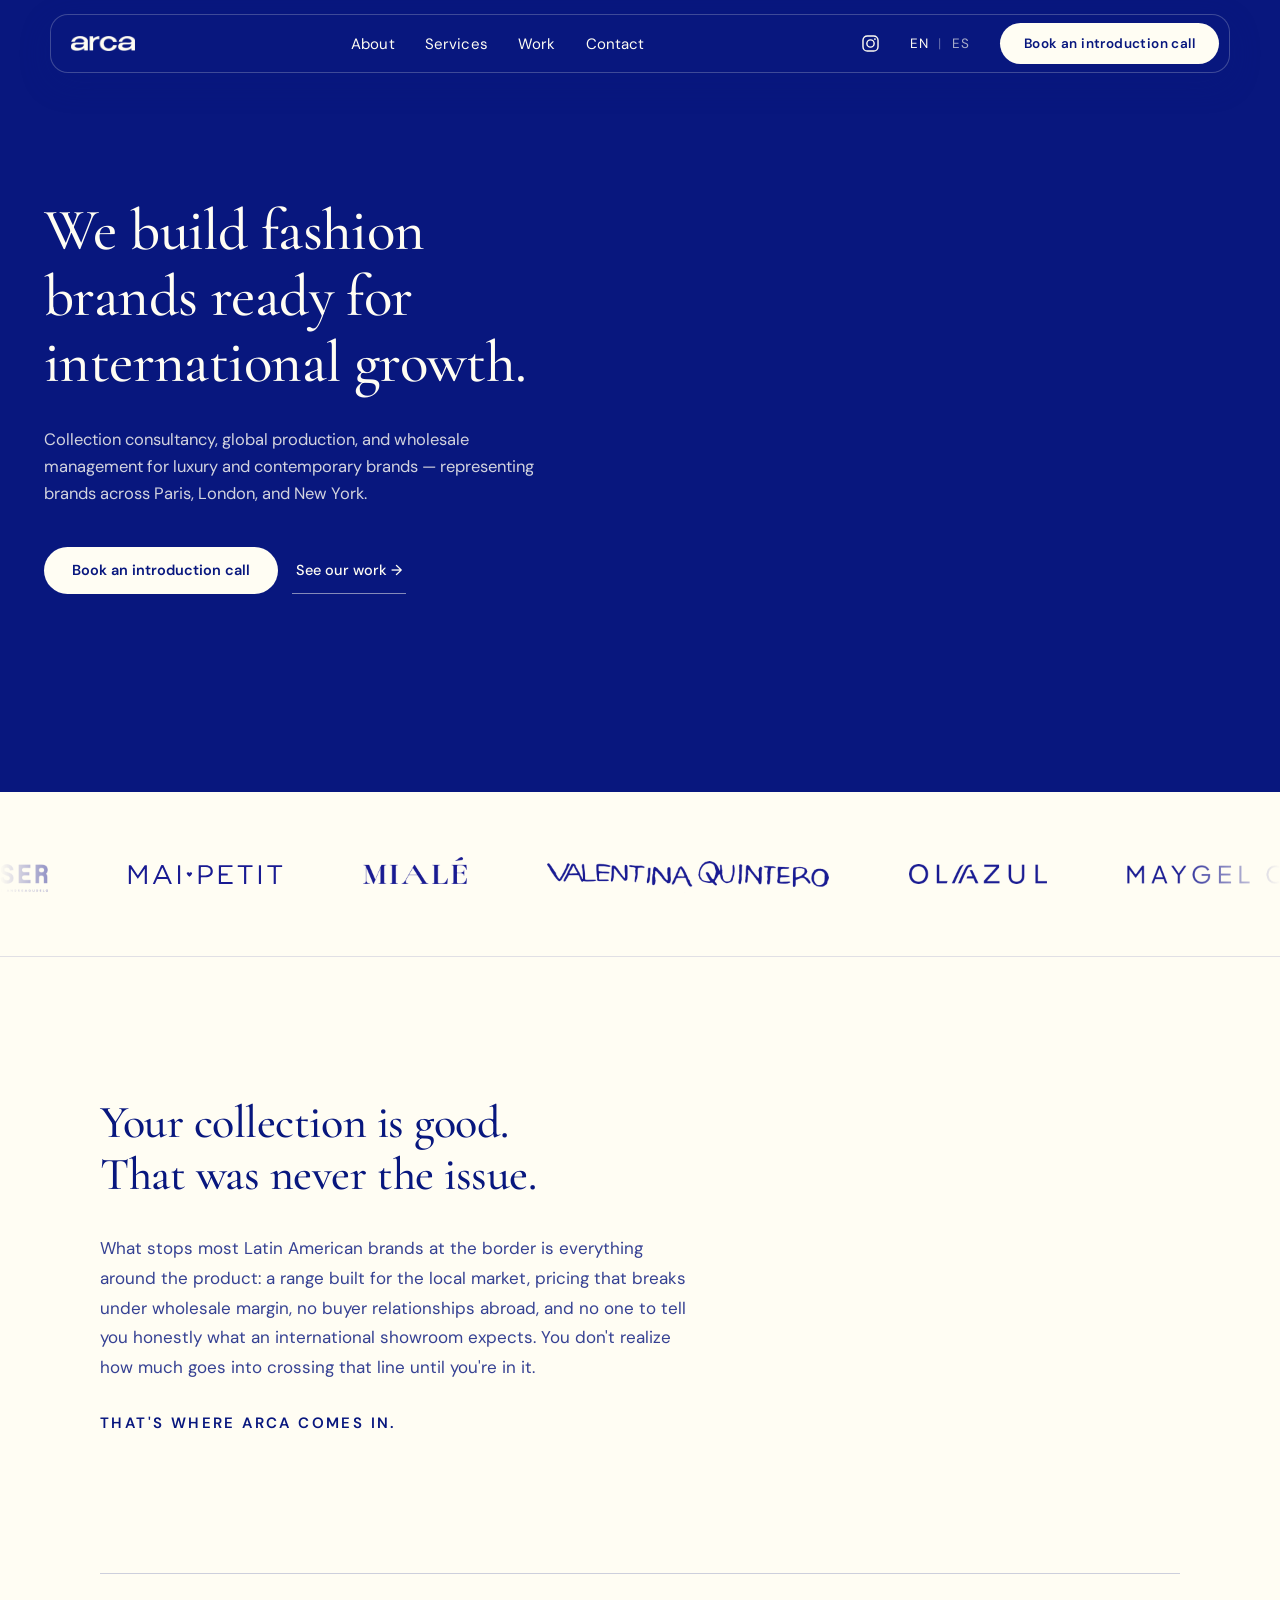
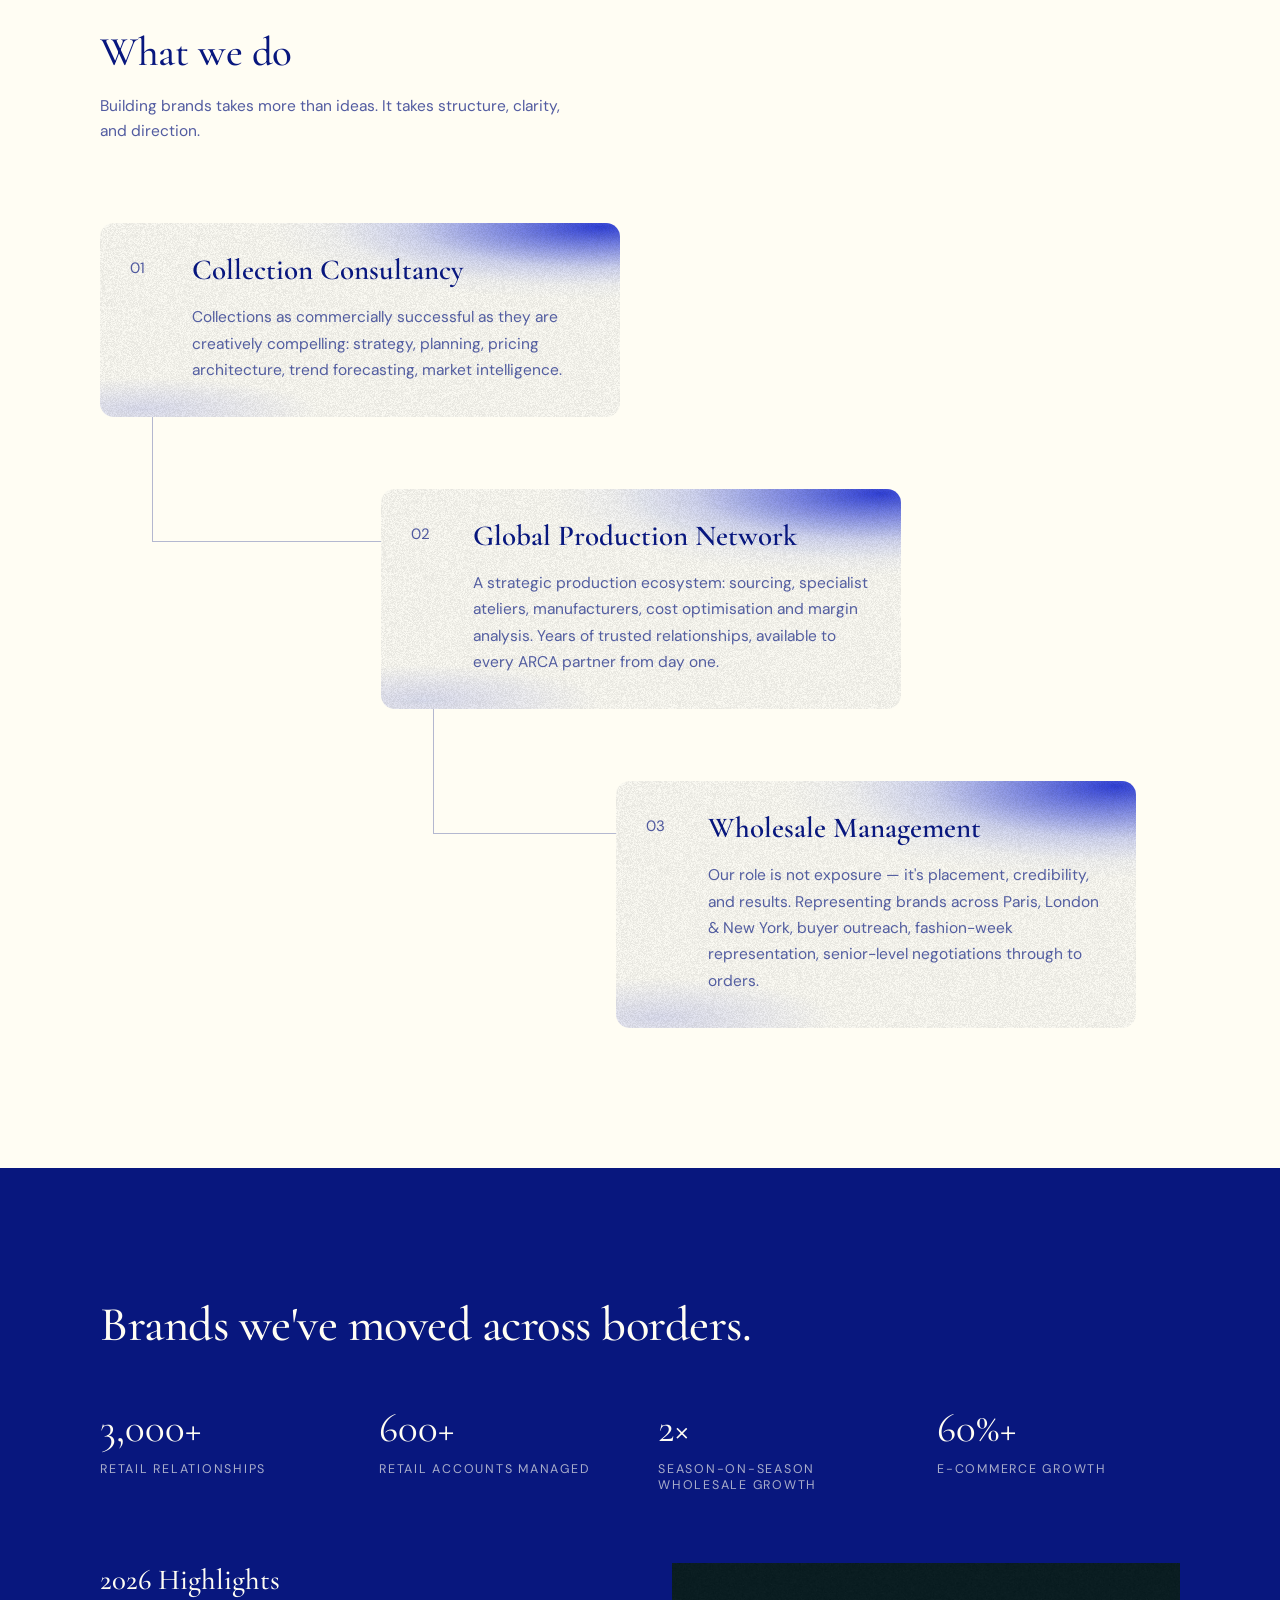
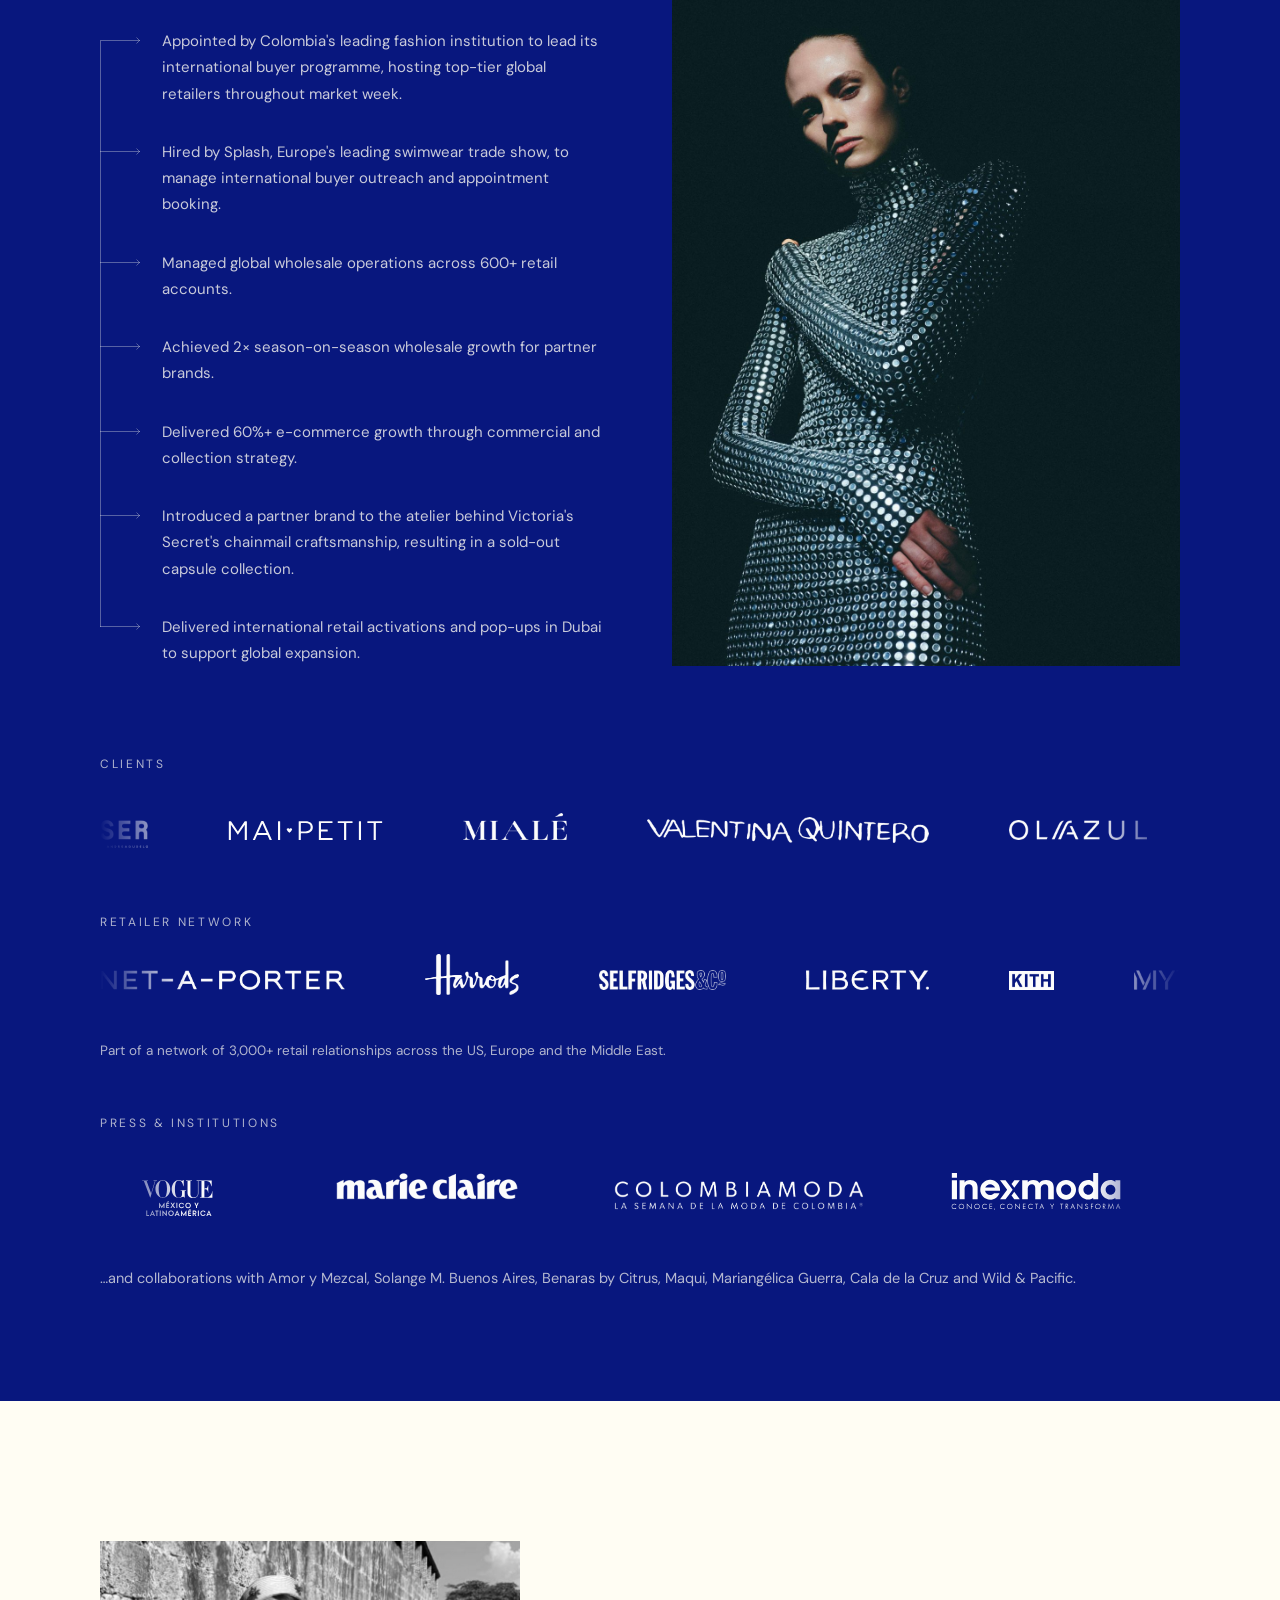
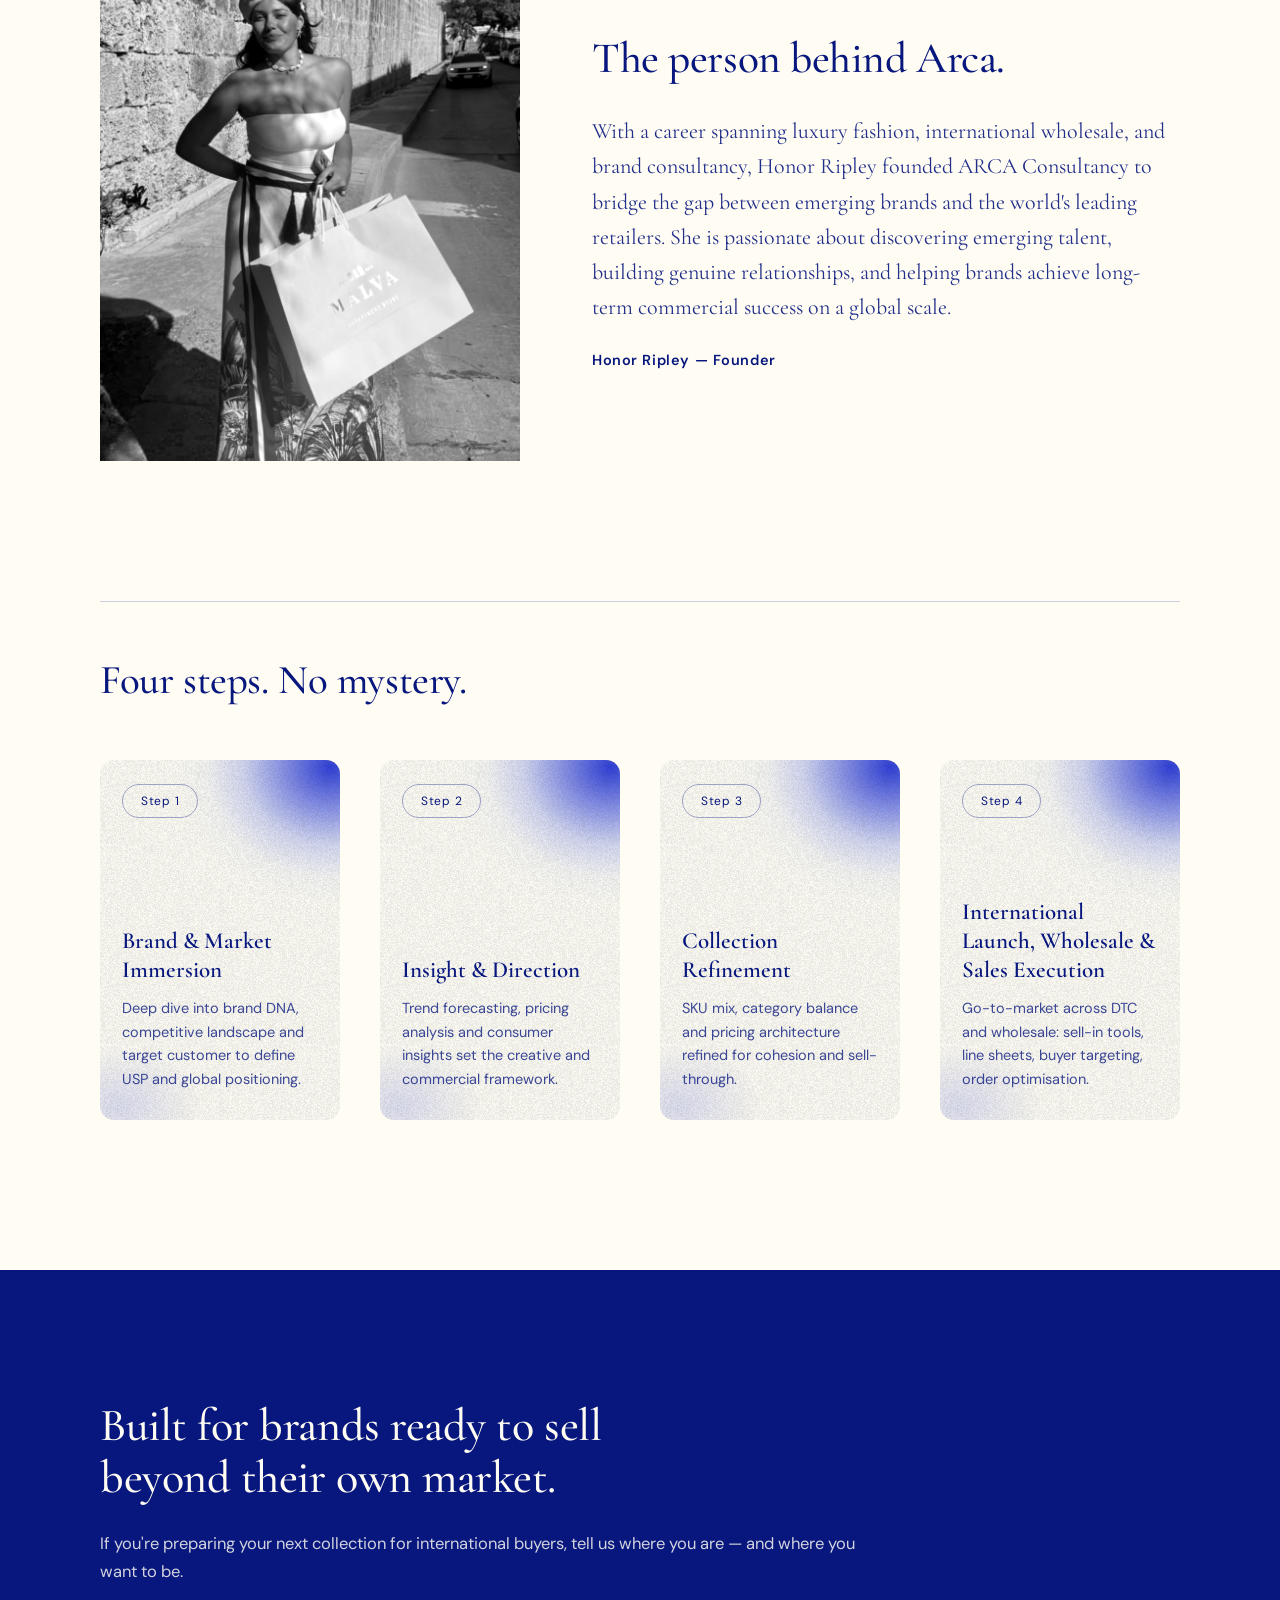
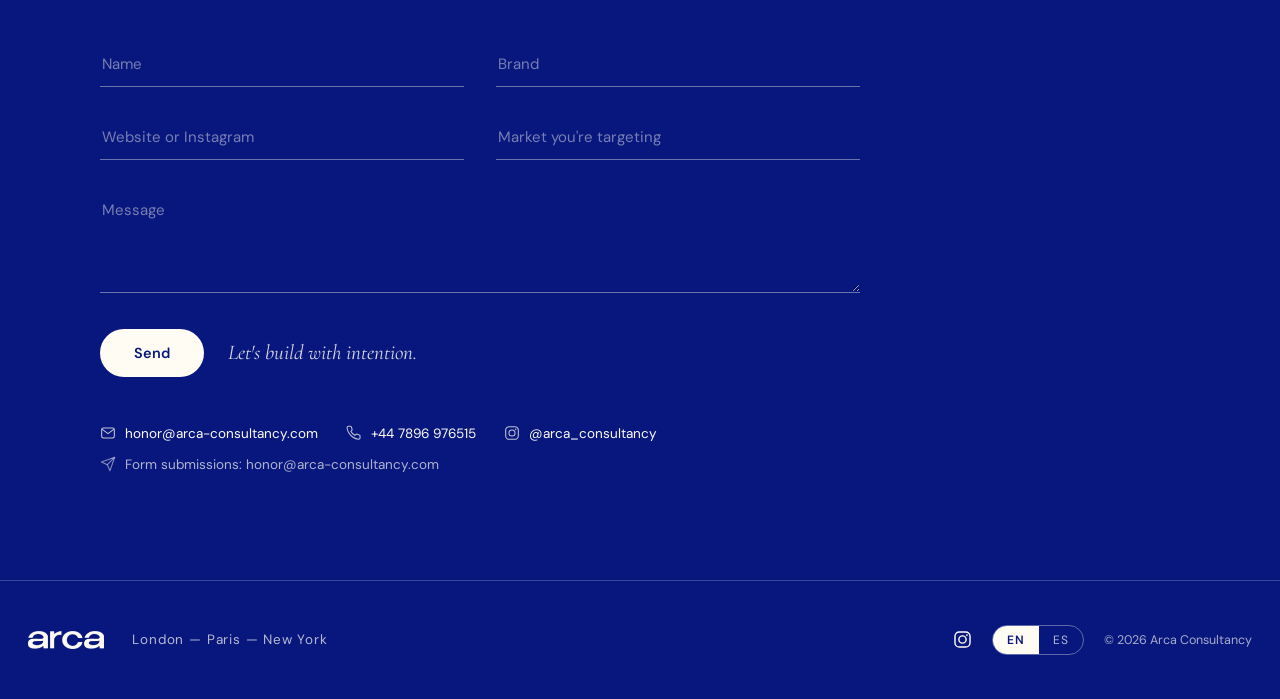
==== index.html @ cf54d2a4 "content: client copy pass — Splash added, Cult Mia recategorised, ES corrections Structural (both la" ====
<!DOCTYPE html>
<html lang="en">
<head>
<meta charset="utf-8">
<meta name="viewport" content="width=device-width, initial-scale=1">
<title>Arca Consultancy — Latin American Fashion to Global Retail</title>
<meta name="description" content="Collection consultancy and market expansion for Latin American fashion brands. Range planning, wholesale pricing and buyer placement across Europe and the US.">
<link rel="icon" type="image/png" sizes="32x32" href="/favicon/favicon-32.png">
<link rel="icon" type="image/png" sizes="16x16" href="/favicon/favicon-16.png">
<link rel="apple-touch-icon" sizes="180x180" href="/favicon/favicon-180.png">
<link rel="manifest" href="/site.webmanifest">
<meta name="theme-color" content="#08177E">
<meta property="og:type" content="website">
<meta property="og:locale" content="en_GB">
<meta property="og:locale:alternate" content="es_LA">
<meta property="og:image:alt" content="Arca Consultancy">
<meta property="og:site_name" content="Arca Consultancy">
<meta property="og:title" content="Arca Consultancy — We build fashion brands ready for international growth.">
<meta property="og:description" content="Collection consultancy, global production, and wholesale management for luxury and contemporary brands — representing brands across Paris, London, and New York.">
<meta property="og:url" content="https://arca-landingpage.ms-45f.workers.dev/">
<meta property="og:image" content="https://arca-landingpage.ms-45f.workers.dev/social/og-image-en.png">
<meta property="og:image:width" content="1200">
<meta property="og:image:height" content="630">
<meta name="twitter:card" content="summary_large_image">
<link rel="canonical" href="https://arca-landingpage.ms-45f.workers.dev/">
<link rel="alternate" hreflang="en" href="https://arca-landingpage.ms-45f.workers.dev/">
<link rel="alternate" hreflang="es" href="https://arca-landingpage.ms-45f.workers.dev/es/">
<link rel="alternate" hreflang="x-default" href="https://arca-landingpage.ms-45f.workers.dev/">
<link rel="preconnect" href="https://fonts.googleapis.com">
<link rel="preconnect" href="https://fonts.gstatic.com" crossorigin>
<link href="https://fonts.googleapis.com/css2?family=Cormorant+Garamond:ital,wght@0,400;0,500;0,600;1,400;1,500&family=DM+Sans:opsz,wght@9..40,400;9..40,500;9..40,600&display=swap" rel="stylesheet">
<link rel="stylesheet" href="/css/style.css">
<script type="application/ld+json">
{
  "@context": "https://schema.org",
  "@type": "Organization",
  "@id": "https://arca-landingpage.ms-45f.workers.dev/#organization",
  "name": "Arca Consultancy",
  "alternateName": "Arca",
  "url": "https://arca-landingpage.ms-45f.workers.dev/",
  "logo": "https://arca-landingpage.ms-45f.workers.dev/favicon/favicon-512.png",
  "image": "https://arca-landingpage.ms-45f.workers.dev/social/og-image-en.png",
  "description": "Collection consultancy, global production and wholesale management for luxury and contemporary fashion brands, taking Latin American brands into international retail.",
  "email": "honor@arca-consultancy.com",
  "telephone": "+44-7896-976515",
  "founder": { "@type": "Person", "name": "Honor Ripley", "jobTitle": "Founder" },
  "sameAs": ["https://www.instagram.com/arca_consultancy"],
  "knowsLanguage": ["en", "es"],
  "areaServed": [
    { "@type": "Place", "name": "London" },
    { "@type": "Place", "name": "Paris" },
    { "@type": "Place", "name": "New York" }
  ],
  "knowsAbout": [
    "Collection consultancy",
    "Wholesale management",
    "Global production sourcing",
    "International retail buyer placement",
    "Latin American fashion brands"
  ]
}
</script>
</head>
<body>

<a href="#top" class="skip-link">Skip to content</a>

<header class="site-header">
  <div class="header-bar">
    <a href="#top" class="header-logo"><img src="/assets/logos/arca-wordmark-cream.png" width="1206" height="284" alt="arca"></a>
    <nav class="nav-links">
      <a href="#about">About</a>
      <a href="#services">Services</a>
      <a href="#work">Work</a>
      <a href="#contact">Contact</a>
    </nav>
    <a class="nav-ig nav-links" href="https://instagram.com/arca_consultancy" target="_blank" rel="noopener" title="@arca_consultancy on Instagram" aria-label="Arca Consultancy on Instagram">
      <svg aria-hidden="true" width="19" height="19" viewBox="0 0 24 24" fill="none" stroke="#FFFDF3" stroke-width="1.8" stroke-linecap="round"><rect x="2.5" y="2.5" width="19" height="19" rx="5.5"/><circle cx="12" cy="12" r="4.6"/><circle cx="17.6" cy="6.4" r="1.15" fill="#FFFDF3" stroke="none"/></svg>
    </a>
    <div class="nav-lang"><span class="lang-on" aria-current="true">EN</span><span class="lang-sep">|</span><a class="lang-off" href="/es/" hreflang="es" lang="es">ES</a></div>
    <a href="#contact" class="btn header-cta">Book an introduction call</a>
  </div>
</header>

<main>

<!-- 1 · HERO -->
<section id="top" class="band-blue">
  <div class="hero-grid">
    <div class="hero-copy">
      <h1>We build fashion brands ready for <span class="keep-together">international growth.</span></h1>
      <p class="hero-sub">Collection consultancy, global production, and wholesale management for luxury and contemporary brands — representing brands across Paris, London, and New York.</p>
      <div class="hero-ctas">
        <a href="#contact" class="btn">Book an introduction call</a>
        <a href="#work" class="link-underline">See our work →</a>
      </div>
    </div>
    <div class="hero-media">
      <video id="hero-video" aria-hidden="true" src="/assets/images/summer-palette.mp4" autoplay muted loop playsinline></video>
    </div>
  </div>
</section>

<!-- CLIENT STRIP -->
<section class="client-strip">
  <div class="marquee-mask">
    <div class="marquee marquee-32" id="client-row-blue"></div>
  </div>
</section>

<!-- 2 · PROBLEM -->
<section id="about" data-rv class="section problem-section">
  <div class="container problem-grid">
    <div>
      <h2 class="h2-problem">Your collection is good.<br>That was never the issue.</h2>
      <p class="problem-body">What stops most Latin American brands at the border is everything around the product: a range built for the local market, pricing that breaks under wholesale margin, no buyer relationships abroad, and no one to tell you honestly what an international showroom expects. You don't realize how much goes into crossing that line until you're in it.</p>
      <p class="kicker">That's where Arca comes in.</p>
    </div>
    <div class="problem-media">
      <video id="collection-video" aria-hidden="true" src="/assets/images/collection-animate.mp4" muted playsinline preload="auto"></video>
    </div>
  </div>
</section>

<!-- 3 · SERVICES -->
<section id="services" data-rv class="services-section">
  <div class="container">
    <div class="section-head ruled">
      <h2>What we do</h2>
      <p class="section-intro">Building brands takes more than ideas. It takes structure, clarity, and direction.</p>
    </div>
    <div id="svc-list" class="svc-list">
      <div class="svc-wrap svc-0">
        <div class="card grain svc-card">
          <div class="grain-overlay" aria-hidden="true"></div>
          <div class="card-grid">
            <div class="card-num">01</div>
            <div>
              <h3>Collection Consultancy</h3>
              <p>Collections as commercially successful as they are creatively compelling: strategy, planning, pricing architecture, trend forecasting, market intelligence.</p>
            </div>
          </div>
        </div>
      </div>
      <div class="svc-wrap svc-1">
        <div class="card grain svc-card">
          <div class="grain-overlay" aria-hidden="true"></div>
          <div class="card-grid">
            <div class="card-num">02</div>
            <div>
              <h3>Global Production Network</h3>
              <p>A strategic production ecosystem: sourcing, specialist ateliers, manufacturers, cost optimisation and margin analysis. Years of trusted relationships, available to every ARCA partner from day one.</p>
            </div>
          </div>
        </div>
      </div>
      <div class="svc-wrap svc-2">
        <div class="card grain svc-card">
          <div class="grain-overlay" aria-hidden="true"></div>
          <div class="card-grid">
            <div class="card-num">03</div>
            <div>
              <h3>Wholesale Management</h3>
              <p>Our role is not exposure — it's placement, credibility, and results. Representing brands across Paris, London &amp; New York, buyer outreach, fashion-week representation, senior-level negotiations through to orders.</p>
            </div>
          </div>
        </div>
      </div>
    </div>
  </div>
</section>

<!-- 4 · PROOF -->
<section id="work" class="band-blue proof-section">
  <div class="container">
    <h2 data-rv class="h2-proof">Brands we've moved across borders.</h2>

    <div data-rv class="stats-grid">
      <div class="stat"><div class="stat-num">3,000+</div><p>Retail relationships</p></div>
      <div class="stat"><div class="stat-num">600+</div><p>Retail accounts managed</p></div>
      <div class="stat"><div class="stat-num">2×</div><p>Season-on-season wholesale growth</p></div>
      <div class="stat"><div class="stat-num">60%+</div><p>E-commerce growth</p></div>
    </div>

    <div data-rv class="proof-grid">
      <div>
        <h3 class="highlights-title">2026 Highlights</h3>
        <ul class="highlights">
          <li>Appointed by Colombia's leading fashion institution to lead its international buyer programme, hosting top-tier global retailers throughout market week.</li>
          <li>Hired by Splash, Europe's leading swimwear trade show, to manage international buyer outreach and appointment booking.</li>
          <li>Managed global wholesale operations across 600+ retail accounts.</li>
          <li>Achieved 2× season-on-season wholesale growth for partner brands.</li>
          <li>Delivered 60%+ e-commerce growth through commercial and collection strategy.</li>
          <li>Introduced a partner brand to the atelier behind Victoria's Secret's chainmail craftsmanship, resulting in a sold-out capsule collection.</li>
          <li>Delivered international retail activations and pop-ups in Dubai to support global expansion.</li>
        </ul>
      </div>
      <div class="proof-media">
        <img src="/assets/images/chainmail-campaign.jpg" width="1200" height="1600" loading="lazy" alt="Model in a mirrored-disc chainmail gown">
      </div>
    </div>

    <div data-rv class="walls">
      <p class="wall-label">Clients</p>
      <div class="marquee-mask">
        <div class="marquee marquee-32" id="client-row-cream"></div>
      </div>
      <noscript><p class="wall-more">Clients: SER, Mai Petit, Mialé, Valentina Quintero, Ola Azul, Maygel Coronel, Cristian Tula, Francques, Soloio, Andrés Pajón, kibys, lululemon, Pitusa, Splash, Casabela, Cala de la Cruz.</p></noscript>

      <p class="wall-label wall-label-buyers">Retailer network</p>
      <div class="marquee-mask">
        <div class="marquee marquee-42" id="buyer-row"></div>
      </div>
      <noscript><p class="wall-more">Retailer network: Net-A-Porter, Harrods, Selfridges, Liberty, KITH, MyTheresa, Moda Operandi, Harvey Nichols, Printemps, Le Bon Marché, Galeries Lafayette, Revolve, Cult Mia.</p></noscript>
      <p class="wall-caption">Part of a network of 3,000+ retail relationships across the US, Europe and the Middle East.</p>

      <p class="wall-label wall-label-press">Press &amp; institutions</p>
      <div class="marquee-mask">
        <div class="marquee marquee-38 marquee-reverse" id="press-row"></div>
      </div>
      <noscript><p class="wall-more">Press and institutions: Vogue México, Marie Claire Colombia, Colombiamoda, Inexmoda, FGI Colombia, Première Vision Paris.</p></noscript>

      <p class="wall-more">…and collaborations with Amor y Mezcal, Solange M. Buenos Aires, Benaras by Citrus, Maqui, Mariangélica Guerra, Cala de la Cruz and Wild &amp; Pacific.</p>
    </div>
  </div>
</section>

<!-- 5 · FOUNDER -->
<section data-rv class="section founder-section">
  <div class="container founder-grid">
    <div class="founder-media">
      <img src="/assets/images/honor-portrait.jpg" width="858" height="1132" loading="lazy" alt="Honor Ripley, founder of Arca">
    </div>
    <div>
      <h2 class="h2-founder">The person behind Arca.</h2>
      <p class="founder-bio">With a career spanning luxury fashion, international wholesale, and brand consultancy, Honor Ripley founded ARCA Consultancy to bridge the gap between emerging brands and the world's leading retailers. She is passionate about discovering emerging talent, building genuine relationships, and helping brands achieve long-term commercial success on a global scale.</p>
      <p class="founder-name">Honor Ripley — Founder</p>
    </div>
  </div>
</section>

<!-- 6 · HOW WE WORK -->
<section data-rv class="steps-section">
  <div class="container">
    <div class="section-head-simple ruled"><h2>Four steps. No mystery.</h2></div>
    <div class="steps-grid">
      <div class="card grain step-card">
        <div class="grain-overlay" aria-hidden="true"></div>
        <span class="step-pill">Step 1</span>
        <div class="step-body">
          <h3>Brand &amp; Market Immersion</h3>
          <p>Deep dive into brand DNA, competitive landscape and target customer to define USP and global positioning.</p>
        </div>
      </div>
      <div class="card grain step-card">
        <div class="grain-overlay" aria-hidden="true"></div>
        <span class="step-pill">Step 2</span>
        <div class="step-body">
          <h3>Insight &amp; Direction</h3>
          <p>Trend forecasting, pricing analysis and consumer insights set the creative and commercial framework.</p>
        </div>
      </div>
      <div class="card grain step-card">
        <div class="grain-overlay" aria-hidden="true"></div>
        <span class="step-pill">Step 3</span>
        <div class="step-body">
          <h3>Collection Refinement</h3>
          <p>SKU mix, category balance and pricing architecture refined for cohesion and sell-through.</p>
        </div>
      </div>
      <div class="card grain step-card">
        <div class="grain-overlay" aria-hidden="true"></div>
        <span class="step-pill">Step 4</span>
        <div class="step-body">
          <h3>International Launch, Wholesale &amp; Sales Execution</h3>
          <p>Go-to-market across DTC and wholesale: sell-in tools, line sheets, buyer targeting, order optimisation.</p>
        </div>
      </div>
    </div>
  </div>
</section>

<!-- 7 · CLOSE / CONTACT -->
<section id="contact" class="band-blue contact-section">
  <div class="container">
    <div class="contact-inner">
      <h2 data-rv class="h2-contact">Built for brands ready to sell beyond their own market.</h2>
      <p class="contact-sub">If you're preparing your next collection for international buyers, tell us where you are — and where you want to be.</p>
      <form data-rv id="contact-form" class="contact-form" novalidate>
        <input name="name" placeholder="Name" aria-label="Name" autocomplete="name">
        <input name="brand" placeholder="Brand" aria-label="Brand">
        <input name="website" placeholder="Website or Instagram" aria-label="Website or Instagram">
        <input name="market" placeholder="Market you're targeting" aria-label="Market you're targeting">
        <textarea name="message" placeholder="Message" aria-label="Message" rows="4"></textarea>
        <div class="form-actions">
          <button type="submit" class="btn btn-submit" id="submit-btn">Send</button>
          <p class="signoff">Let's build with intention.</p>
        </div>
      </form>
      <div class="contact-direct">
        <a href="mailto:honor@arca-consultancy.com" class="contact-item">
          <svg width="16" height="16" viewBox="0 0 24 24" fill="none" stroke="currentColor" stroke-width="1.6" stroke-linecap="round" stroke-linejoin="round"><rect x="2.5" y="4.5" width="19" height="15" rx="2.5"/><path d="m3.5 6.5 8.5 6.5 8.5-6.5"/></svg>
          honor@arca-consultancy.com
        </a>
        <a href="tel:+447896976515" class="contact-item">
          <svg width="16" height="16" viewBox="0 0 24 24" fill="none" stroke="currentColor" stroke-width="1.6" stroke-linecap="round" stroke-linejoin="round"><path d="M21 16.5v3a1.9 1.9 0 0 1-2.1 1.9 19.3 19.3 0 0 1-8.4-3 19 19 0 0 1-5.9-5.9 19.3 19.3 0 0 1-3-8.4A1.9 1.9 0 0 1 3.5 2h3a1.9 1.9 0 0 1 1.9 1.7c.13.9.35 1.8.66 2.6a1.9 1.9 0 0 1-.43 2L7.4 9.6a15.4 15.4 0 0 0 5.9 5.9l1.3-1.23a1.9 1.9 0 0 1 2-.43c.84.31 1.7.53 2.6.66A1.9 1.9 0 0 1 21 16.5z"/></svg>
          +44 7896 976515
        </a>
        <a href="https://instagram.com/arca_consultancy" target="_blank" rel="noopener" class="contact-item">
          <svg width="16" height="16" viewBox="0 0 24 24" fill="none" stroke="currentColor" stroke-width="1.6" stroke-linecap="round"><rect x="2.5" y="2.5" width="19" height="19" rx="5.5"/><circle cx="12" cy="12" r="4.6"/><circle cx="17.6" cy="6.4" r="1.15" fill="currentColor" stroke="none"/></svg>
          @arca_consultancy
        </a>
        <span class="contact-item contact-item-note">
          <svg width="16" height="16" viewBox="0 0 24 24" fill="none" stroke="currentColor" stroke-width="1.6" stroke-linecap="round" stroke-linejoin="round"><path d="m22 2-7 20-4-9-9-4Z"/><path d="M22 2 11 13"/></svg>
          Form submissions: honor@arca-consultancy.com
        </span>
      </div>
    </div>
  </div>
</section>

</main>

<footer class="band-blue site-footer">
  <div class="footer-inner">
    <img src="/assets/logos/arca-wordmark-cream.png" width="1206" height="284" loading="lazy" alt="arca" class="footer-logo">
    <p class="footer-cities">London — Paris — New York</p>
    <div class="footer-right">
      <a href="https://instagram.com/arca_consultancy" target="_blank" rel="noopener" title="@arca_consultancy on Instagram" aria-label="Arca Consultancy on Instagram" class="footer-ig">
        <svg width="19" height="19" viewBox="0 0 24 24" fill="none" stroke="#FFFDF3" stroke-width="1.8" stroke-linecap="round"><rect x="2.5" y="2.5" width="19" height="19" rx="5.5"/><circle cx="12" cy="12" r="4.6"/><circle cx="17.6" cy="6.4" r="1.15" fill="#FFFDF3" stroke="none"/></svg>
      </a>
      <div class="footer-lang"><span class="on" aria-current="true">EN</span><a class="off" href="/es/" hreflang="es" lang="es">ES</a></div>
      <p class="footer-copy">© 2026 Arca Consultancy</p>
    </div>
  </div>
</footer>

<script src="/js/site.js"></script>
</body>
</html>
---- css/style.css ----
/* ARCA CONSULTANCY — implementation of "Arca Landing.dc.html" (design handoff)
   CI: Arca Blue #08177E · Arca Cream #FFFDF3 · Card Cream #FCFBF4 · TODO #F7C948 */

:root {
  --blue: #08177E;
  --cream: #FFFDF3;
  --card-cream: #FCFBF4;
  --todo: #F7C948;
  --serif: 'Cormorant Garamond', Georgia, serif;
  --sans: 'DM Sans', -apple-system, sans-serif;
  /* display headings share one tracking + leading — every h1/h2 on the page uses both */
  --ls-display: -.01em;
  --lh-display: 1.12;
  /* logo recolor filters (sources are black-on-transparent) */
  --f-cream: brightness(0) invert(1) brightness(.99);
  --f-blue: brightness(0) saturate(100%) invert(9%) sepia(86%) saturate(4695%) hue-rotate(243deg) brightness(90%) contrast(105%);
}

* { box-sizing: border-box; }
.skip-link {
  position: absolute; left: -9999px; top: 0; z-index: 100;
  background: var(--cream); color: var(--blue);
  padding: 12px 20px; font-size: 14px; font-weight: 600;
}
.skip-link:focus { left: 14px; top: 14px; }
a:focus-visible, button:focus-visible, input:focus-visible, textarea:focus-visible {
  outline: 2px solid currentColor; outline-offset: 3px;
}
.contact-form input:focus-visible, .contact-form textarea:focus-visible { outline: none; } /* underline focus per spec */
html { scroll-behavior: auto; } /* anchor easing is JS-driven (see site.js); no section snap */
body {
  margin: 0;
  background: var(--cream);
  color: var(--blue);
  font-family: var(--sans);
  -webkit-font-smoothing: antialiased;
}
a { color: var(--blue); text-decoration: none; }
a:hover { opacity: .72; }
img, video { max-width: 100%; }
input, textarea { font-family: var(--sans); }
input::placeholder, textarea::placeholder { color: rgba(255, 253, 243, .45); }
@keyframes arca-marquee { from { transform: translateX(0); } to { transform: translateX(-50%); } }

h1, h2, h3 { margin: 0; }

/* one display tier: same tracking and leading on every h1/h2, blue band or cream */
.hero-copy h1, .h2-problem, .section-head h2, .section-head-simple h2,
.h2-proof, .h2-founder, .h2-contact {
  letter-spacing: var(--ls-display); line-height: var(--lh-display);
}

.container { max-width: 1080px; margin: 0 auto; }
.band-blue { background: var(--blue); color: var(--cream); }
.section { padding: 140px 28px; }

/* pill button — the one CTA style */
.btn {
  display: inline-block; border: none; cursor: pointer;
  background: var(--cream); color: var(--blue);
  padding: 14px 28px; border-radius: 999px;
  font-family: var(--sans); font-size: 14.5px; font-weight: 600;
}
.btn:hover { opacity: .88; }
.link-underline {
  color: var(--cream); font-size: 14.5px; font-weight: 500;
  padding: 14px 4px; border-bottom: 1px solid rgba(255, 253, 243, .5);
}
.link-underline:hover { border-bottom-color: var(--cream); opacity: 1; }

/* TODO chip — unresolved content marker. Currently the logo walls, where it stands in
   for a client mark we don't have the file for yet. Never filtered: --f-blue/--f-cream
   both start with brightness(0) and would flatten the yellow. */
.chip-todo {
  flex: none; display: inline-flex; align-items: center; white-space: nowrap;
  font-family: ui-monospace, Menlo, monospace; font-size: 11px; letter-spacing: .06em;
  color: var(--blue); background: var(--todo); padding: 6px 10px;
}

/* ---------- sticky header ---------- */
.site-header { position: sticky; top: 14px; z-index: 50; padding: 0 20px; height: 0; }
.header-bar {
  max-width: 1180px; margin: 0 auto;
  background: var(--blue);
  border: 1px solid rgba(255, 253, 243, .22);
  border-radius: 18px;
  box-shadow: 0 10px 30px rgba(8, 23, 126, .25);
  display: flex; align-items: center; gap: 30px;
  padding: 8px 10px 8px 20px;
}
.header-logo { display: block; flex: none; }
/* width:auto is load-bearing — the width/height attributes are there to give the
   browser an aspect ratio, but the width attribute is also a presentational hint
   that sets CSS width. Without width:auto the wordmark renders at its intrinsic
   1206px with a 15px height, i.e. smeared across the header. */
.header-logo img { height: 15px; width: auto; display: block; }
.nav-links { display: flex; gap: 30px; margin: 0 auto; font-size: 15px; letter-spacing: .01em; }
.nav-links a { color: var(--cream); }
.nav-ig { flex: none; align-items: center; margin: 0; }
.nav-lang { flex: none; display: flex; align-items: center; gap: 10px; font-size: 13.5px; letter-spacing: .06em; }
.lang-on { color: var(--cream); }
.lang-sep { color: rgba(255, 253, 243, .35); }
.lang-off { color: rgba(255, 253, 243, .65); cursor: pointer; }
.header-cta { flex: none; padding: 12px 24px; font-size: 13.5px; letter-spacing: .03em; }

/* ---------- 1 · hero ---------- */
.hero-grid { display: grid; grid-template-columns: 50fr 50fr; min-height: 88vh; }
.hero-copy { display: flex; flex-direction: column; justify-content: center; padding: 96px 48px 96px 44px; }
.hero-copy h1 {
  font-family: var(--serif); font-weight: 500;
  font-size: clamp(40px, 4.6vw, 68px);
  color: var(--cream); text-wrap: balance;
}
/* keeps "international growth." off its own orphan line — worth a whole line of
   headline. Released at the 900px breakpoint, where the hero collapses to one
   column: the phrase is a 368px unbreakable token at 40px against ~346px of
   available width, and an unbreakable token wider than its only column pushes the
   whole page into horizontal scroll. Above 900px the two-column grid absorbs it by
   narrowing the video side, so it never reaches the page. */
.keep-together { white-space: nowrap; }
.hero-sub { margin: 30px 0 0; max-width: 46ch; font-size: 16.5px; line-height: 1.65; color: rgba(255, 253, 243, .82); }
.hero-ctas { display: flex; flex-wrap: wrap; gap: 14px; margin-top: 40px; }
.hero-media { position: relative; min-height: 420px; overflow: hidden; }
.hero-media video { position: absolute; inset: 0; width: 100%; height: 100%; object-fit: cover; }

/* ---------- marquees ---------- */
.client-strip { padding: 54px 0; border-bottom: 1px solid rgba(8, 23, 126, .12); }
.marquee-mask {
  overflow: hidden;
  -webkit-mask-image: linear-gradient(90deg, transparent, #000 8%, #000 92%, transparent);
  mask-image: linear-gradient(90deg, transparent, #000 8%, #000 92%, transparent);
}
/* fixed height so the band doesn't resize with whichever mark happens to be tallest.
   will-change pins the row to its own compositor layer: it animates inside a parent
   carrying mask-image, which can disqualify the transform from the compositor and
   drop it onto the main thread, where ordinary jank reads as the strip being frozen.
   ~1.3MB a row, four rows, and they animate for the life of the page — cheap. */
.marquee {
  display: flex; align-items: center; height: 56px; gap: 80px;
  width: max-content; padding-right: 80px;
  will-change: transform;
}
.marquee img { flex: none; }
.marquee-32 { animation: arca-marquee 32s linear infinite; }
.marquee-38 { animation: arca-marquee 38s linear infinite; }
.marquee-42 { animation: arca-marquee 42s linear infinite; }
.marquee-reverse { animation-direction: reverse; }
.logo-cream { filter: var(--f-cream); }
.logo-blue { filter: var(--f-blue); }

/* ---------- 2 · problem ---------- */
.problem-grid { display: grid; grid-template-columns: 7fr 5fr; gap: 64px; align-items: center; }
.h2-problem {
  font-family: var(--serif); font-weight: 500;
  font-size: clamp(34px, 3.6vw, 52px); text-wrap: balance;
}
.problem-body { margin: 34px 0 0; font-size: 17px; line-height: 1.75; color: rgba(8, 23, 126, .82); }
.kicker { margin: 30px 0 0; font-size: 15px; font-weight: 600; letter-spacing: .16em; text-transform: uppercase; }
.problem-media { display: flex; justify-content: center; }
.problem-media video { width: 100%; max-width: 460px; display: block; }

/* ---------- 3 · services ---------- */
.services-section { padding: 0 28px 140px; }
.section-head.ruled {
  border-top: 1px solid rgba(8, 23, 126, .2); padding-top: 56px;
  display: flex; flex-direction: column; align-items: flex-start; gap: 18px;
}
.section-head h2, .section-head-simple h2 {
  font-family: var(--serif); font-weight: 500; font-size: clamp(32px, 3.2vw, 46px);
}
.section-intro { margin: 0; max-width: 44ch; font-size: 15.5px; line-height: 1.6; color: rgba(8, 23, 126, .7); }
.svc-list { margin-top: 80px; position: relative; }
.svc-wrap.svc-0 { margin-left: clamp(0px, 0%, calc(100% - 564px)); }
.svc-wrap.svc-1 { margin-left: clamp(0px, 26%, calc(100% - 564px)); margin-top: 72px; }
.svc-wrap.svc-2 { margin-left: clamp(0px, 52%, calc(100% - 564px)); margin-top: 72px; }

/* grain card */
.card.grain {
  position: relative; overflow: hidden; border-radius: 14px;
  background:
    radial-gradient(78% 46% at 96% 2%, rgba(31, 49, 214, .92) 0%, rgba(43, 62, 220, .6) 22%, rgba(90, 110, 235, .26) 46%, rgba(160, 175, 245, .08) 66%, rgba(255, 253, 243, 0) 82%),
    radial-gradient(46% 22% at 8% 96%, rgba(31, 49, 214, .14) 0%, rgba(255, 253, 243, 0) 74%),
    var(--card-cream);
}
.grain-overlay {
  position: absolute; inset: 0; opacity: .55; mix-blend-mode: multiply;
  background-image: url('../assets/images/grain.png');
  background-size: 200px 200px; background-repeat: repeat;
  pointer-events: none;
}
.svc-card { max-width: 520px; padding: 30px 30px 34px; }
.card-grid { position: relative; display: grid; grid-template-columns: 44px 1fr; column-gap: 18px; }
.card-num { font-size: 15px; line-height: 2.1; color: rgba(8, 23, 126, .7); }
.card-grid h3 { font-family: var(--serif); font-weight: 600; font-size: 29px; line-height: 1.2; }
.card-grid p { margin: 16px 0 0; font-size: 15.5px; line-height: 1.7; color: rgba(8, 23, 126, .68); }

/* ---------- 4 · proof ---------- */
.proof-section { padding: 130px 28px 110px; }
.h2-proof {
  font-family: var(--serif); font-weight: 500;
  font-size: clamp(34px, 3.8vw, 54px); color: var(--cream); text-wrap: balance;
}
.stats-grid { margin-top: 56px; display: grid; grid-template-columns: repeat(4, 1fr); gap: 36px; }
.stat-num { font-family: var(--serif); font-size: clamp(34px, 3.2vw, 48px); line-height: 1; color: var(--cream); }
.stat p { margin: 12px 0 0; font-size: 12.5px; letter-spacing: .14em; text-transform: uppercase; color: rgba(255, 253, 243, .65); }

.proof-grid { margin-top: 70px; display: grid; grid-template-columns: 1fr 1fr; gap: 64px; align-items: start; }
/* connector treatment per the handoff: one spine, a branch arrow to each item —
   the same 1px hairline vocabulary as the services connector lines */
/* section sub-head, H3 tier — serif display rather than the uppercase eyebrow the
   logo-wall labels use, per the handoff */
.highlights-title {
  margin: 0 0 30px; font-family: var(--serif); font-weight: 500;
  font-size: 29px; line-height: 1.2; color: var(--cream);
}
.highlights { margin: 8px 0 0; padding: 0 0 0 62px; list-style: none; }
.highlights li {
  position: relative;
  font-size: 15px; line-height: 1.75; color: rgba(255, 253, 243, .78);
}
.highlights li + li { margin-top: 32px; }
/* spine, drawn per item so the segments butt together across the gap and the run
   starts at the first branch and stops at the last — not at the last line of text */
.highlights li::before {
  content: ''; position: absolute; left: -62px; top: 0; width: 1px;
  height: calc(100% + 32px); background: rgba(255, 253, 243, .32);
  /* draws downward; each branch fires just after its own segment lands */
  transform: scaleY(0); transform-origin: top;
  transition: transform .26s ease-out;
  transition-delay: calc(var(--i, 0) * 180ms);
}
.highlights li:first-child::before { top: .85em; height: calc(100% - .85em + 32px); }
.highlights li:last-child::before { height: .85em; }
/* branch + arrowhead — clipped rather than scaled, so the arrowhead arrives at
   full size at the end of the stroke instead of stretching along with it */
.highlights li::after {
  content: ''; position: absolute; left: -62px; top: calc(.85em - 4.5px);
  width: 42px; height: 9px;
  background: url("data:image/svg+xml;utf8,<svg xmlns='http://www.w3.org/2000/svg' width='42' height='9'><path d='M0 4.5H40M36.5 1.5L39.5 4.5 36.5 7.5' fill='none' stroke='%23FFFDF3' stroke-opacity='0.32'/></svg>") no-repeat left center;
  clip-path: inset(0 100% 0 0);
  transition: clip-path .32s ease-out;
  transition-delay: calc(var(--i, 0) * 180ms + 170ms);
}
.proof-grid.rv-in .highlights li::before { transform: scaleY(1); }
.proof-grid.rv-in .highlights li::after { clip-path: inset(0 0 0 0); }
.highlights li:nth-child(1) { --i: 0; }
.highlights li:nth-child(2) { --i: 1; }
.highlights li:nth-child(3) { --i: 2; }
.highlights li:nth-child(4) { --i: 3; }
.highlights li:nth-child(5) { --i: 4; }
.highlights li:nth-child(6) { --i: 5; }
.highlights li:nth-child(7) { --i: 6; }
/* the media column matches the highlights column: the box stretches to the row
   height and the picture covers it. The campaign image is 3:4 and the column runs
   close to that, so the crop stays small — check it if the list length changes. */
.proof-media { position: relative; min-height: 520px; align-self: stretch; overflow: hidden; }
.proof-media img { position: absolute; inset: 0; width: 100%; height: 100%; object-fit: cover; object-position: center; }

.walls { margin-top: 90px; }
.wall-label { margin: 0 0 30px; font-size: 12px; letter-spacing: .22em; text-transform: uppercase; color: rgba(255, 253, 243, .68); }
.wall-label-buyers { margin: 56px 0 22px; }
.wall-label-press { margin: 56px 0 30px; }
.wall-caption { margin: 34px 0 0; font-size: 13.5px; color: rgba(255, 253, 243, .68); }
.wall-more { margin: 48px 0 0; font-size: 14.5px; line-height: 1.8; color: rgba(255, 253, 243, .7); }

/* ---------- 5 · founder ---------- */
.founder-grid { display: grid; grid-template-columns: 5fr 7fr; gap: 72px; align-items: center; }
.founder-media { position: relative; min-height: 520px; overflow: hidden; }
.founder-media img {
  position: absolute; inset: 0; width: 100%; height: 100%; object-fit: cover;
  filter: grayscale(1) contrast(1.06) brightness(1.02);
}
.h2-founder { font-family: var(--serif); font-weight: 500; font-size: clamp(32px, 3.4vw, 48px); }
/* roman, not italic: this is the site describing Honor, not Honor speaking.
   Italic stays reserved for quoted speech. */
.founder-bio {
  margin: 32px 0 0; font-family: var(--serif);
  font-size: 22px; line-height: 1.6; color: rgba(8, 23, 126, .9);
}
.founder-name { margin: 26px 0 0; font-size: 14.5px; font-weight: 600; letter-spacing: .04em; }

/* ---------- 6 · how we work ---------- */
.steps-section { padding: 0 28px 150px; }
.section-head-simple.ruled { border-top: 1px solid rgba(8, 23, 126, .2); padding-top: 56px; }
.steps-grid { margin-top: 56px; display: grid; grid-template-columns: repeat(4, 1fr); gap: 40px; }
.step-card {
  color: var(--blue); padding: 24px 22px 28px; min-height: 360px;
  display: flex; flex-direction: column; justify-content: space-between;
}
.step-pill {
  position: relative; align-self: flex-start;
  border: 1px solid rgba(8, 23, 126, .35); border-radius: 999px;
  padding: 8px 18px; font-size: 12px; letter-spacing: .06em; color: var(--blue);
}
.step-body { position: relative; }
.step-body h3 { font-family: var(--serif); font-size: 23px; font-weight: 600; line-height: 1.25; color: var(--blue); }
.step-body p { margin: 12px 0 0; font-size: 14.5px; line-height: 1.65; color: rgba(8, 23, 126, .78); }

/* ---------- 7 · contact ---------- */
.contact-section { padding: 130px 28px 100px; }
.contact-inner { max-width: 760px; }
.h2-contact {
  font-family: var(--serif); font-weight: 500;
  font-size: clamp(32px, 3.6vw, 50px); color: var(--cream); text-wrap: balance;
}
.contact-sub { margin: 26px 0 0; font-size: 16.5px; line-height: 1.7; color: rgba(255, 253, 243, .82); }
.contact-form { margin-top: 56px; display: grid; grid-template-columns: 1fr 1fr; gap: 28px 32px; }
.contact-form input, .contact-form textarea {
  background: transparent; border: none; border-bottom: 1px solid rgba(255, 253, 243, .4);
  color: var(--cream); font-size: 15px; padding: 12px 2px; outline: none; border-radius: 0;
}
.contact-form input:focus, .contact-form textarea:focus { border-bottom-color: var(--cream); }
.contact-form textarea { grid-column: 1 / -1; resize: vertical; }
.form-actions { grid-column: 1 / -1; display: flex; flex-wrap: wrap; align-items: center; gap: 24px; margin-top: 8px; }
.btn-submit { padding: 15px 34px; }
.signoff { margin: 0; font-family: var(--serif); font-style: italic; font-size: 21px; color: rgba(255, 253, 243, .85); }
/* the row gap moves into the items so each one is a bigger tap target
   (18px → 32px) without changing the rhythm: 18+14 gap == 32+0 gap */
.contact-direct {
  margin: 41px 0 0; font-size: 13.5px; color: rgba(255, 253, 243, .6);
  display: flex; flex-wrap: wrap; gap: 0 28px; align-items: center;
}
.contact-item { display: inline-flex; align-items: center; gap: 9px; color: var(--cream); padding: 7px 0; }
.contact-item svg { flex: none; opacity: .75; }
.contact-item-note { color: rgba(255, 253, 243, .68); }

/* ---------- footer ---------- */
.site-footer { border-top: 1px solid rgba(255, 253, 243, .2); padding: 44px 28px; }
.footer-inner { max-width: 1280px; margin: 0 auto; display: flex; flex-wrap: wrap; align-items: center; gap: 28px; }
.footer-logo { height: 18px; width: auto; display: block; } /* see .header-logo img */
.footer-cities { margin: 0; font-size: 13.5px; letter-spacing: .06em; color: rgba(255, 253, 243, .7); }
.footer-right { margin-left: auto; display: flex; align-items: center; gap: 20px; }
.footer-ig { display: flex; align-items: center; color: var(--cream); }
.footer-lang { display: flex; border: 1px solid rgba(255, 253, 243, .35); border-radius: 999px; overflow: hidden; font-size: 12px; letter-spacing: .08em; }
.footer-lang .on { padding: 6px 14px; background: var(--cream); color: var(--blue); font-weight: 600; }
.footer-lang .off { padding: 6px 14px; color: rgba(255, 253, 243, .7); cursor: pointer; }
.footer-copy { margin: 0; font-size: 12.5px; color: rgba(255, 253, 243, .65); }

/* ---------- reveal (JS adds .rv-in) ---------- */
[data-rv] { opacity: 0; transform: translateY(26px); transition: opacity .8s ease, transform .8s ease; }
[data-rv].rv-in { opacity: 1; transform: none; }
@media (prefers-reduced-motion: reduce) {
  [data-rv] { opacity: 1; transform: none; transition: none; }
  /* connector ships fully drawn rather than stuck at zero */
  .highlights li::before { transform: none; transition: none; }
  .highlights li::after { clip-path: none; transition: none; }
  /* The marquees deliberately do NOT stop here — client decision, Aug 2026. They
     used to, which is the accessible behaviour: continuous looping motion is a
     vestibular trigger. Everything else on the page still honours the setting.
     Do not "fix" this back without asking. */
}

/* ---------- responsive (per prototype data-m rules) ---------- */
@media (max-width: 900px) {
  html { -webkit-text-size-adjust: 100%; }
  .section, .services-section, .proof-section, .contact-section, .steps-section, .site-footer {
    padding-left: 22px; padding-right: 22px;
  }
  .section { padding-top: 64px; padding-bottom: 64px; }
  .client-strip { padding: 36px 0; }
  .section-head.ruled, .section-head-simple.ruled { padding-top: 40px; }
  .services-section { padding-bottom: 80px; }
  .proof-section { padding-top: 80px; padding-bottom: 72px; }
  .stats-grid { margin-top: 40px; }
  .proof-grid { margin-top: 48px; }
  /* one column — nothing to match, so show the frame at its own ratio, uncropped */
  .proof-media { min-height: 0; aspect-ratio: 3 / 4; }
  /* tighter connector indent so the text column keeps its measure */
  .highlights { padding-left: 40px; }
  .highlights li + li { margin-top: 26px; }
  .highlights li::before { left: -40px; height: calc(100% + 26px); }
  .highlights li:first-child::before { height: calc(100% - .85em + 26px); }
  .highlights li::after { left: -40px; width: 28px; background-size: 28px 9px; }
  .walls { margin-top: 64px; }
  .steps-section { padding-bottom: 80px; }
  .steps-grid { margin-top: 40px; }
  .contact-section { padding-top: 80px; padding-bottom: 72px; }
  .contact-form { margin-top: 40px; }
  .hero-grid { grid-template-columns: 1fr; min-height: auto; }
  .keep-together { white-space: normal; } /* one column — nothing left to absorb it */
  .hero-copy { padding: 96px 22px 48px; }
  .hero-media { display: none; }
  .problem-grid, .proof-grid, .founder-grid, .contact-form { grid-template-columns: 1fr; gap: 44px; }
  .contact-form { gap: 28px 32px; }
  .stats-grid { grid-template-columns: repeat(2, 1fr); gap: 30px 24px; }
  .svc-list {
    margin-top: 48px;
    display: flex; gap: 16px; overflow-x: auto;
    scroll-snap-type: x mandatory; -webkit-overflow-scrolling: touch;
    scrollbar-width: none; margin-left: -22px; margin-right: -22px; padding: 0 22px 6px;
    scroll-padding: 0 22px;
  }
  .svc-list::-webkit-scrollbar { display: none; }
  .svc-wrap.svc-0, .svc-wrap.svc-1, .svc-wrap.svc-2 {
    margin-left: 0; margin-top: 0;
    flex: 0 0 86%; scroll-snap-align: start; display: flex;
  }
  .svc-card { max-width: 100%; padding: 26px 22px 30px; }
  .steps-grid {
    display: flex; gap: 16px; overflow-x: auto;
    scroll-snap-type: x mandatory; -webkit-overflow-scrolling: touch;
    scrollbar-width: none; margin-left: -22px; margin-right: -22px; padding: 0 22px 6px;
    scroll-padding: 0 22px;
  }
  .steps-grid::-webkit-scrollbar { display: none; }
  .steps-grid > * { flex: 0 0 76%; scroll-snap-align: start; min-height: 0; }
  .founder-media { min-height: 420px; position: relative; } /* fallback for old Safari */
  @supports (aspect-ratio: 4 / 5) {
    .founder-media { min-height: 0; aspect-ratio: 4 / 5; }
  }
  .header-bar { gap: 14px; padding: 8px 8px 8px 16px; justify-content: space-between; }
  .header-cta { padding: 11px 18px; font-size: 12.5px; margin-left: auto; }
  .nav-links, .nav-lang { display: none; }
  .marquee { gap: 52px; }
  .footer-right { margin-left: 0; }
}
@media (max-width: 560px) {
  .stats-grid { grid-template-columns: 1fr; }
  .header-logo img { height: 13px; }
  .header-cta { padding: 10px 14px; font-size: 11.5px; }
  .marquee { gap: 40px; }
}
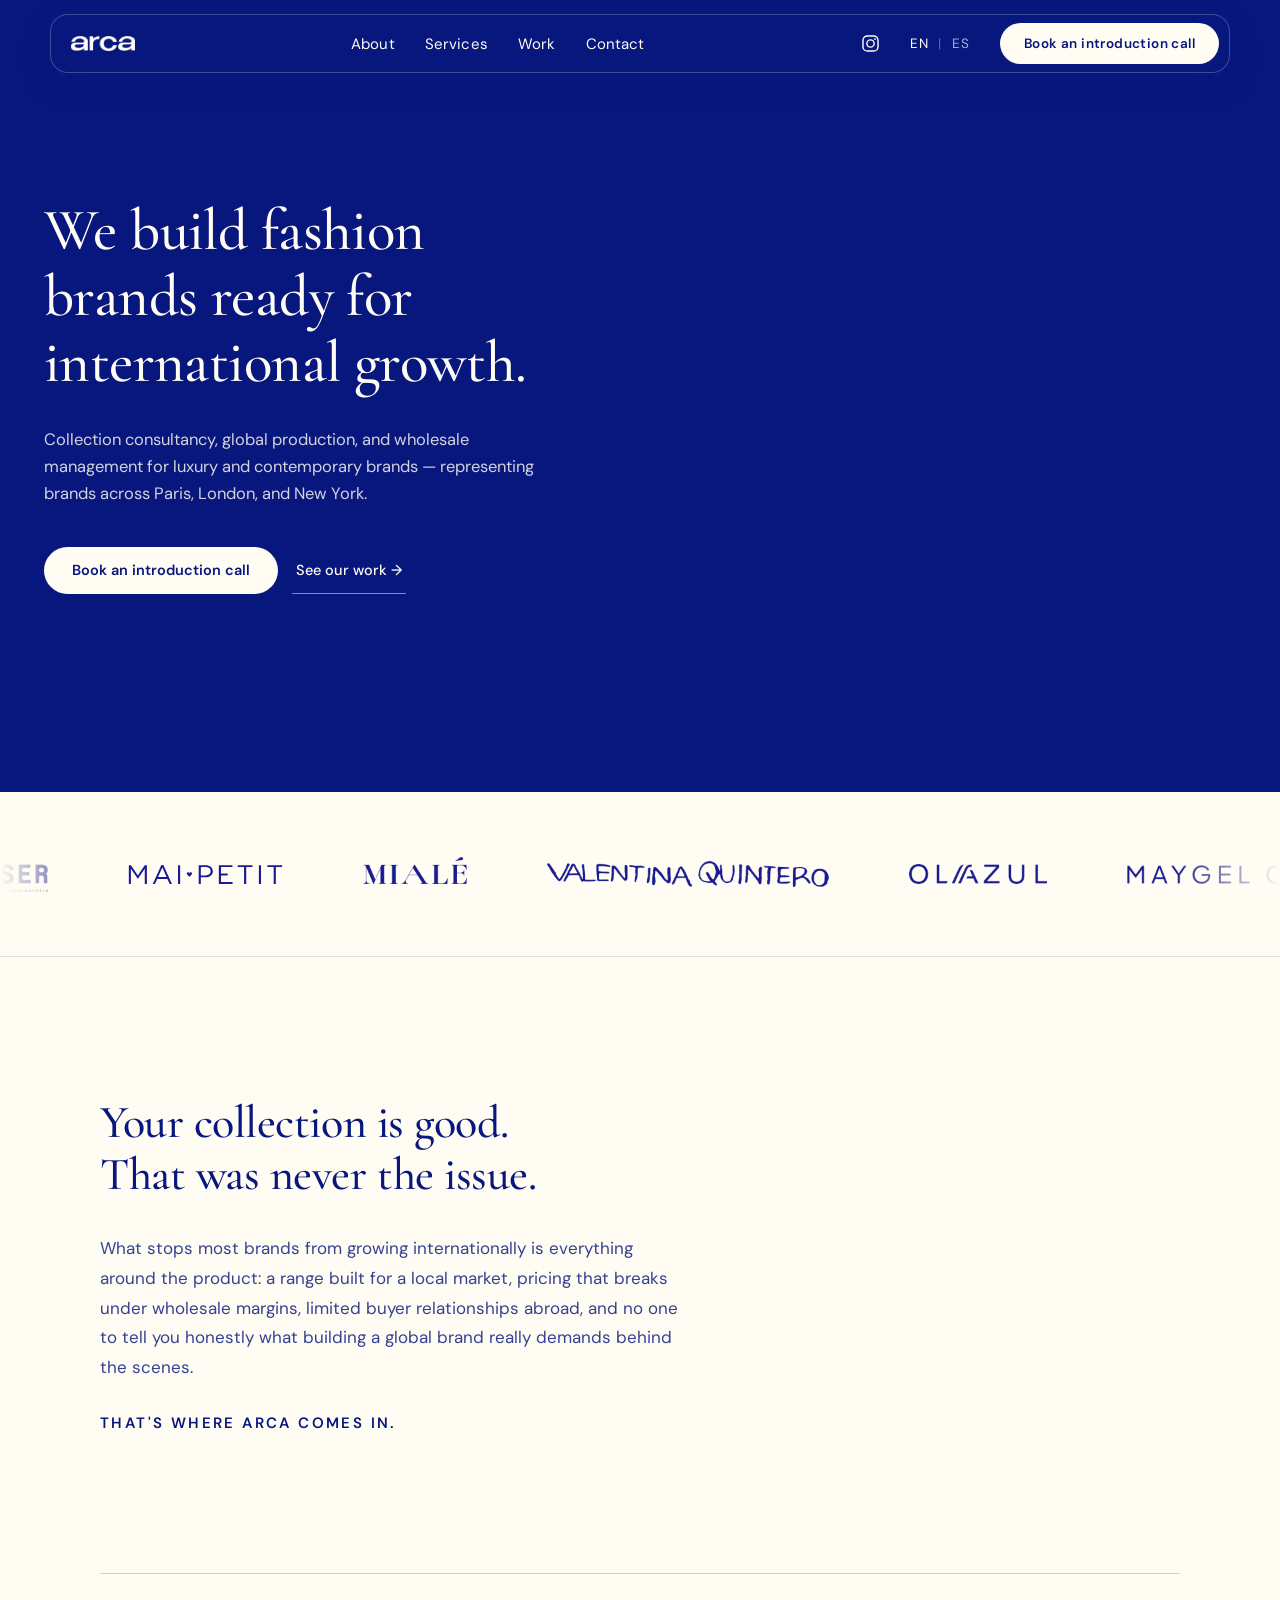
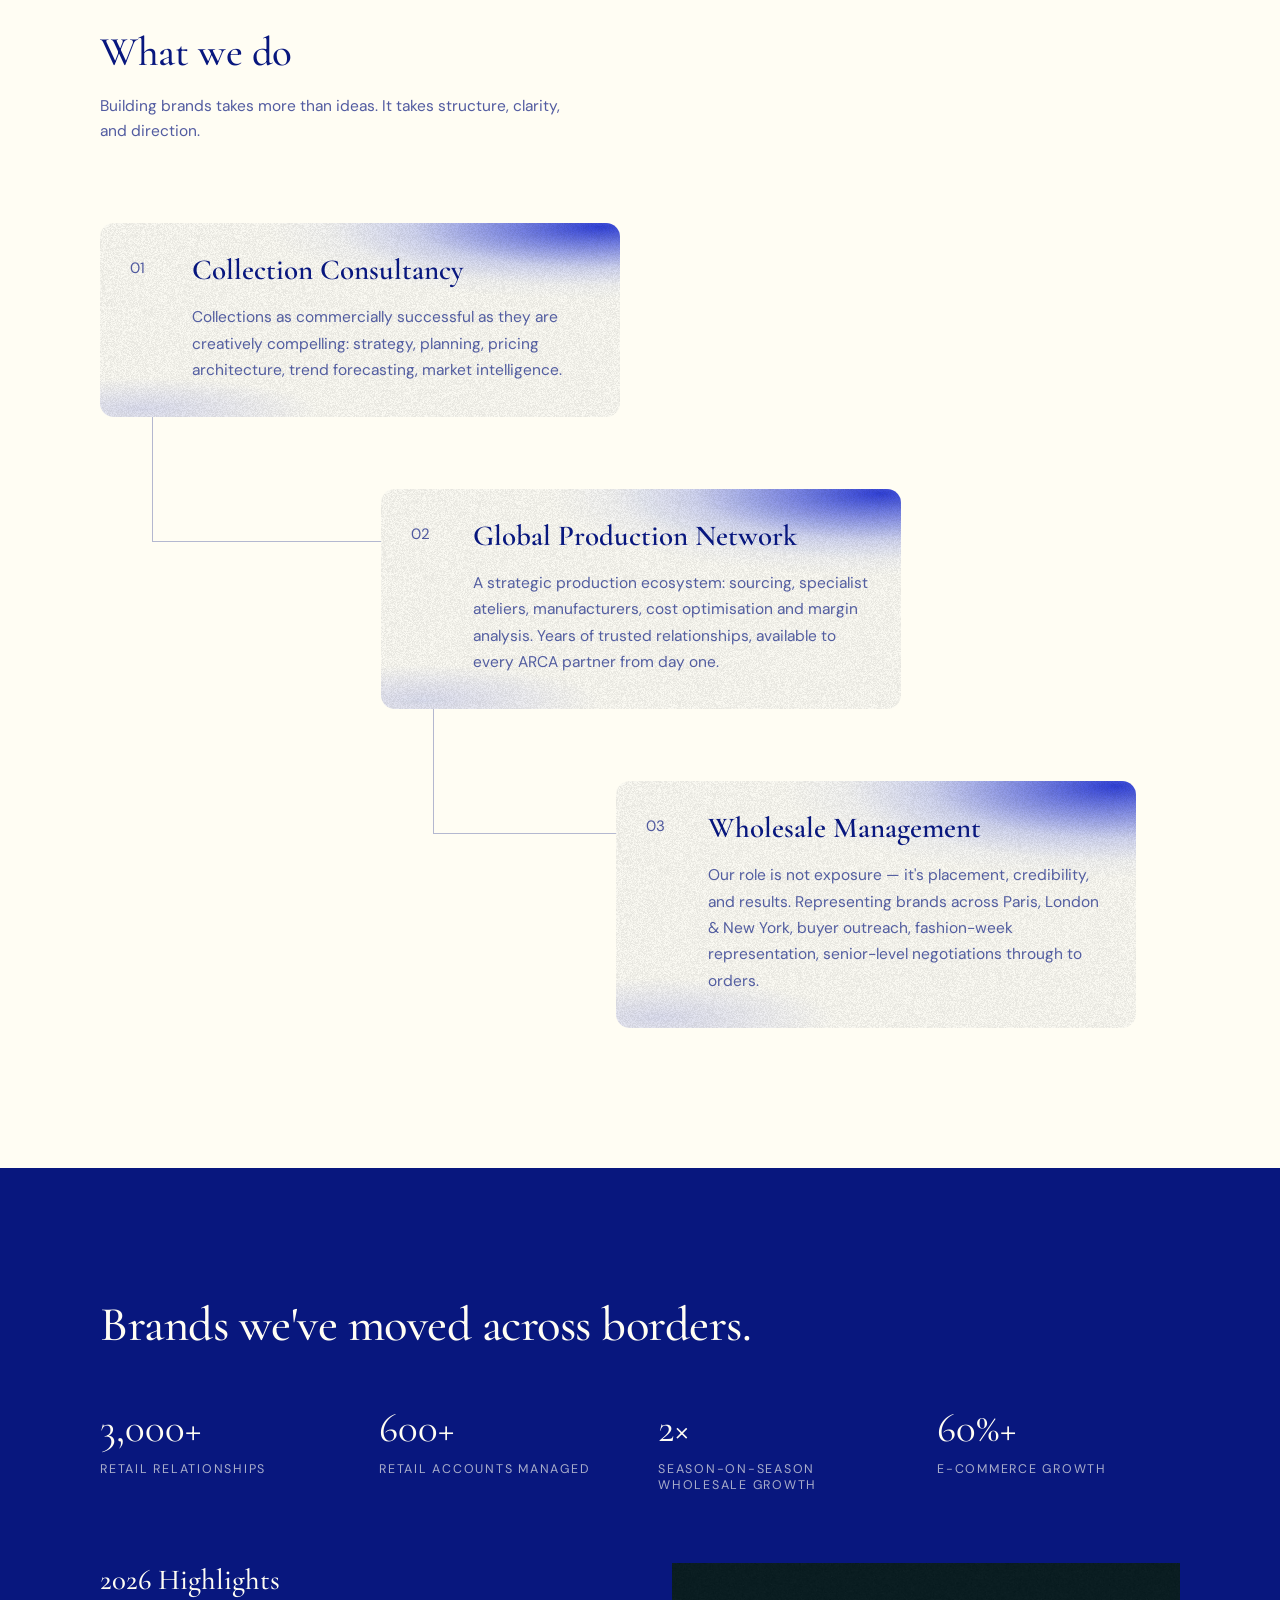
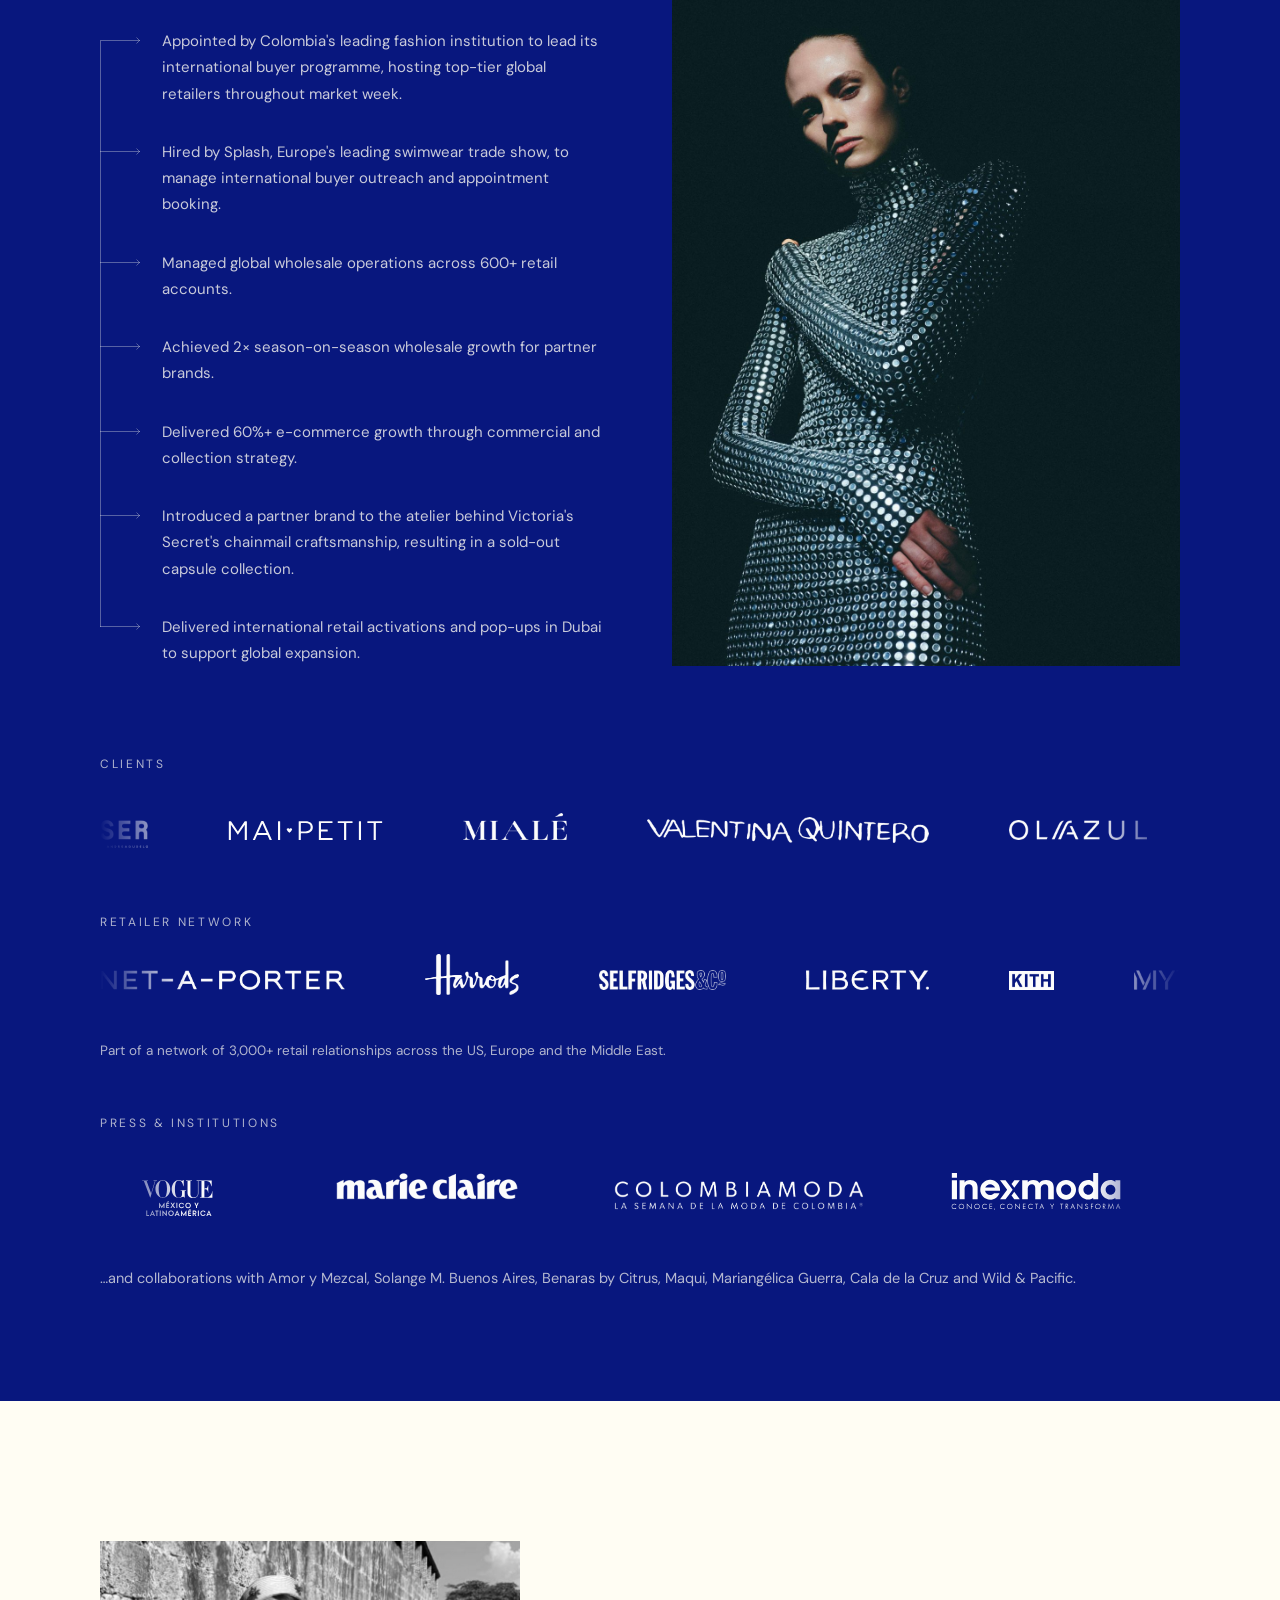
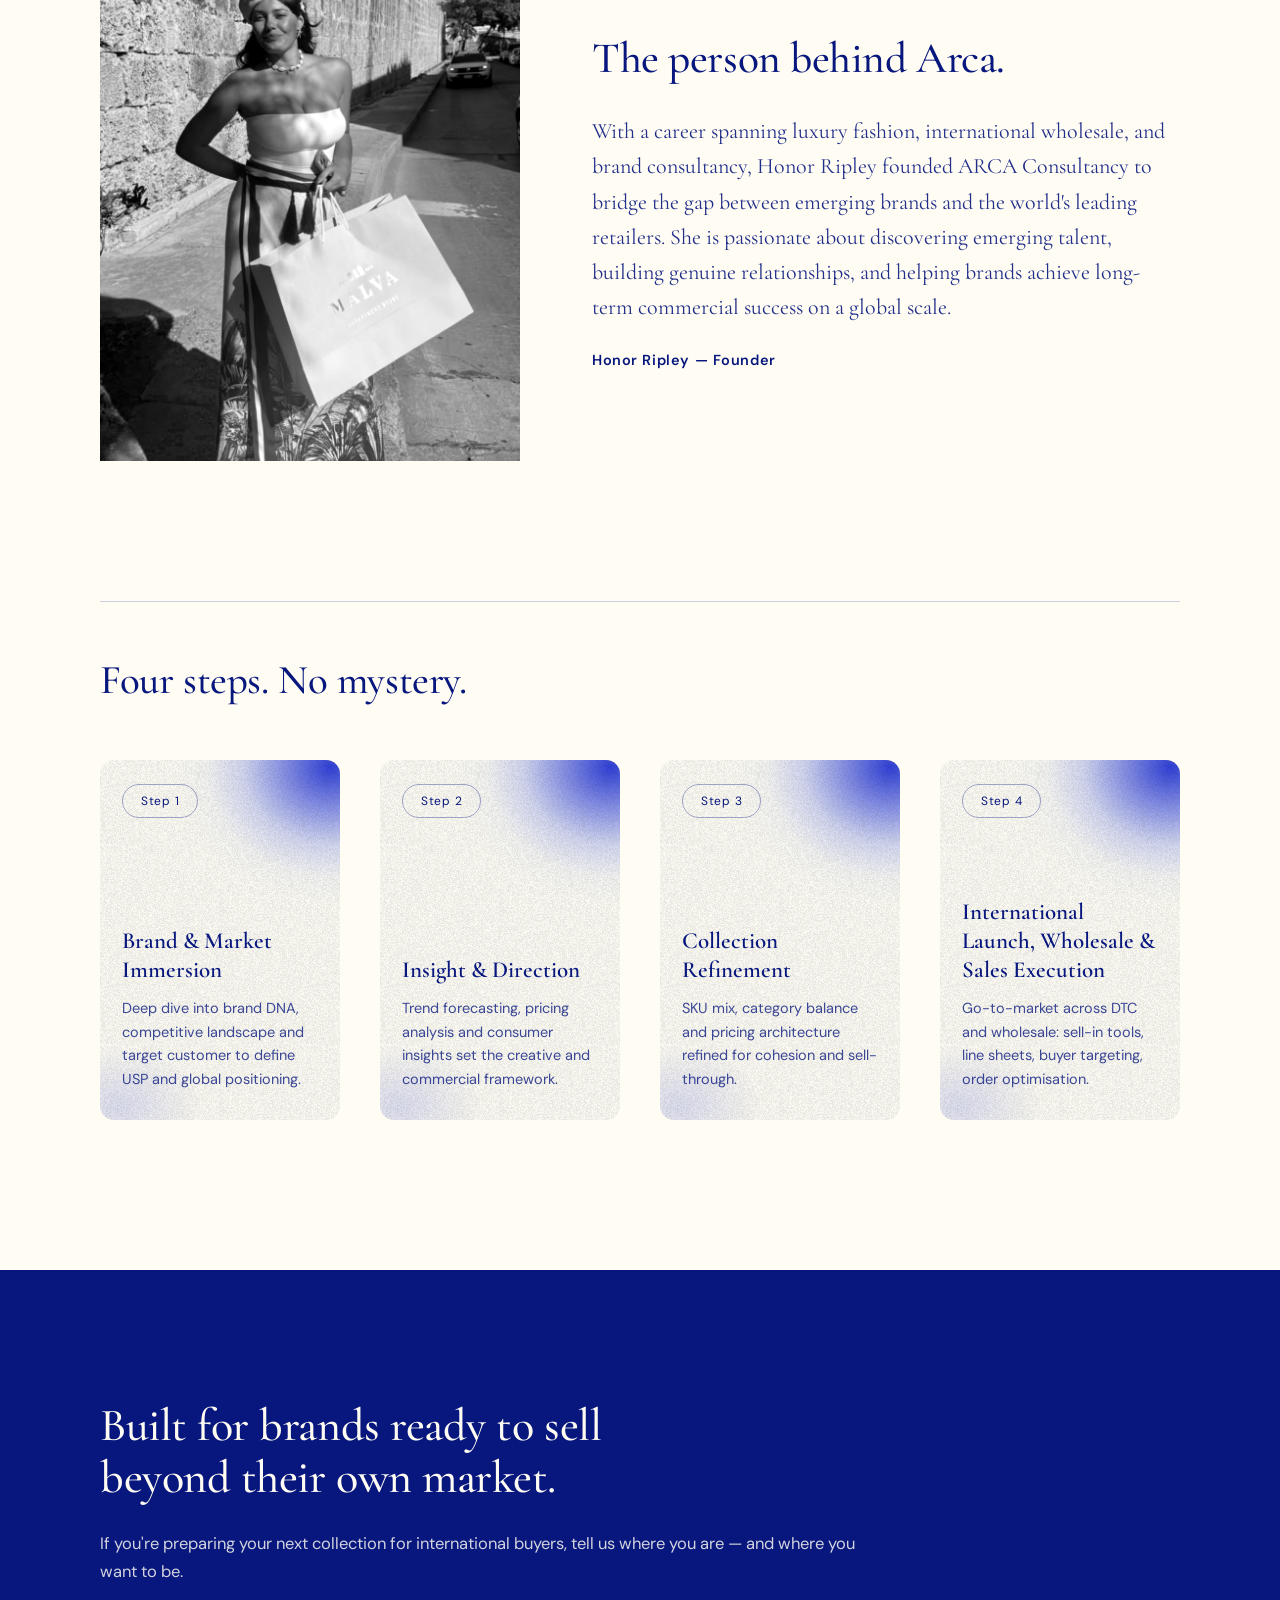
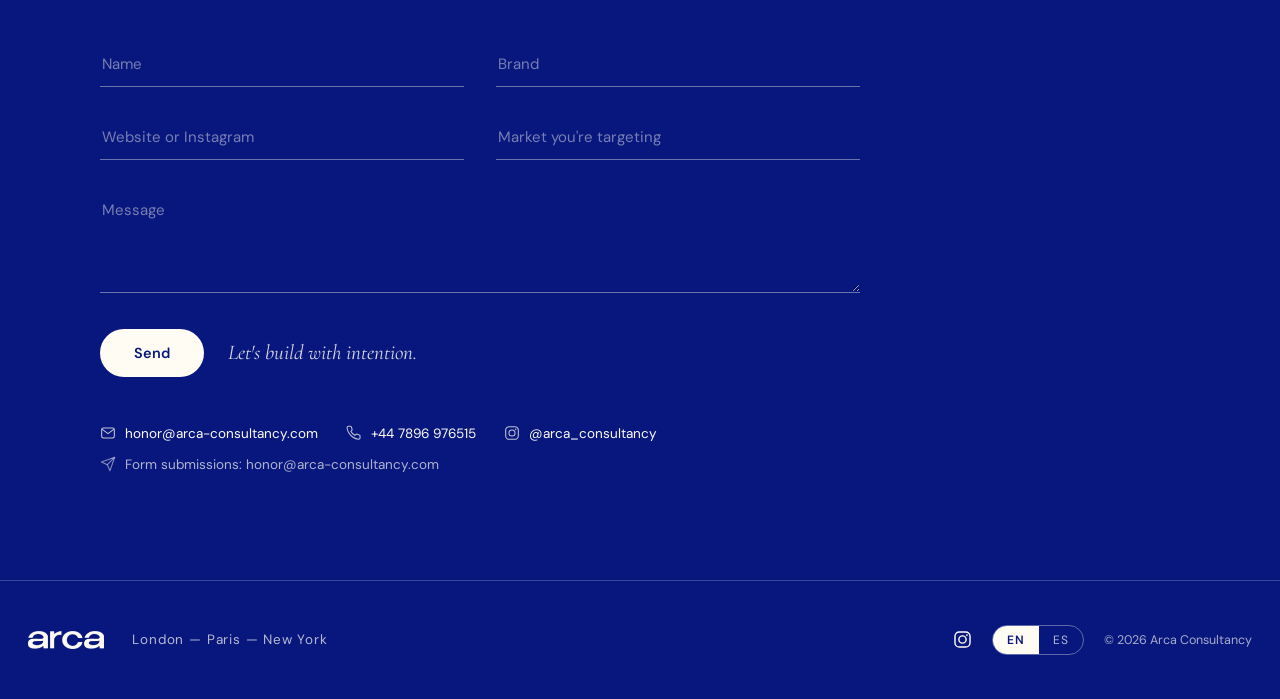
==== commit 821fa713: "content: problem section — client copy update, EN + ES Co-Authored-By: Claude Fable 5.1 <noreply@ant" ====
--- a/index.html
+++ b/index.html
@@ -17,15 +17,15 @@
 <meta property="og:site_name" content="Arca Consultancy">
 <meta property="og:title" content="Arca Consultancy — We build fashion brands ready for international growth.">
 <meta property="og:description" content="Collection consultancy, global production, and wholesale management for luxury and contemporary brands — representing brands across Paris, London, and New York.">
-<meta property="og:url" content="https://arca-landingpage.ms-45f.workers.dev/">
-<meta property="og:image" content="https://arca-landingpage.ms-45f.workers.dev/social/og-image-en.png">
+<meta property="og:url" content="https://arca-consultancy.com/">
+<meta property="og:image" content="https://arca-consultancy.com/social/og-image-en.png">
 <meta property="og:image:width" content="1200">
 <meta property="og:image:height" content="630">
 <meta name="twitter:card" content="summary_large_image">
-<link rel="canonical" href="https://arca-landingpage.ms-45f.workers.dev/">
-<link rel="alternate" hreflang="en" href="https://arca-landingpage.ms-45f.workers.dev/">
-<link rel="alternate" hreflang="es" href="https://arca-landingpage.ms-45f.workers.dev/es/">
-<link rel="alternate" hreflang="x-default" href="https://arca-landingpage.ms-45f.workers.dev/">
+<link rel="canonical" href="https://arca-consultancy.com/">
+<link rel="alternate" hreflang="en" href="https://arca-consultancy.com/">
+<link rel="alternate" hreflang="es" href="https://arca-consultancy.com/es/">
+<link rel="alternate" hreflang="x-default" href="https://arca-consultancy.com/">
 <link rel="preconnect" href="https://fonts.googleapis.com">
 <link rel="preconnect" href="https://fonts.gstatic.com" crossorigin>
 <link href="https://fonts.googleapis.com/css2?family=Cormorant+Garamond:ital,wght@0,400;0,500;0,600;1,400;1,500&family=DM+Sans:opsz,wght@9..40,400;9..40,500;9..40,600&display=swap" rel="stylesheet">
@@ -34,12 +34,12 @@
 {
   "@context": "https://schema.org",
   "@type": "Organization",
-  "@id": "https://arca-landingpage.ms-45f.workers.dev/#organization",
+  "@id": "https://arca-consultancy.com/#organization",
   "name": "Arca Consultancy",
   "alternateName": "Arca",
-  "url": "https://arca-landingpage.ms-45f.workers.dev/",
-  "logo": "https://arca-landingpage.ms-45f.workers.dev/favicon/favicon-512.png",
-  "image": "https://arca-landingpage.ms-45f.workers.dev/social/og-image-en.png",
+  "url": "https://arca-consultancy.com/",
+  "logo": "https://arca-consultancy.com/favicon/favicon-512.png",
+  "image": "https://arca-consultancy.com/social/og-image-en.png",
   "description": "Collection consultancy, global production and wholesale management for luxury and contemporary fashion brands, taking Latin American brands into international retail.",
   "email": "honor@arca-consultancy.com",
   "telephone": "+44-7896-976515",
@@ -113,7 +113,7 @@
   <div class="container problem-grid">
     <div>
       <h2 class="h2-problem">Your collection is good.<br>That was never the issue.</h2>
-      <p class="problem-body">What stops most Latin American brands at the border is everything around the product: a range built for the local market, pricing that breaks under wholesale margin, no buyer relationships abroad, and no one to tell you honestly what an international showroom expects. You don't realize how much goes into crossing that line until you're in it.</p>
+      <p class="problem-body">What stops most brands from growing internationally is everything around the product: a range built for a local market, pricing that breaks under wholesale margins, limited buyer relationships abroad, and no one to tell you honestly what building a global brand really demands behind the scenes.</p>
       <p class="kicker">That's where Arca comes in.</p>
     </div>
     <div class="problem-media">
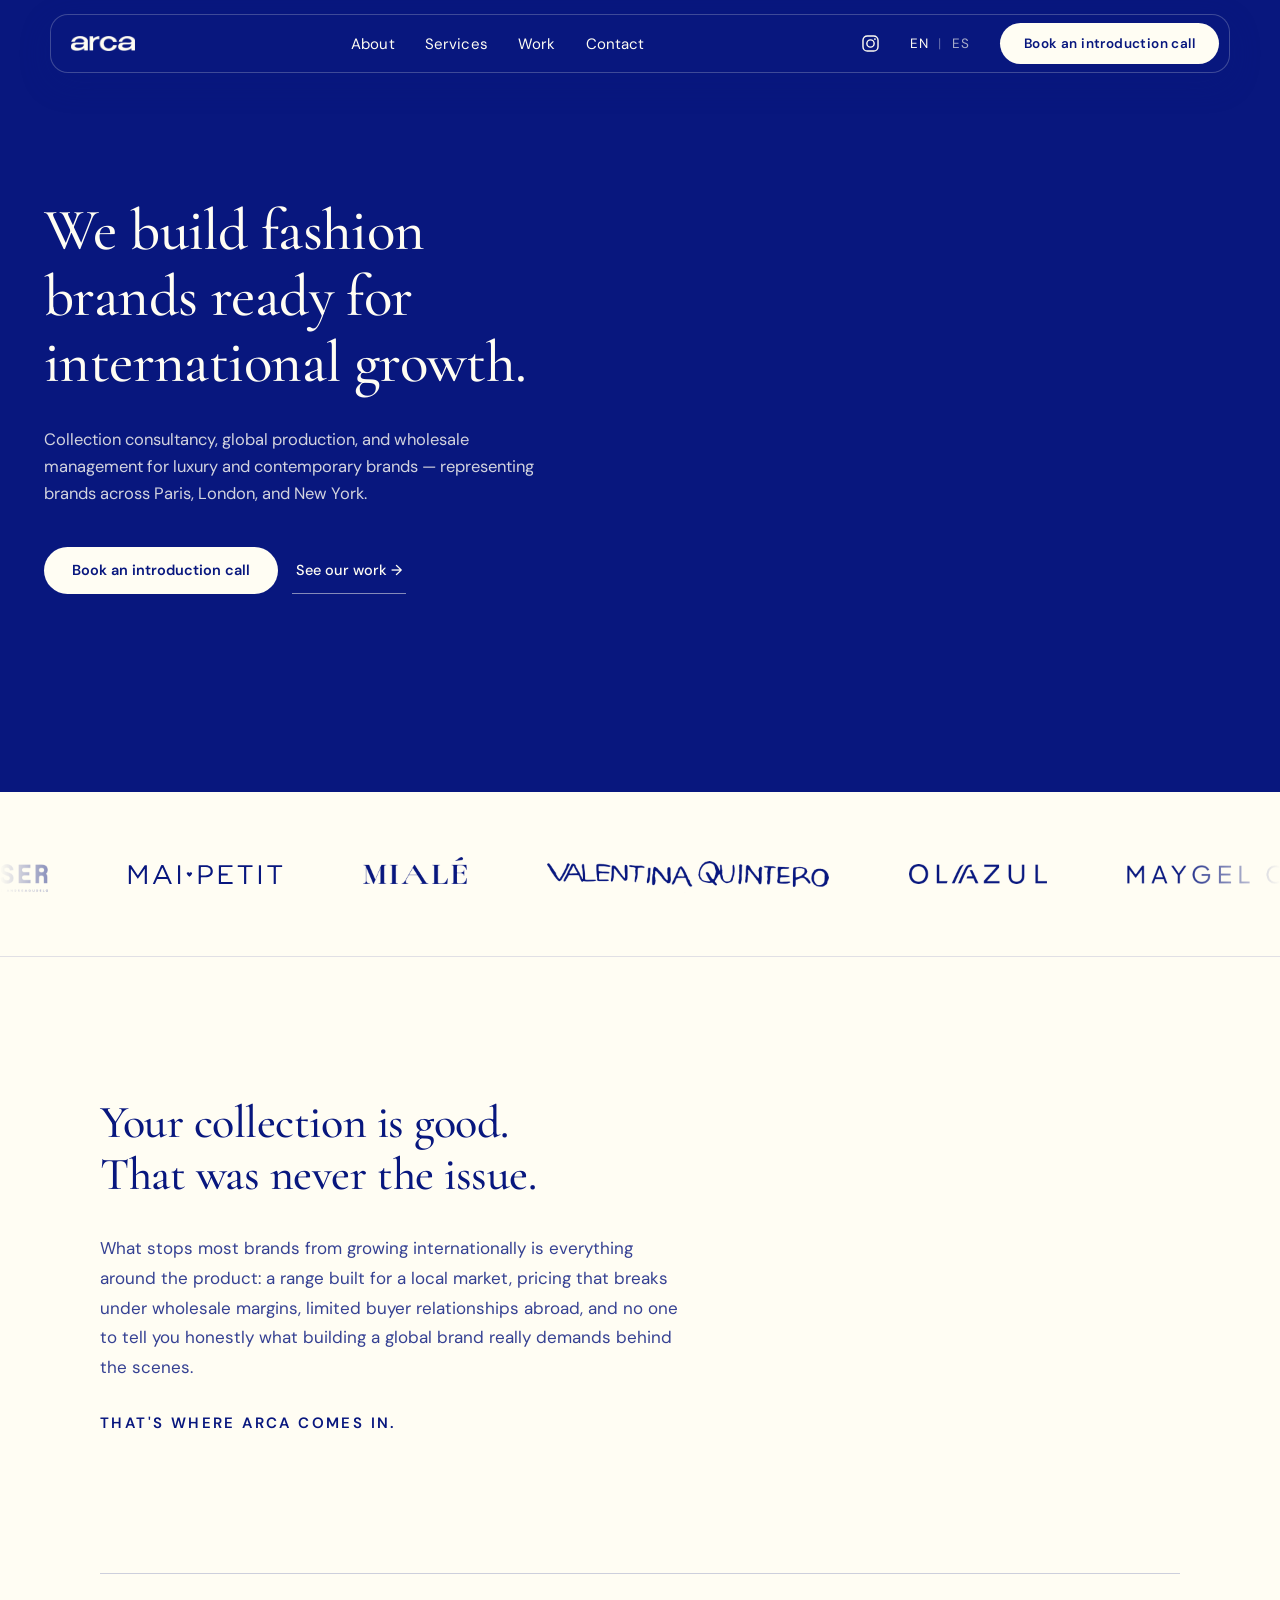
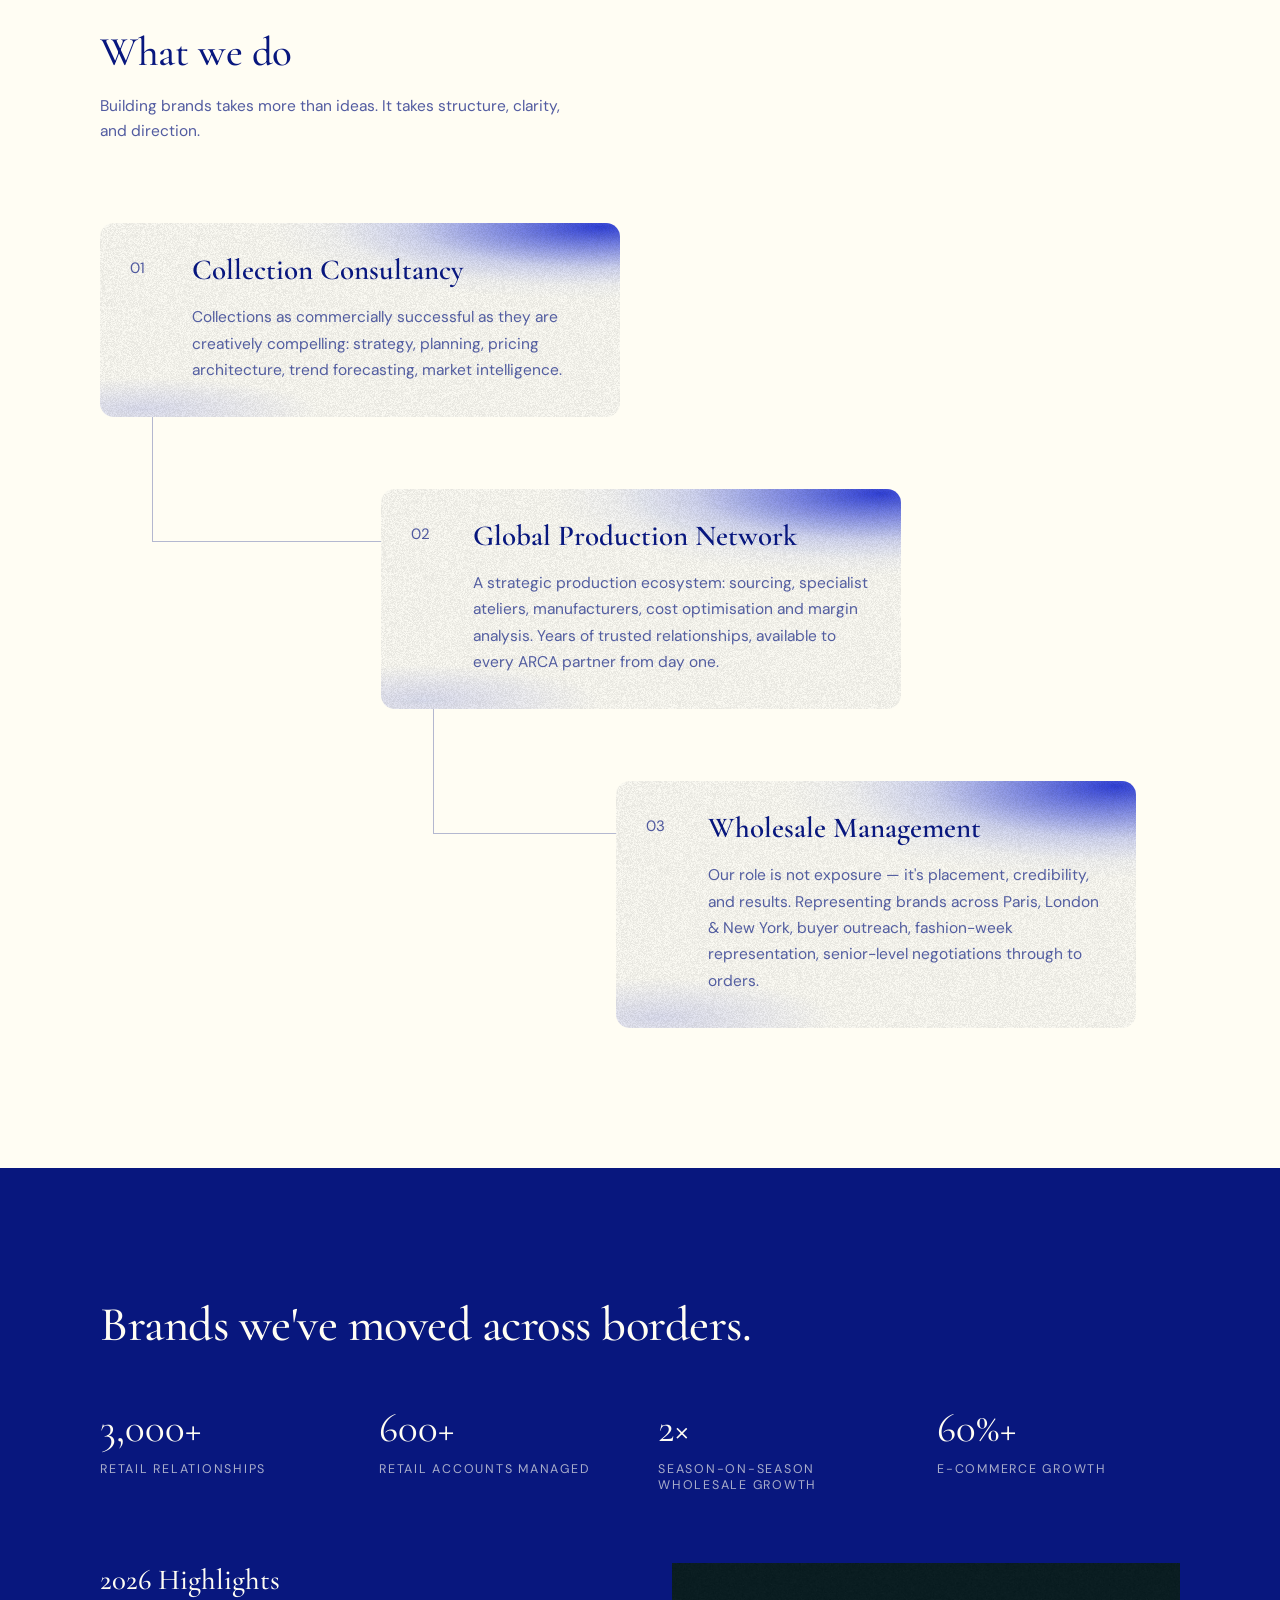
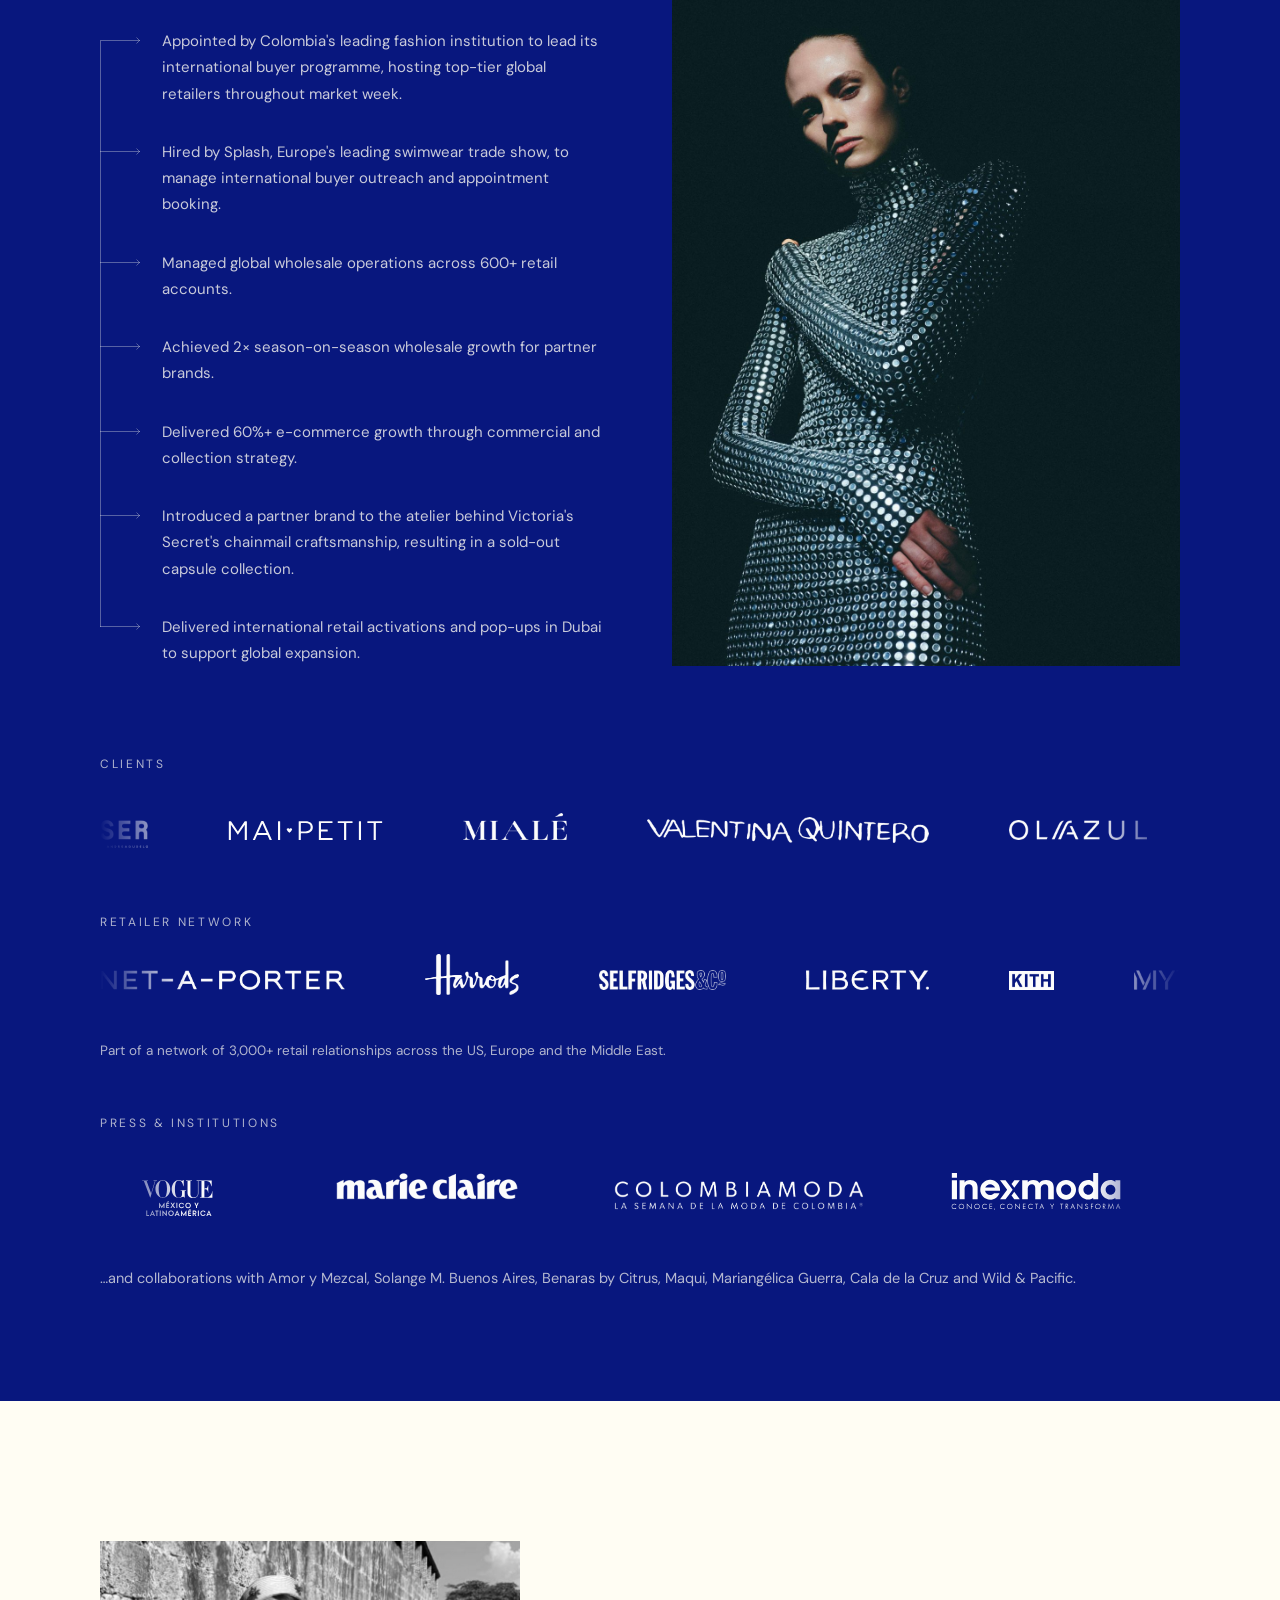
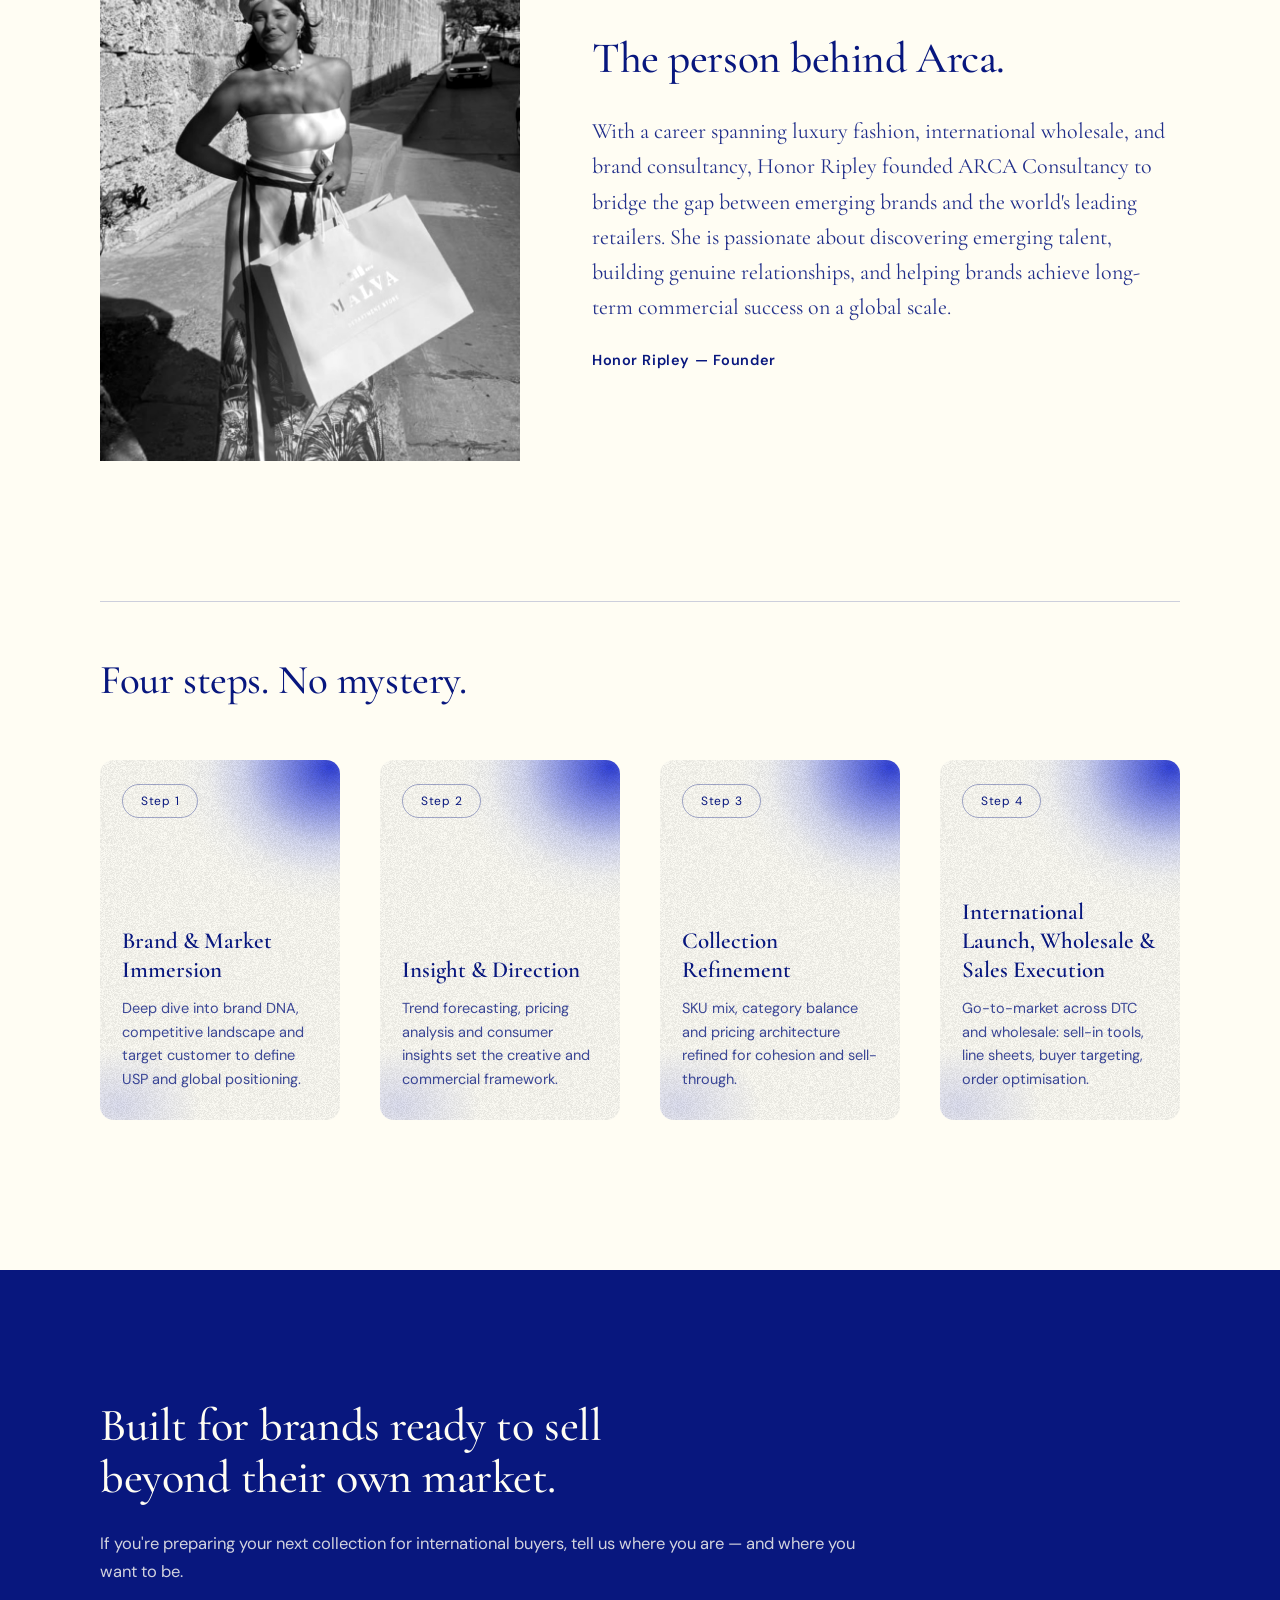
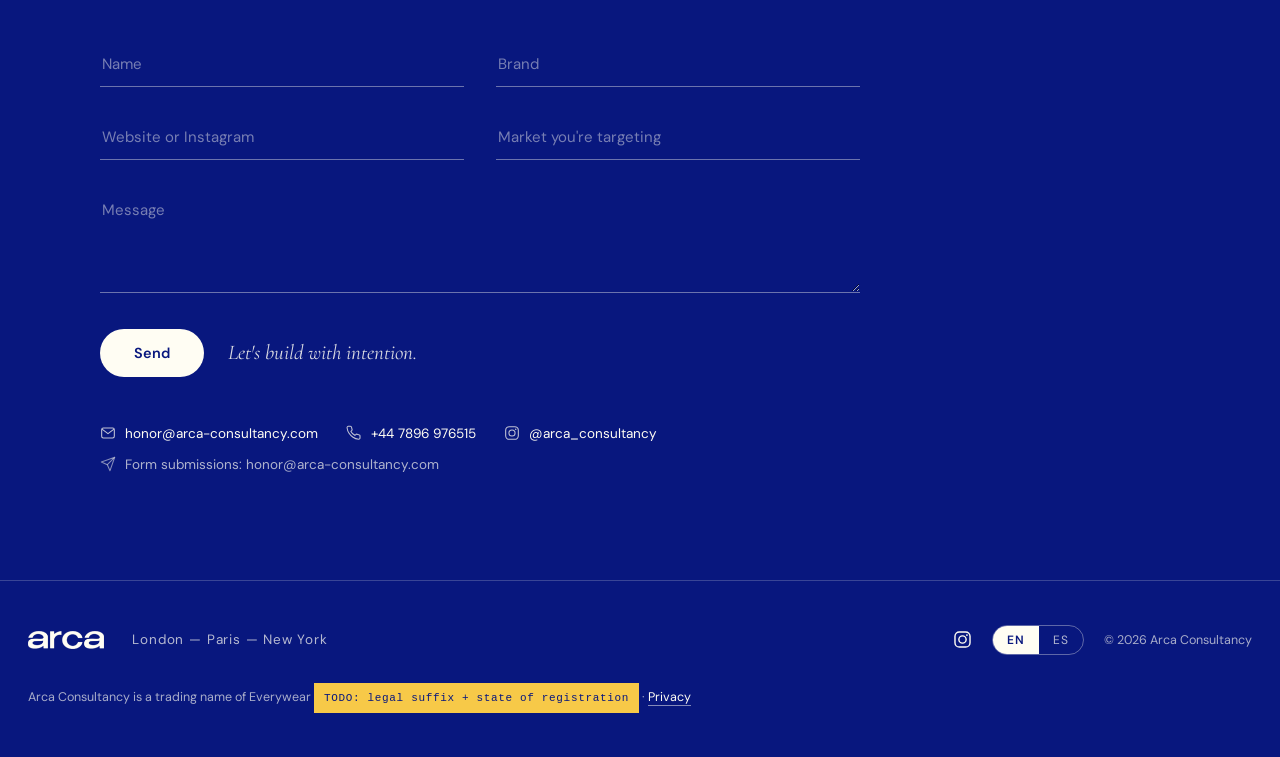
==== commit 6d585d2a: "feat: privacy policy (EN + ES) and legal line in the footer Operated by Everywear (US), trading as A" ====
--- a/index.html
+++ b/index.html
@@ -332,6 +332,7 @@
       <div class="footer-lang"><span class="on" aria-current="true">EN</span><a class="off" href="/es/" hreflang="es" lang="es">ES</a></div>
       <p class="footer-copy">© 2026 Arca Consultancy</p>
     </div>
+    <p class="footer-legal">Arca Consultancy is a trading name of Everywear <span class="chip-todo">TODO: legal suffix + state of registration</span> · <a href="/privacy/">Privacy</a></p>
   </div>
 </footer>
 
--- a/css/style.css
+++ b/css/style.css
@@ -11,9 +11,9 @@
   /* display headings share one tracking + leading — every h1/h2 on the page uses both */
   --ls-display: -.01em;
   --lh-display: 1.12;
-  /* logo recolor filters (sources are black-on-transparent) */
+  /* logo recolor (sources are black-on-transparent). Cream is a filter; blue is a
+     mask filled with --blue — see .logo-blue */
   --f-cream: brightness(0) invert(1) brightness(.99);
-  --f-blue: brightness(0) saturate(100%) invert(9%) sepia(86%) saturate(4695%) hue-rotate(243deg) brightness(90%) contrast(105%);
 }
 
 * { box-sizing: border-box; }
@@ -46,7 +46,7 @@
 
 /* one display tier: same tracking and leading on every h1/h2, blue band or cream */
 .hero-copy h1, .h2-problem, .section-head h2, .section-head-simple h2,
-.h2-proof, .h2-founder, .h2-contact {
+.h2-proof, .h2-founder, .h2-contact, .legal h1 {
   letter-spacing: var(--ls-display); line-height: var(--lh-display);
 }
 
@@ -69,8 +69,8 @@
 .link-underline:hover { border-bottom-color: var(--cream); opacity: 1; }
 
 /* TODO chip — unresolved content marker. Currently the logo walls, where it stands in
-   for a client mark we don't have the file for yet. Never filtered: --f-blue/--f-cream
-   both start with brightness(0) and would flatten the yellow. */
+   for a client mark we don't have the file for yet. Never recoloured: --f-cream starts
+   with brightness(0) and the blue mask fills with --blue — both would lose the yellow. */
 .chip-todo {
   flex: none; display: inline-flex; align-items: center; white-space: nowrap;
   font-family: ui-monospace, Menlo, monospace; font-size: 11px; letter-spacing: .06em;
@@ -140,13 +140,21 @@
   width: max-content; padding-right: 80px;
   will-change: transform;
 }
-.marquee img { flex: none; }
+.marquee img, .marquee .logo-blue { flex: none; }
 .marquee-32 { animation: arca-marquee 32s linear infinite; }
 .marquee-38 { animation: arca-marquee 38s linear infinite; }
 .marquee-42 { animation: arca-marquee 42s linear infinite; }
 .marquee-reverse { animation-direction: reverse; }
 .logo-cream { filter: var(--f-cream); }
-.logo-blue { filter: var(--f-blue); }
+/* Blue marks are a span masked by the logo file, not a filtered <img>: the long
+   sepia/saturate/hue-rotate chain that approximated #08177E rendered magenta on
+   iOS Safari. A mask takes its colour from --blue directly, in every engine.
+   100% 100% matches what the <img> width/height attributes did. */
+.logo-blue {
+  display: block; background: var(--blue);
+  -webkit-mask: var(--src) center / 100% 100% no-repeat;
+  mask: var(--src) center / 100% 100% no-repeat;
+}
 
 /* ---------- 2 · problem ---------- */
 .problem-grid { display: grid; grid-template-columns: 7fr 5fr; gap: 64px; align-items: center; }
@@ -335,6 +343,19 @@
 .footer-lang .on { padding: 6px 14px; background: var(--cream); color: var(--blue); font-weight: 600; }
 .footer-lang .off { padding: 6px 14px; color: rgba(255, 253, 243, .7); cursor: pointer; }
 .footer-copy { margin: 0; font-size: 12.5px; color: rgba(255, 253, 243, .65); }
+/* legal line: its own full-width row under the footer bar */
+.footer-legal { flex-basis: 100%; margin: 0; font-size: 12.5px; line-height: 1.7; color: rgba(255, 253, 243, .65); }
+.footer-legal a { color: var(--cream); border-bottom: 1px solid rgba(255, 253, 243, .5); }
+
+/* ---------- legal pages (/privacy/, /es/privacidad/) ----------
+   No new type sizes: h1 = .h2-problem, h2 = .step-body h3, body = .problem-body,
+   date line = .footer-cities. */
+.legal-inner { max-width: 720px; margin: 0 auto; }
+.legal h1 { font-family: var(--serif); font-weight: 500; font-size: clamp(34px, 3.6vw, 52px); }
+.legal-updated { margin: 18px 0 0; font-size: 13.5px; letter-spacing: .06em; color: rgba(8, 23, 126, .7); }
+.legal h2 { margin: 56px 0 0; font-family: var(--serif); font-size: 23px; font-weight: 600; line-height: 1.25; }
+.legal p:not(.legal-updated) { margin: 16px 0 0; font-size: 17px; line-height: 1.75; color: rgba(8, 23, 126, .82); }
+.legal p a { border-bottom: 1px solid rgba(8, 23, 126, .4); }
 
 /* ---------- reveal (JS adds .rv-in) ---------- */
 [data-rv] { opacity: 0; transform: translateY(26px); transition: opacity .8s ease, transform .8s ease; }
@@ -357,6 +378,7 @@
     padding-left: 22px; padding-right: 22px;
   }
   .section { padding-top: 64px; padding-bottom: 64px; }
+  .section.legal { padding-top: 120px; } /* first thing on the page: clear the sticky header */
   .client-strip { padding: 36px 0; }
   .section-head.ruled, .section-head-simple.ruled { padding-top: 40px; }
   .services-section { padding-bottom: 80px; }
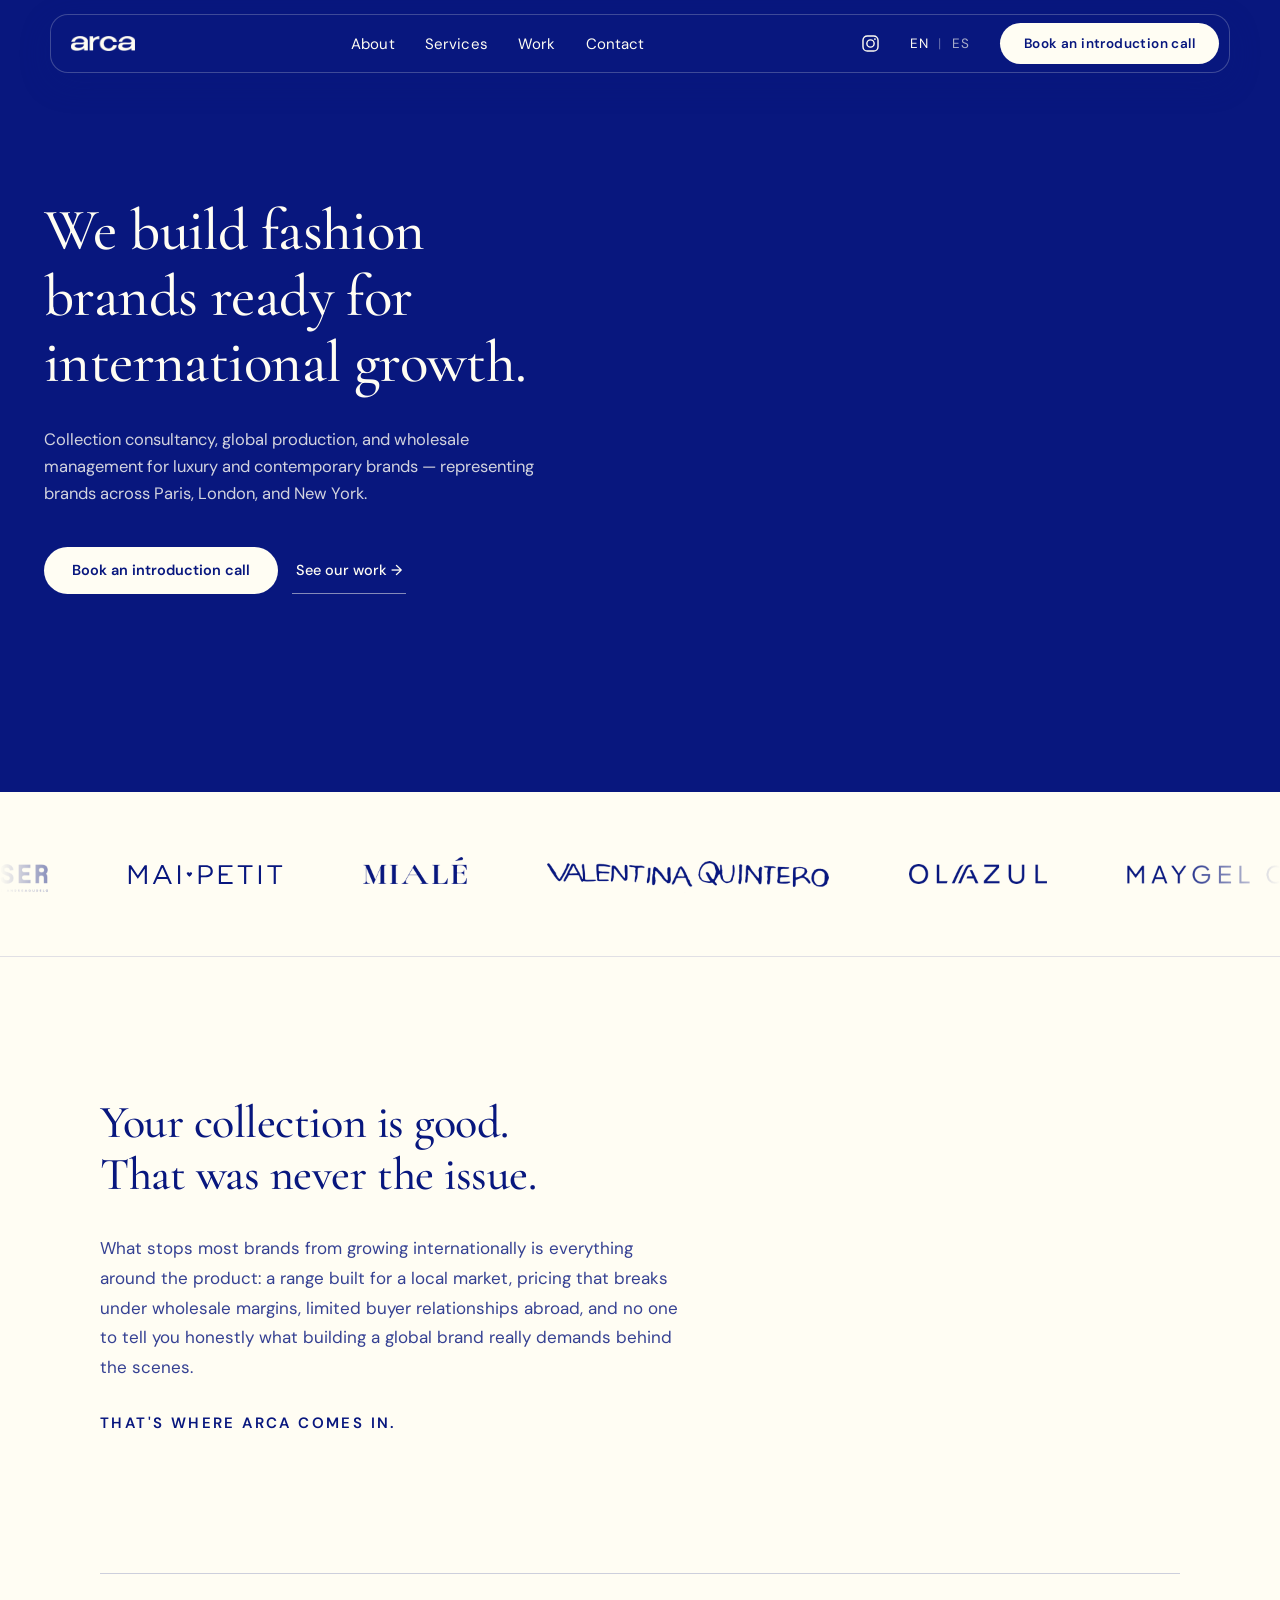
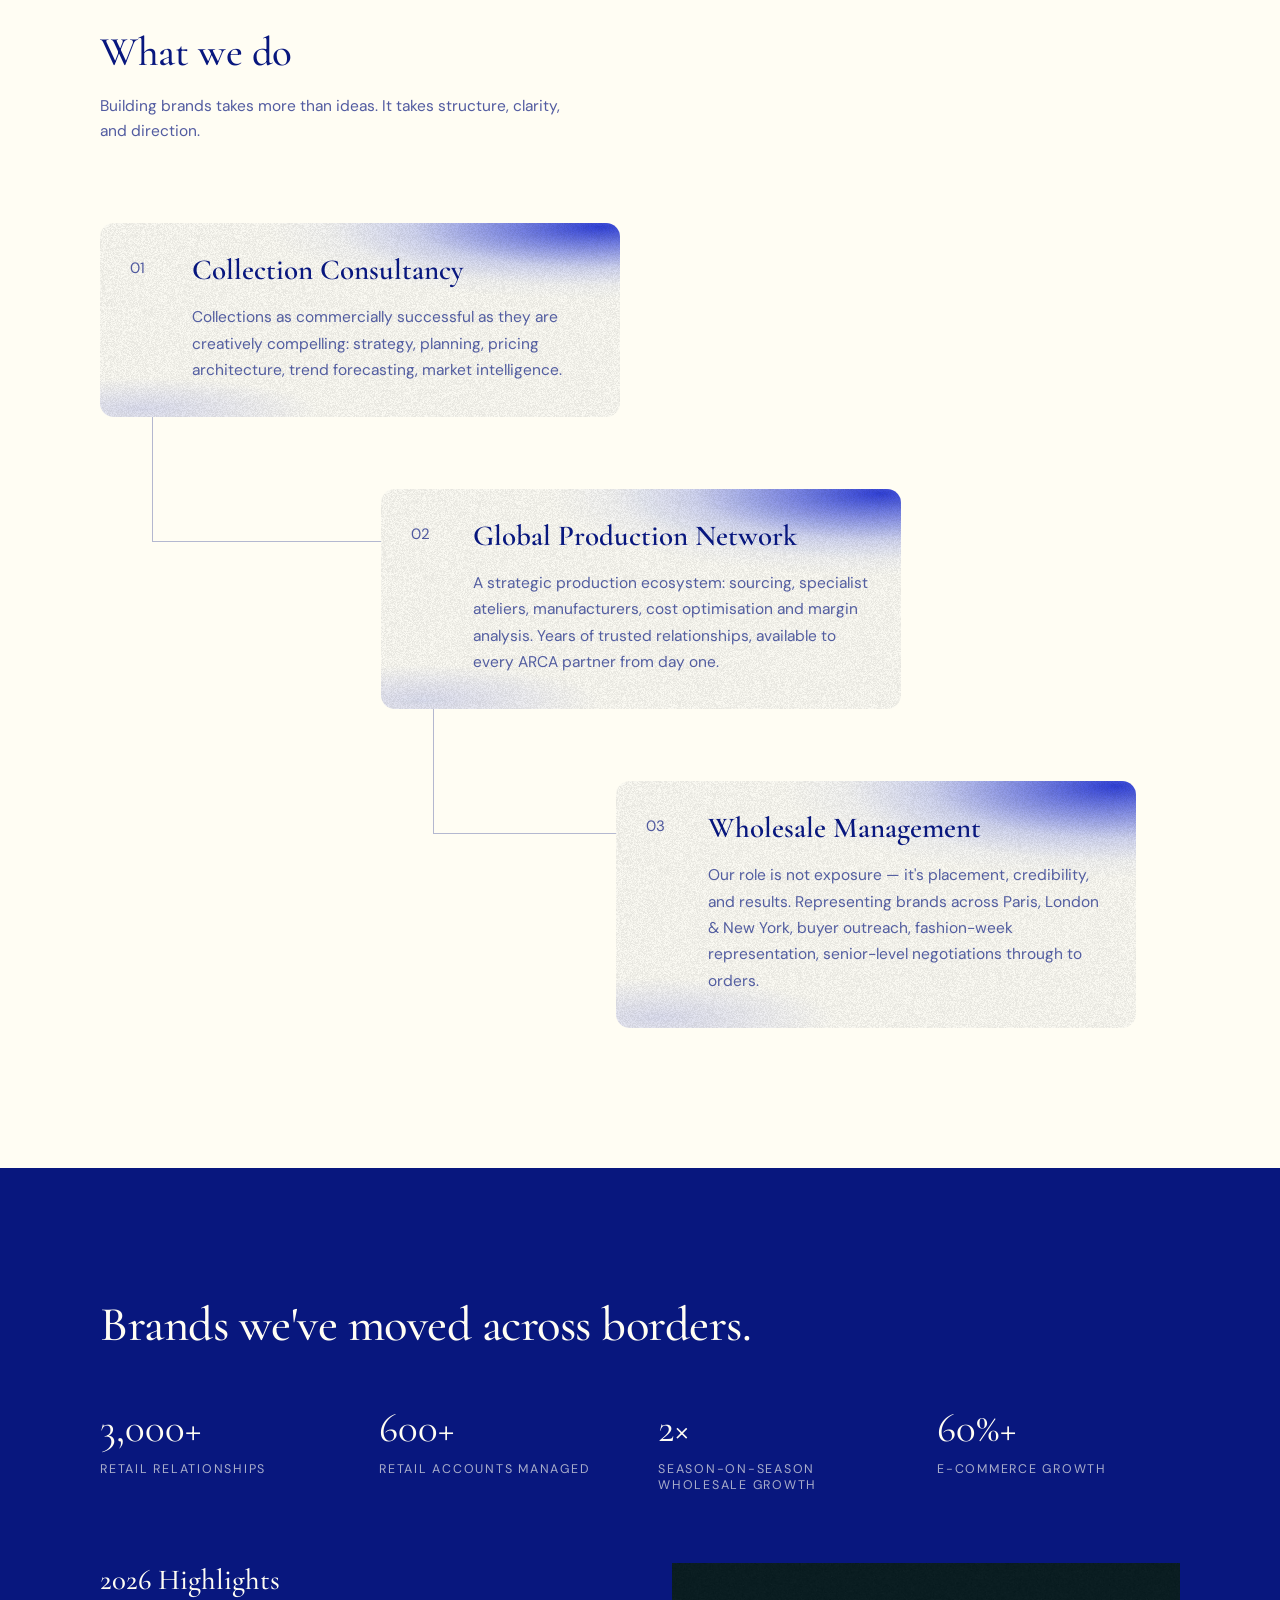
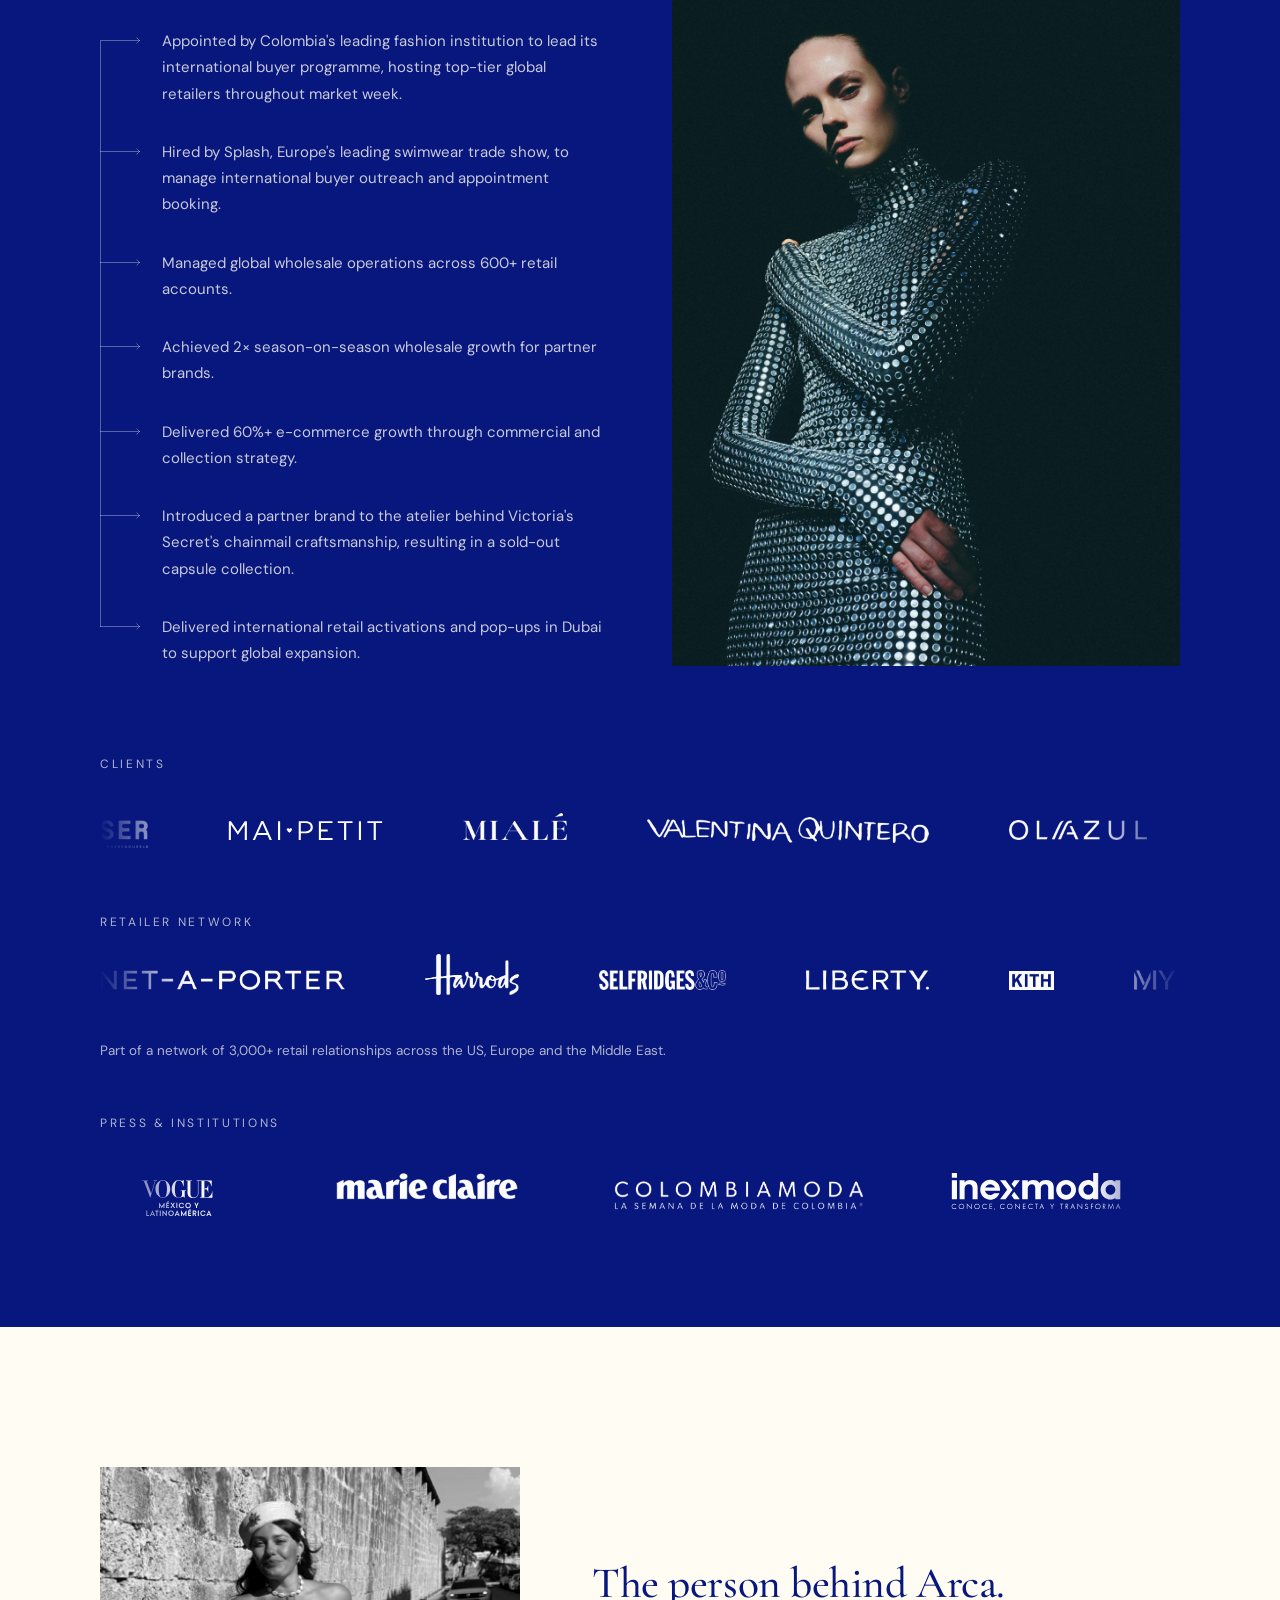
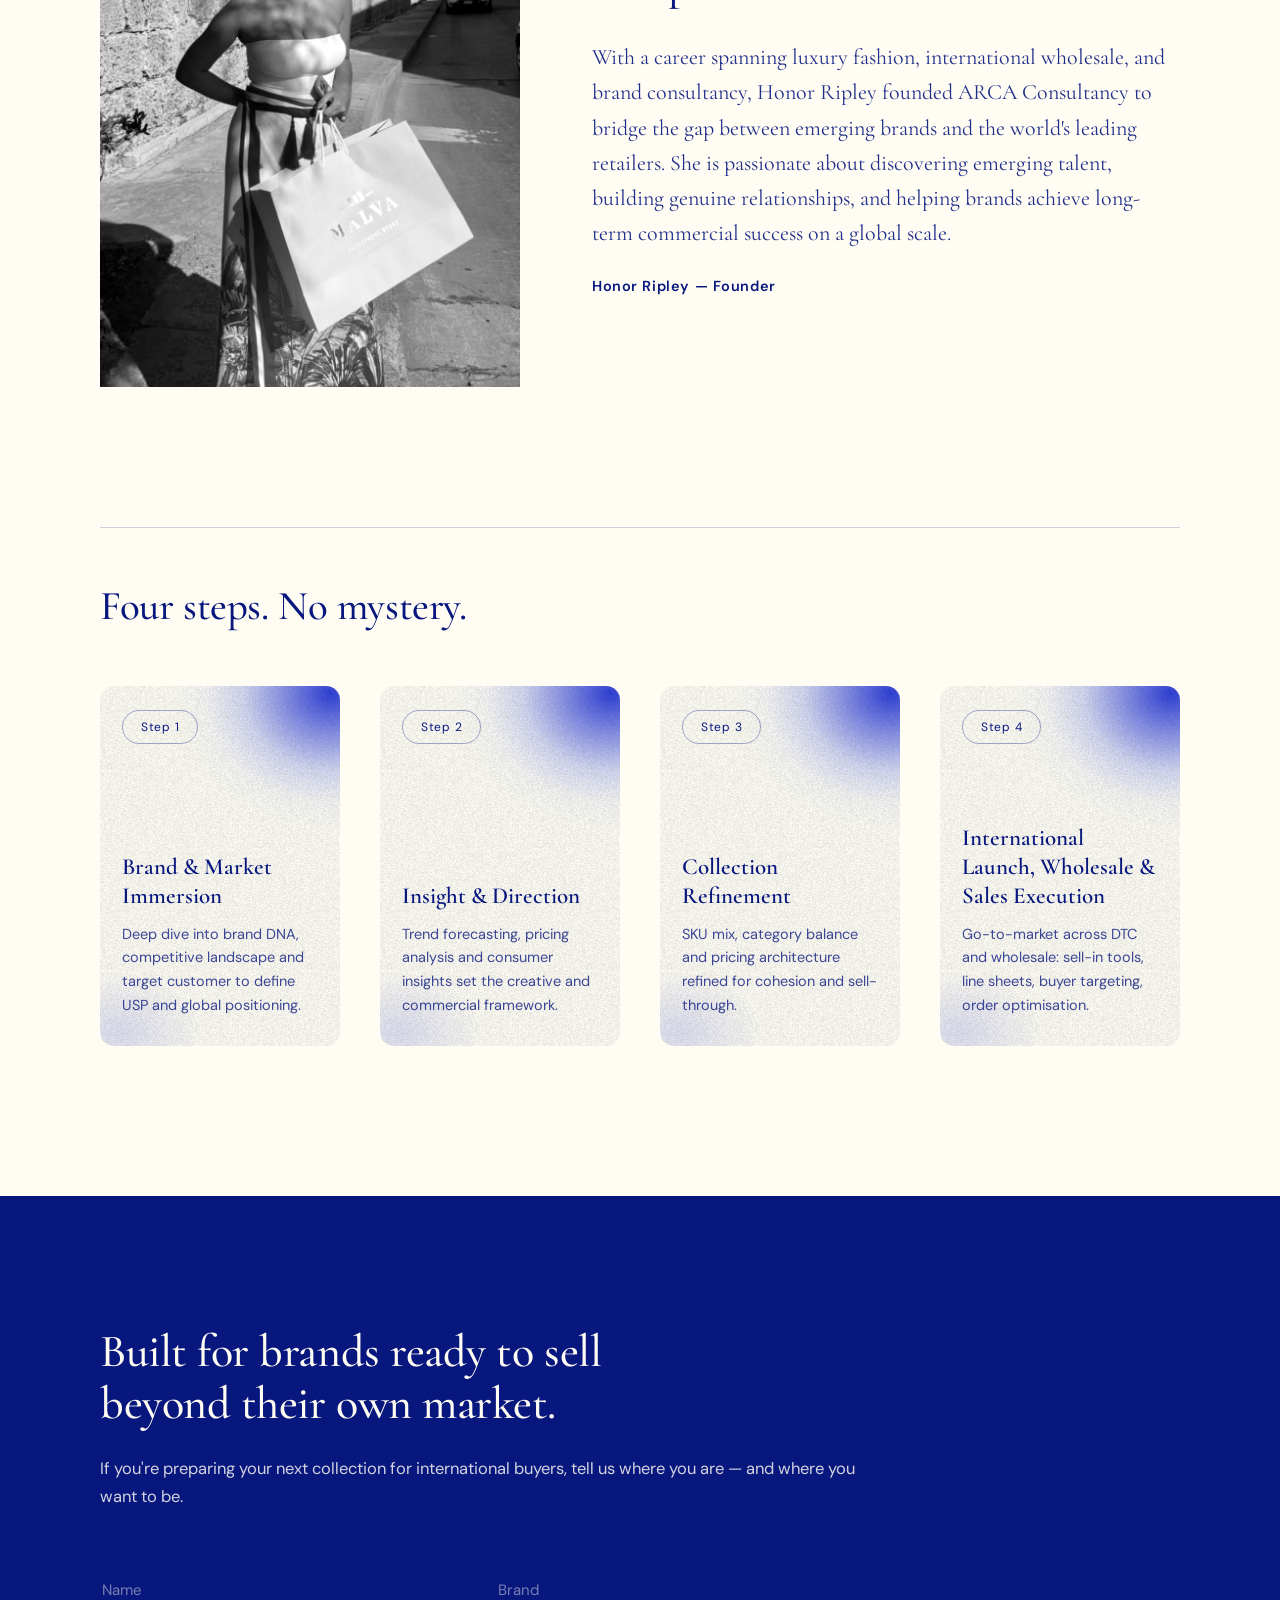
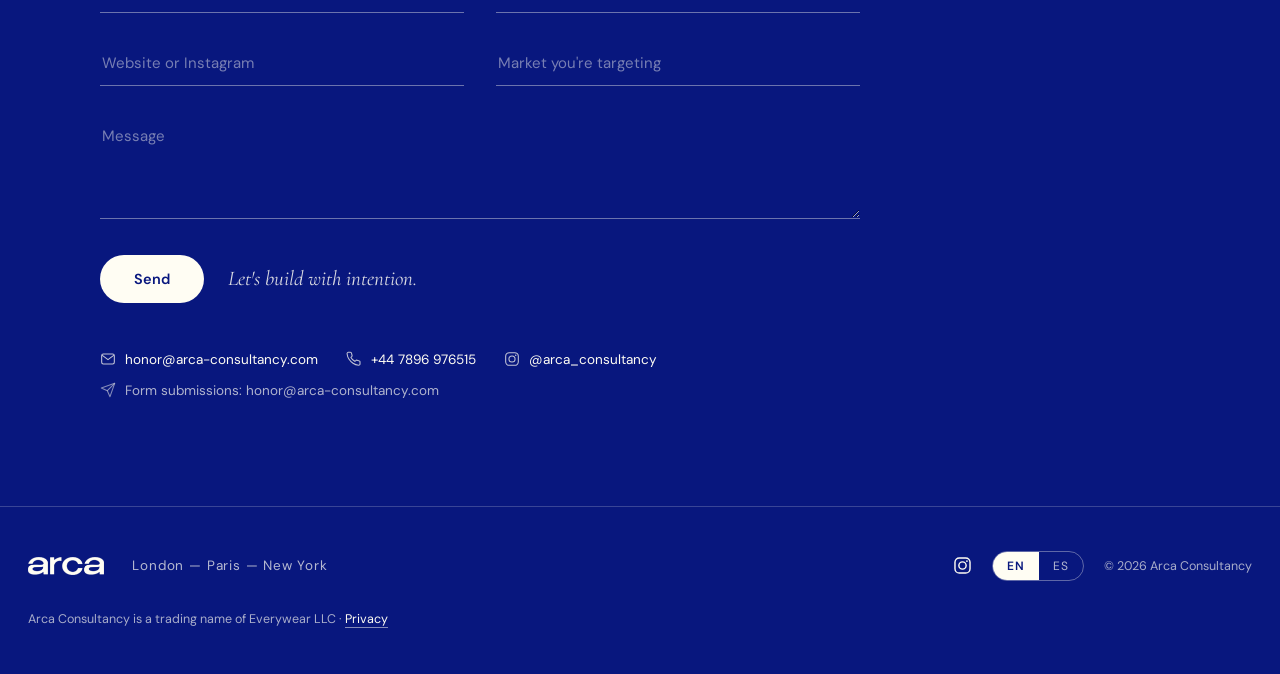
==== commit 7620bc30: "content: name Everywear LLC as the legal entity; remove the collaborations line (EN + ES) Co-Authore" ====
--- a/index.html
+++ b/index.html
@@ -219,8 +219,6 @@
         <div class="marquee marquee-38 marquee-reverse" id="press-row"></div>
       </div>
       <noscript><p class="wall-more">Press and institutions: Vogue México, Marie Claire Colombia, Colombiamoda, Inexmoda, FGI Colombia, Première Vision Paris.</p></noscript>
-
-      <p class="wall-more">…and collaborations with Amor y Mezcal, Solange M. Buenos Aires, Benaras by Citrus, Maqui, Mariangélica Guerra, Cala de la Cruz and Wild &amp; Pacific.</p>
     </div>
   </div>
 </section>
@@ -332,7 +330,7 @@
       <div class="footer-lang"><span class="on" aria-current="true">EN</span><a class="off" href="/es/" hreflang="es" lang="es">ES</a></div>
       <p class="footer-copy">© 2026 Arca Consultancy</p>
     </div>
-    <p class="footer-legal">Arca Consultancy is a trading name of Everywear <span class="chip-todo">TODO: legal suffix + state of registration</span> · <a href="/privacy/">Privacy</a></p>
+    <p class="footer-legal">Arca Consultancy is a trading name of Everywear LLC · <a href="/privacy/">Privacy</a></p>
   </div>
 </footer>
 
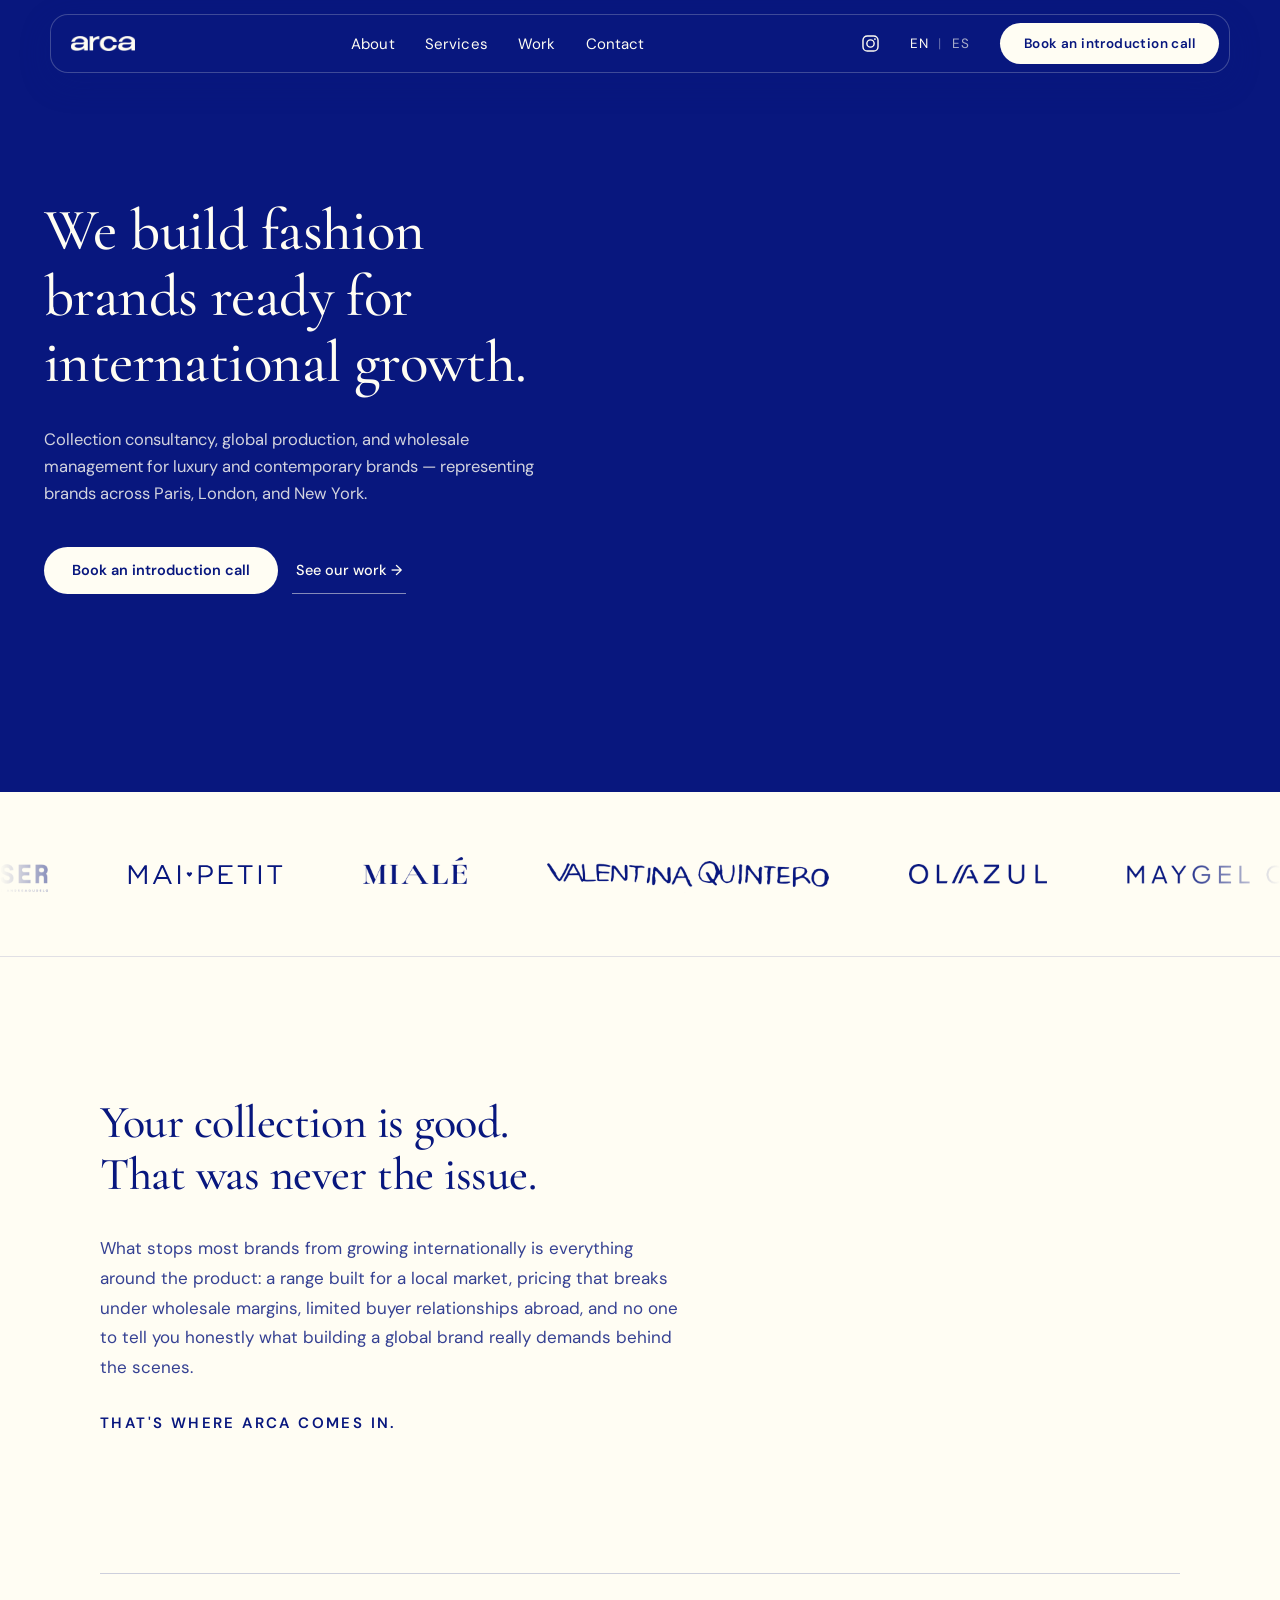
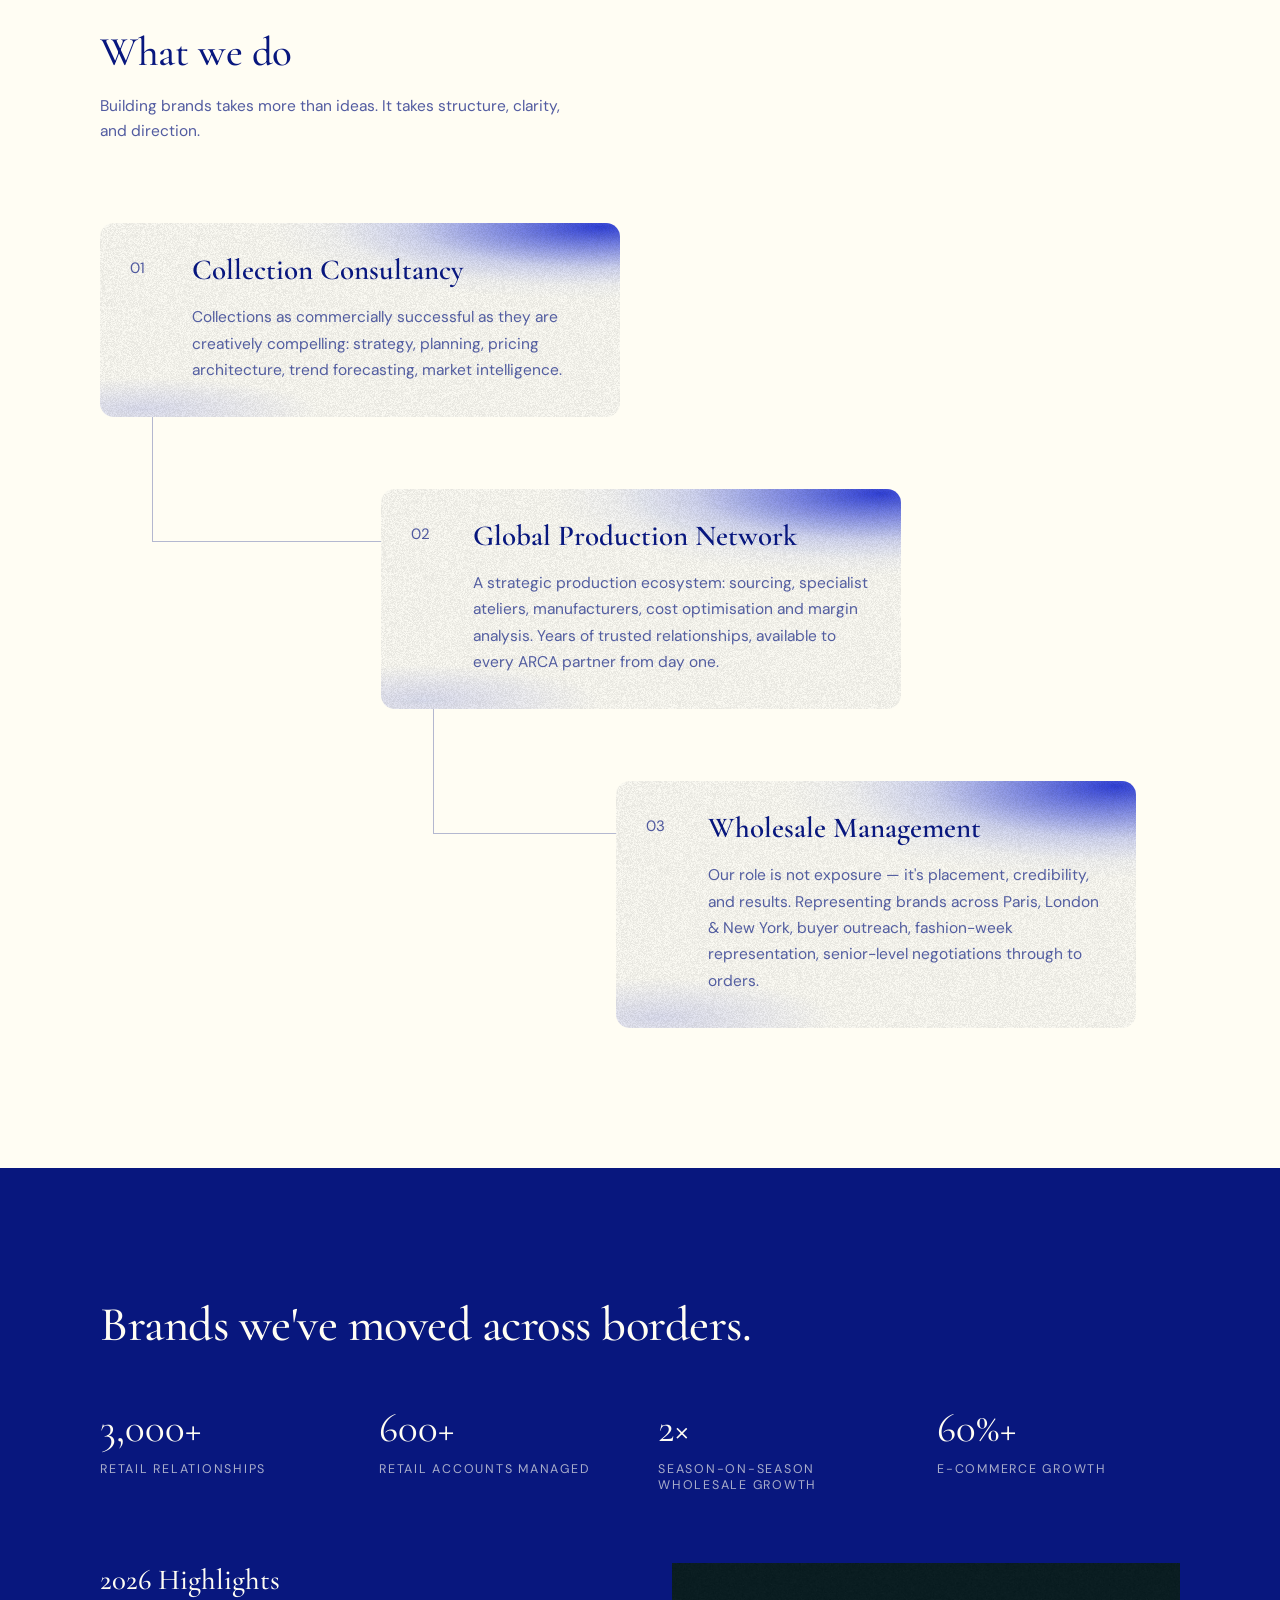
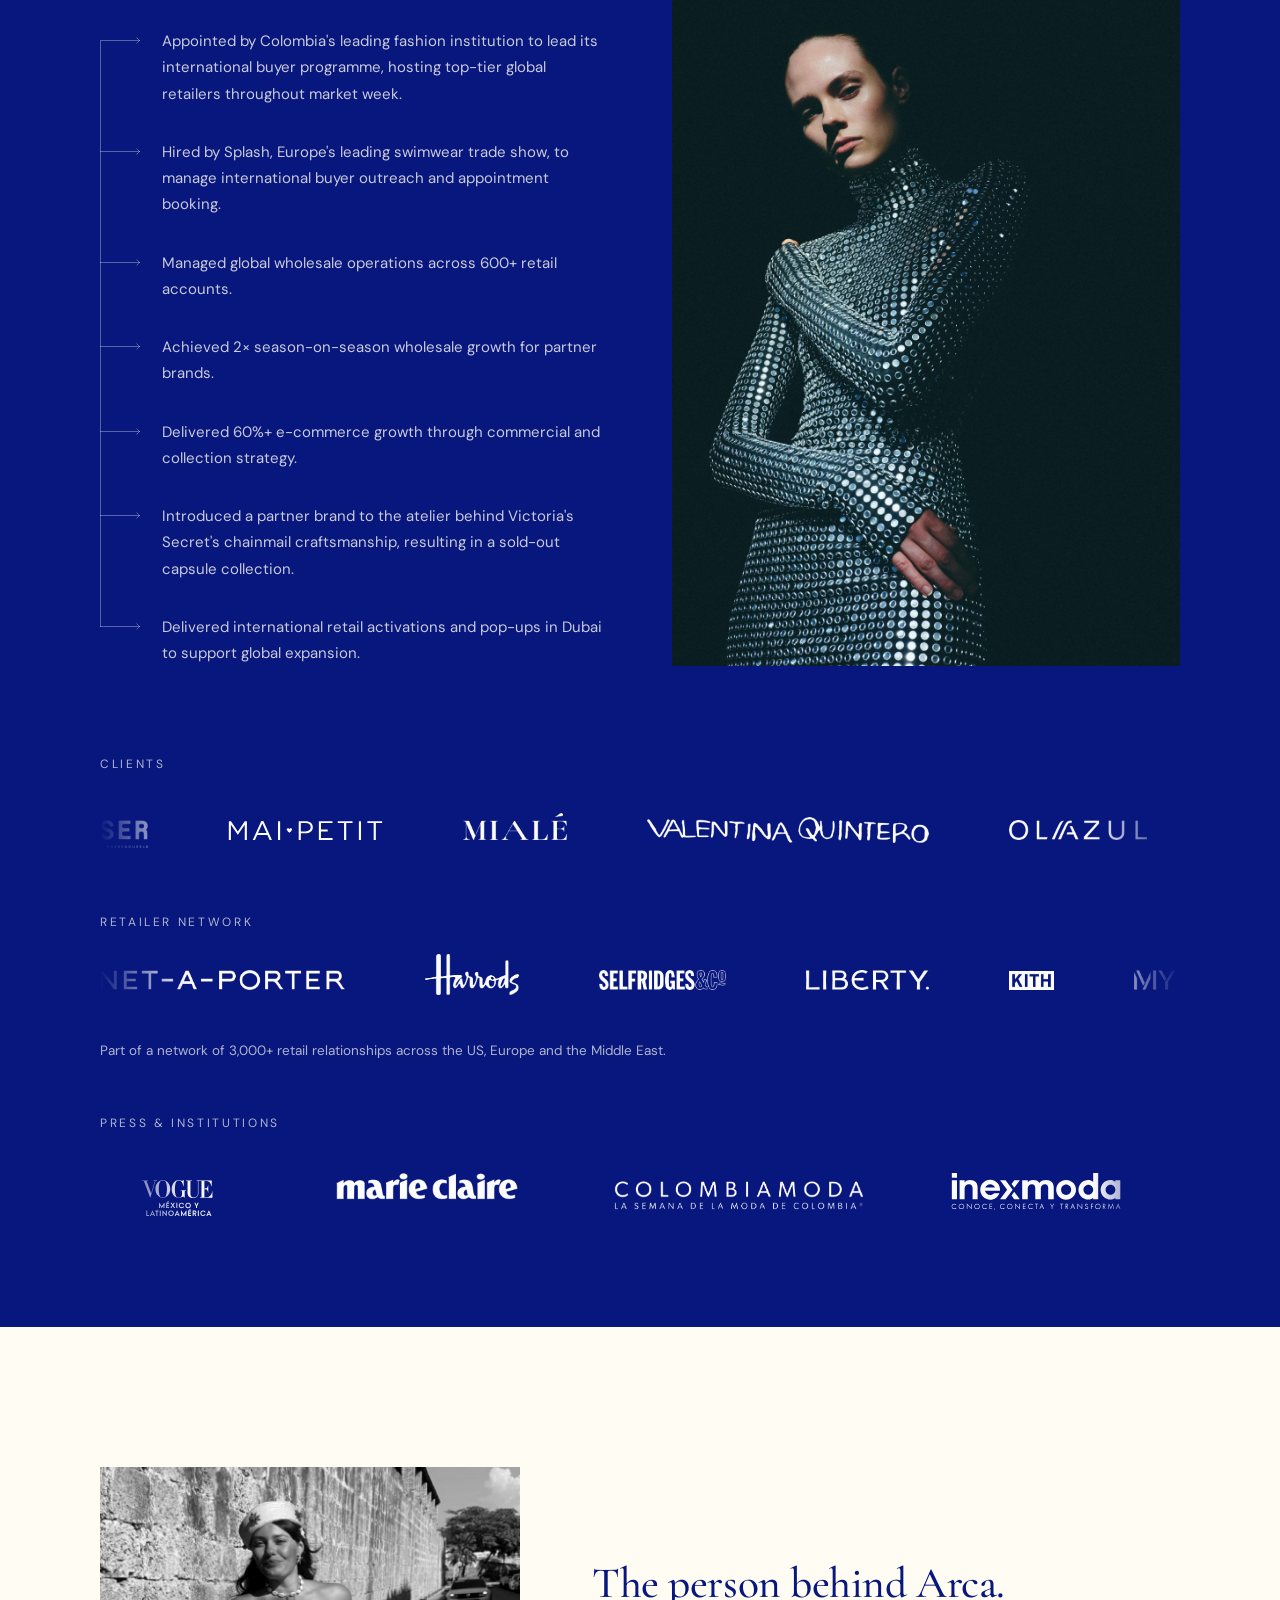
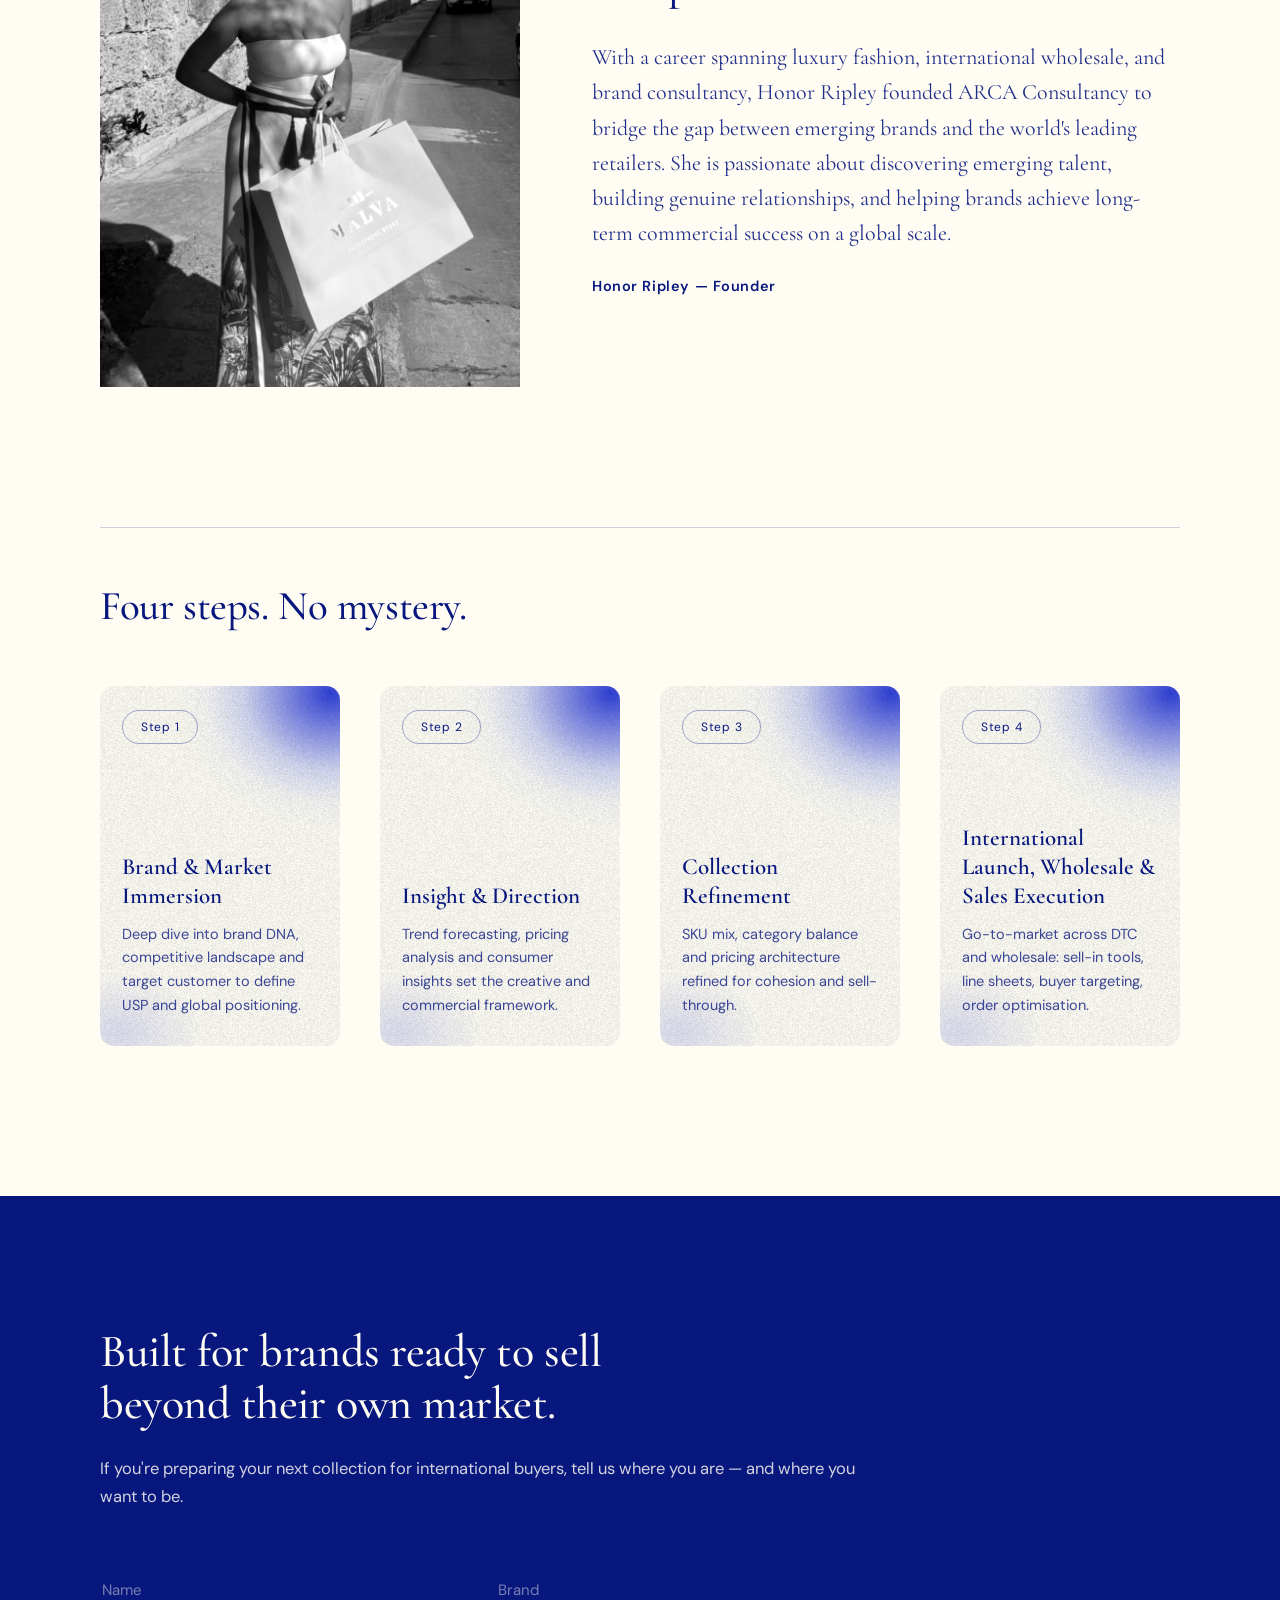
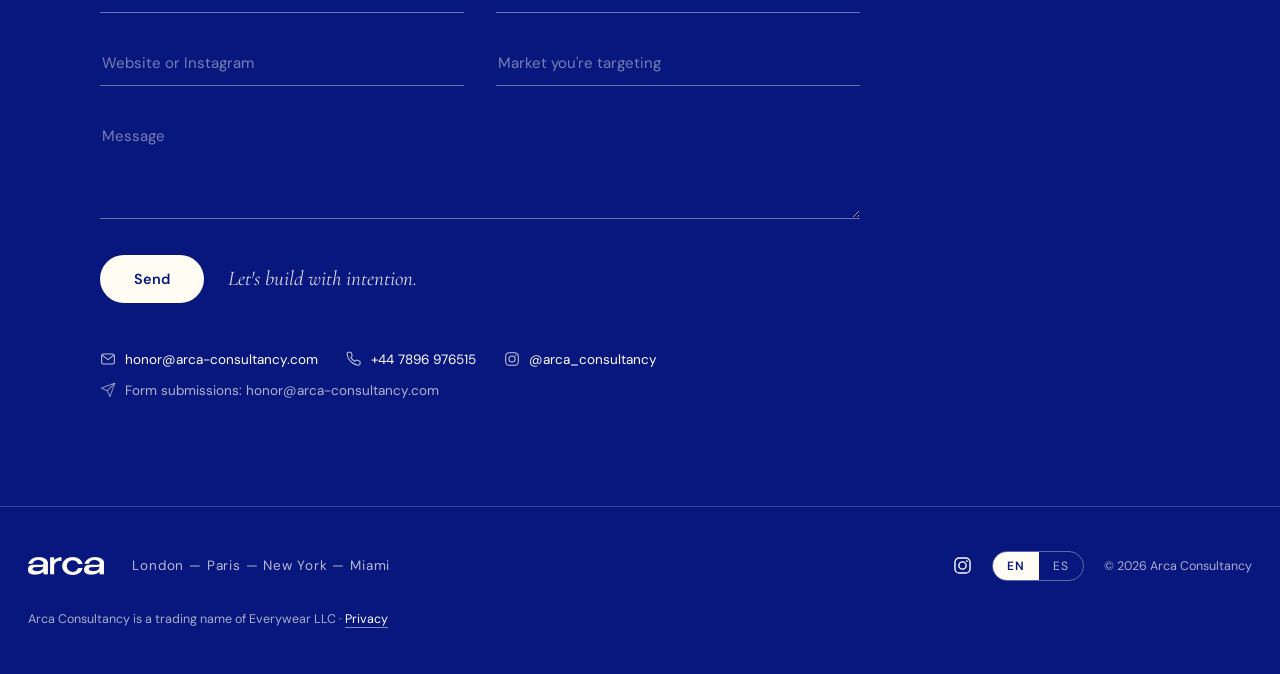
==== commit 6af1b14c: "content: add Wild & Pacific to the client wall; add Miami to the cities line Cities updated in all f" ====
--- a/index.html
+++ b/index.html
@@ -49,7 +49,8 @@
   "areaServed": [
     { "@type": "Place", "name": "London" },
     { "@type": "Place", "name": "Paris" },
-    { "@type": "Place", "name": "New York" }
+    { "@type": "Place", "name": "New York" },
+    { "@type": "Place", "name": "Miami" }
   ],
   "knowsAbout": [
     "Collection consultancy",
@@ -205,7 +206,7 @@
       <div class="marquee-mask">
         <div class="marquee marquee-32" id="client-row-cream"></div>
       </div>
-      <noscript><p class="wall-more">Clients: SER, Mai Petit, Mialé, Valentina Quintero, Ola Azul, Maygel Coronel, Cristian Tula, Francques, Soloio, Andrés Pajón, kibys, lululemon, Pitusa, Splash, Casabela, Cala de la Cruz.</p></noscript>
+      <noscript><p class="wall-more">Clients: SER, Mai Petit, Mialé, Valentina Quintero, Ola Azul, Maygel Coronel, Cristian Tula, Francques, Soloio, Andrés Pajón, kibys, lululemon, Pitusa, Splash, Casabela, Cala de la Cruz, Wild &amp; Pacific.</p></noscript>
 
       <p class="wall-label wall-label-buyers">Retailer network</p>
       <div class="marquee-mask">
@@ -322,7 +323,7 @@
 <footer class="band-blue site-footer">
   <div class="footer-inner">
     <img src="/assets/logos/arca-wordmark-cream.png" width="1206" height="284" loading="lazy" alt="arca" class="footer-logo">
-    <p class="footer-cities">London — Paris — New York</p>
+    <p class="footer-cities">London — Paris — New York — Miami</p>
     <div class="footer-right">
       <a href="https://instagram.com/arca_consultancy" target="_blank" rel="noopener" title="@arca_consultancy on Instagram" aria-label="Arca Consultancy on Instagram" class="footer-ig">
         <svg width="19" height="19" viewBox="0 0 24 24" fill="none" stroke="#FFFDF3" stroke-width="1.8" stroke-linecap="round"><rect x="2.5" y="2.5" width="19" height="19" rx="5.5"/><circle cx="12" cy="12" r="4.6"/><circle cx="17.6" cy="6.4" r="1.15" fill="#FFFDF3" stroke="none"/></svg>
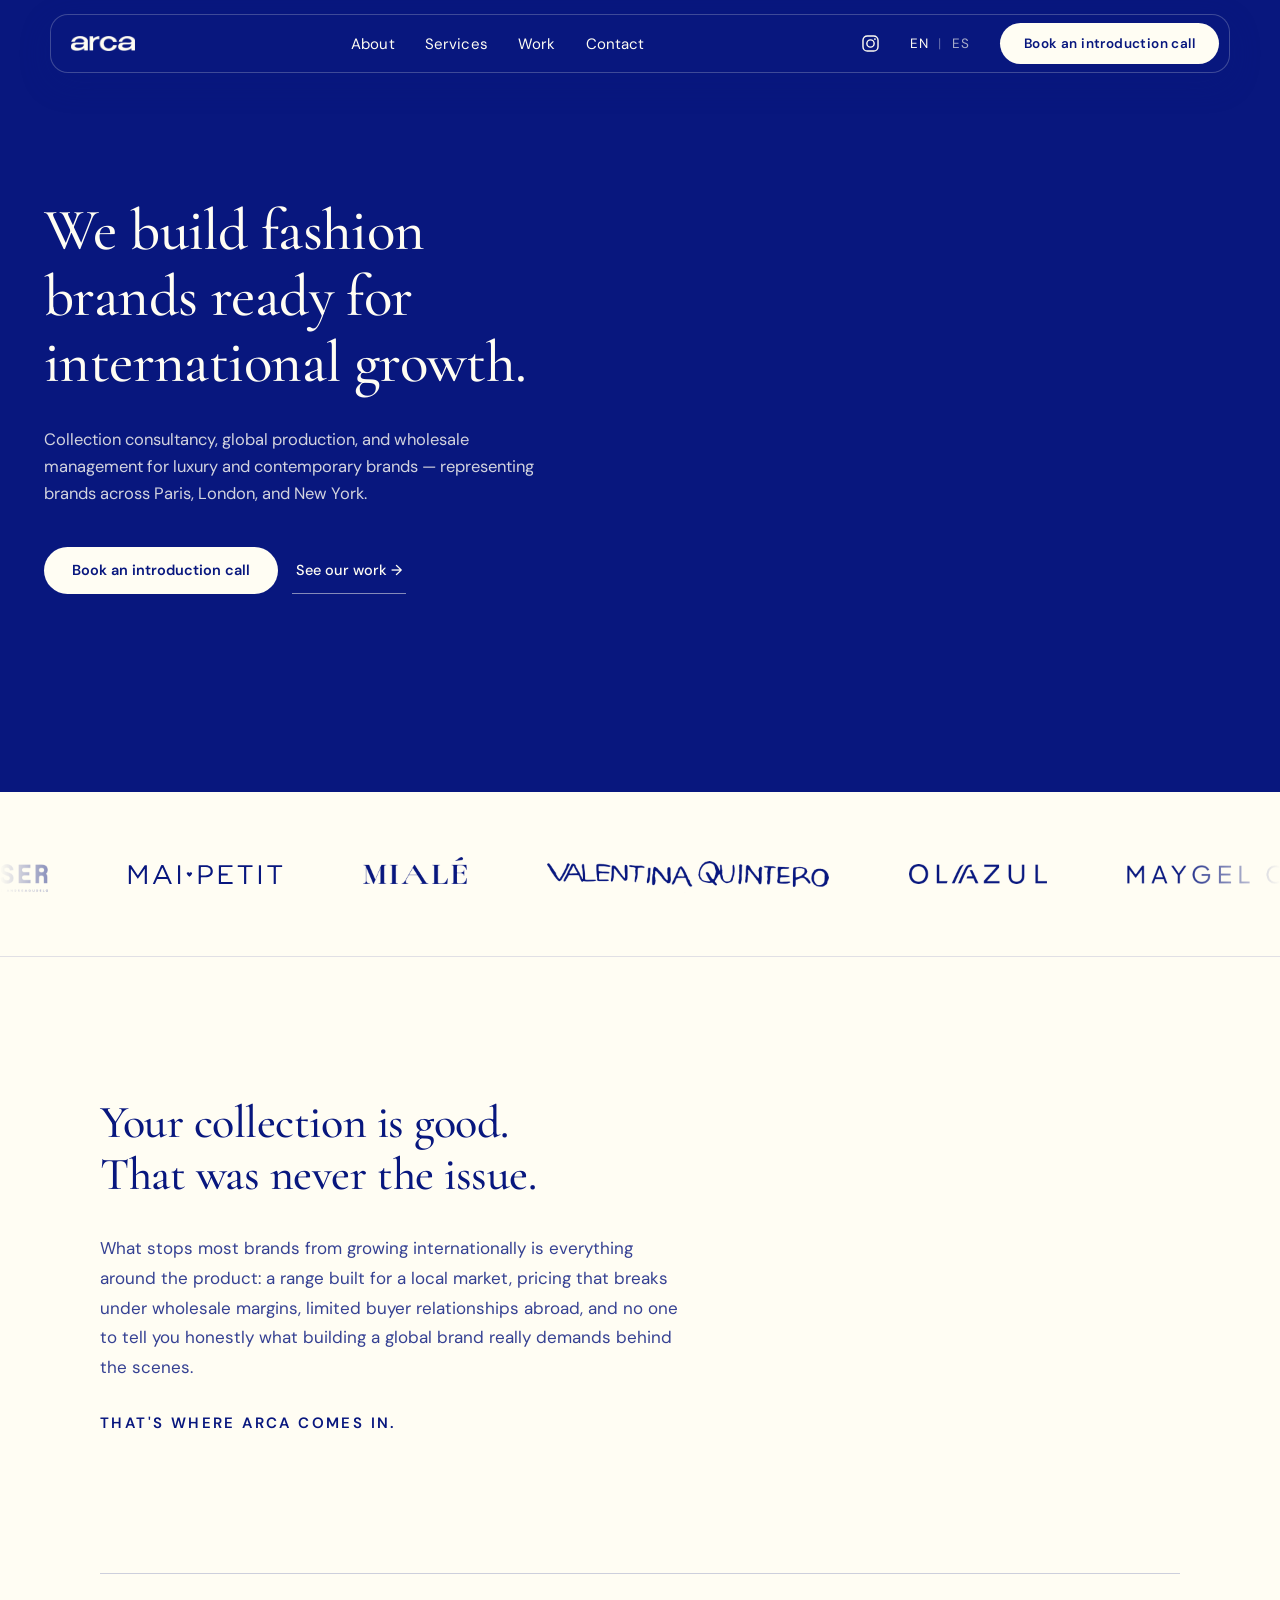
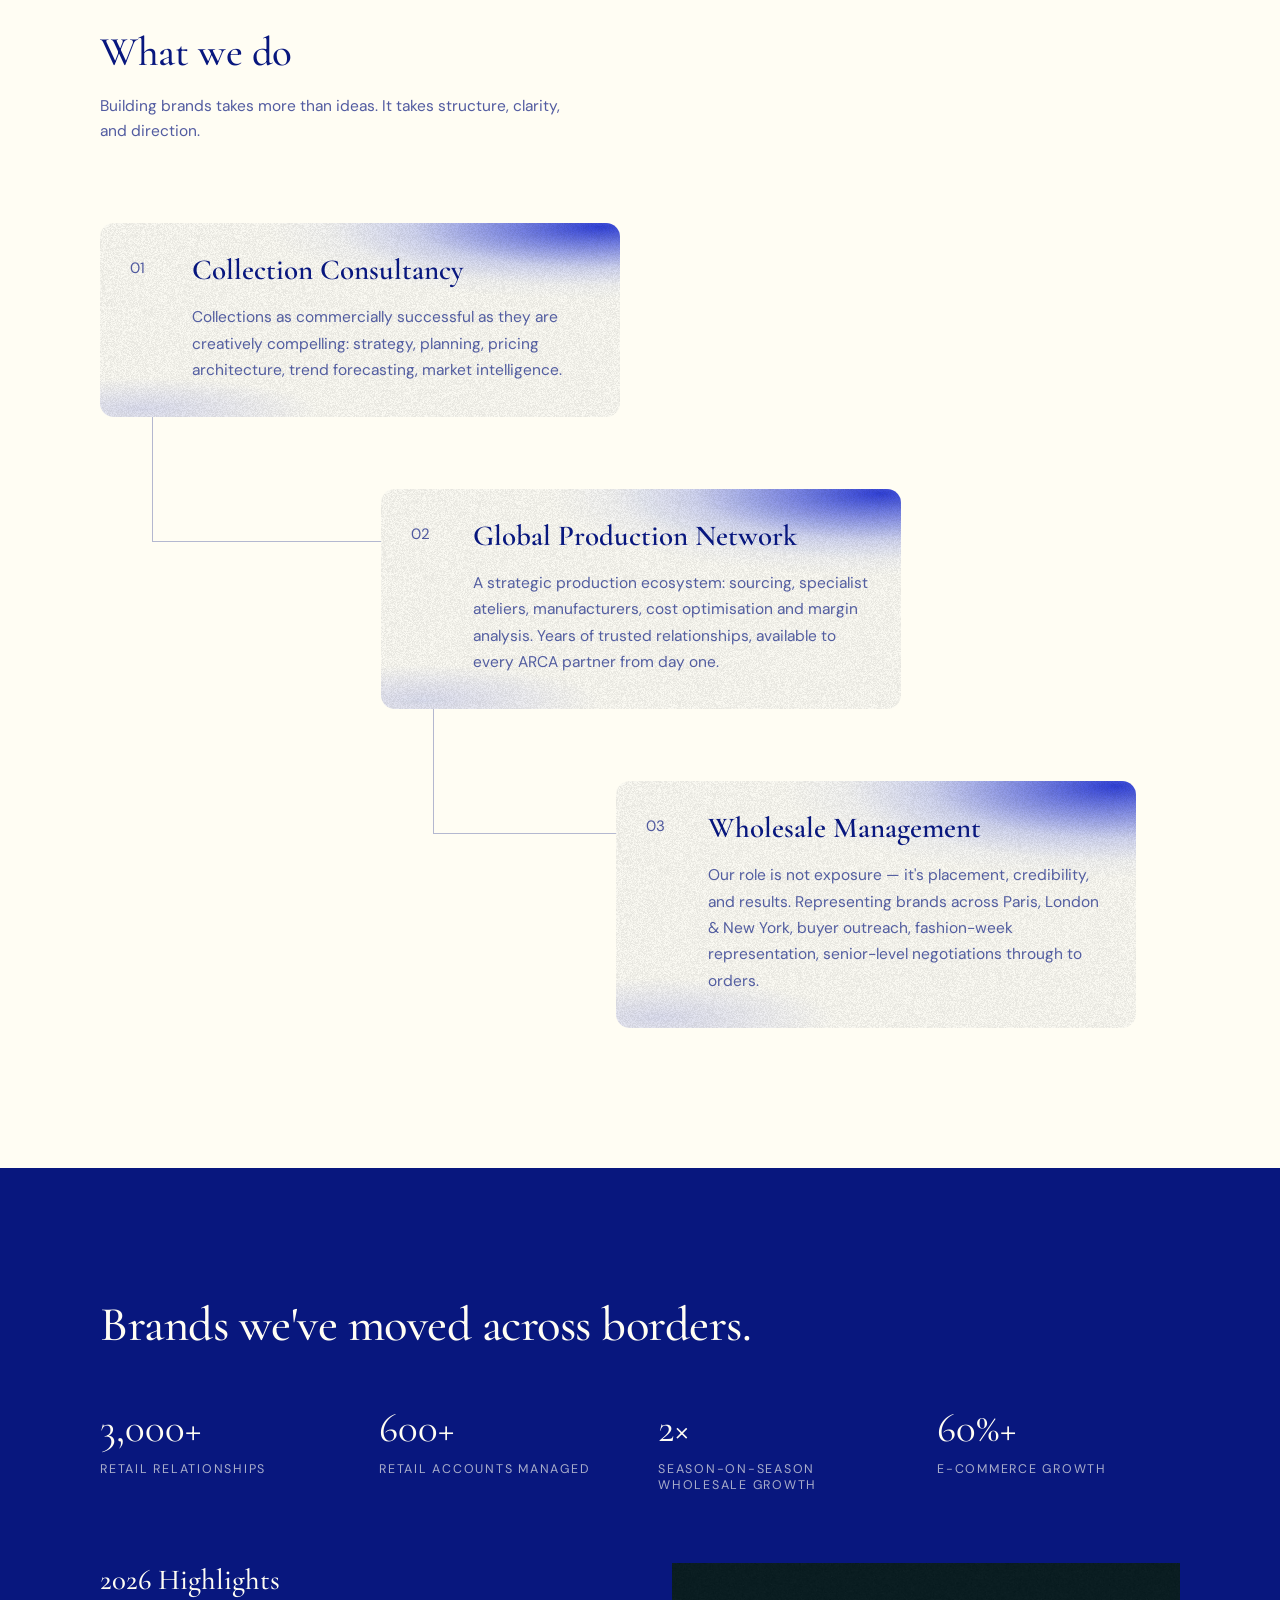
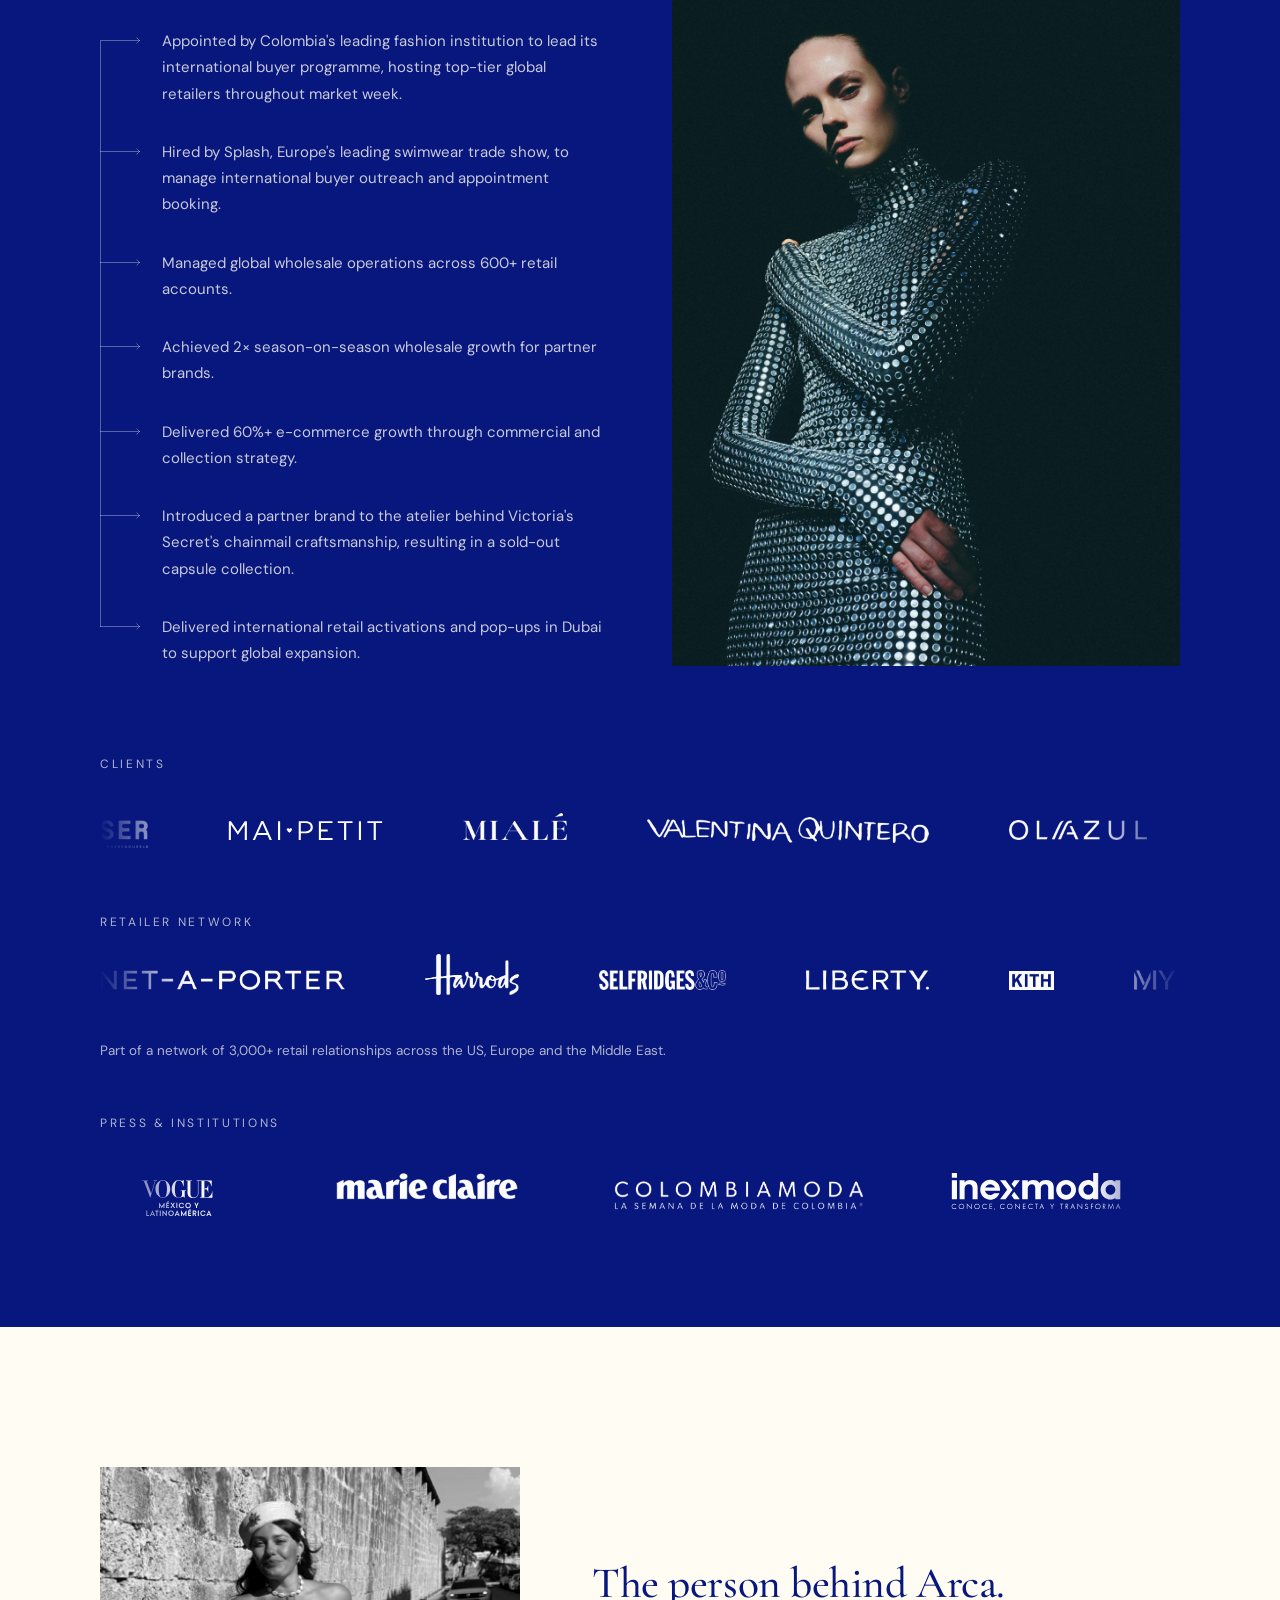
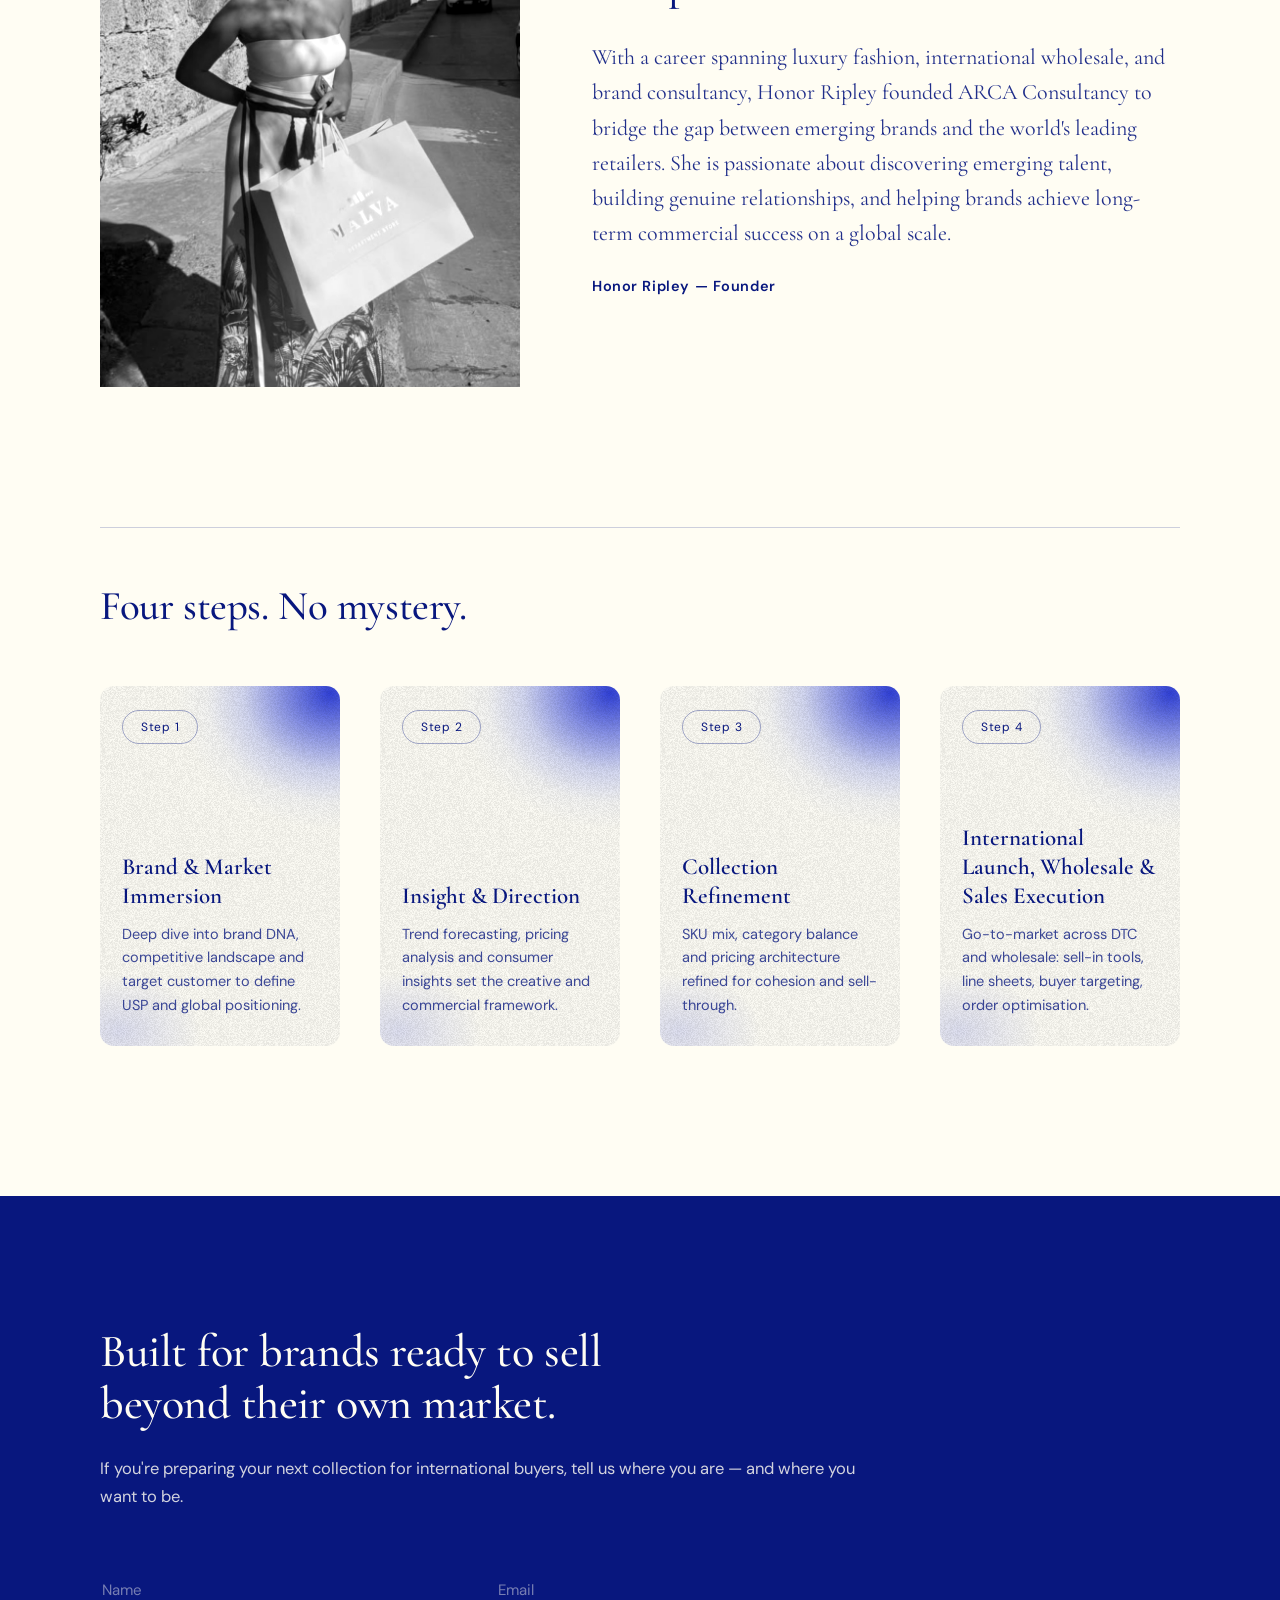
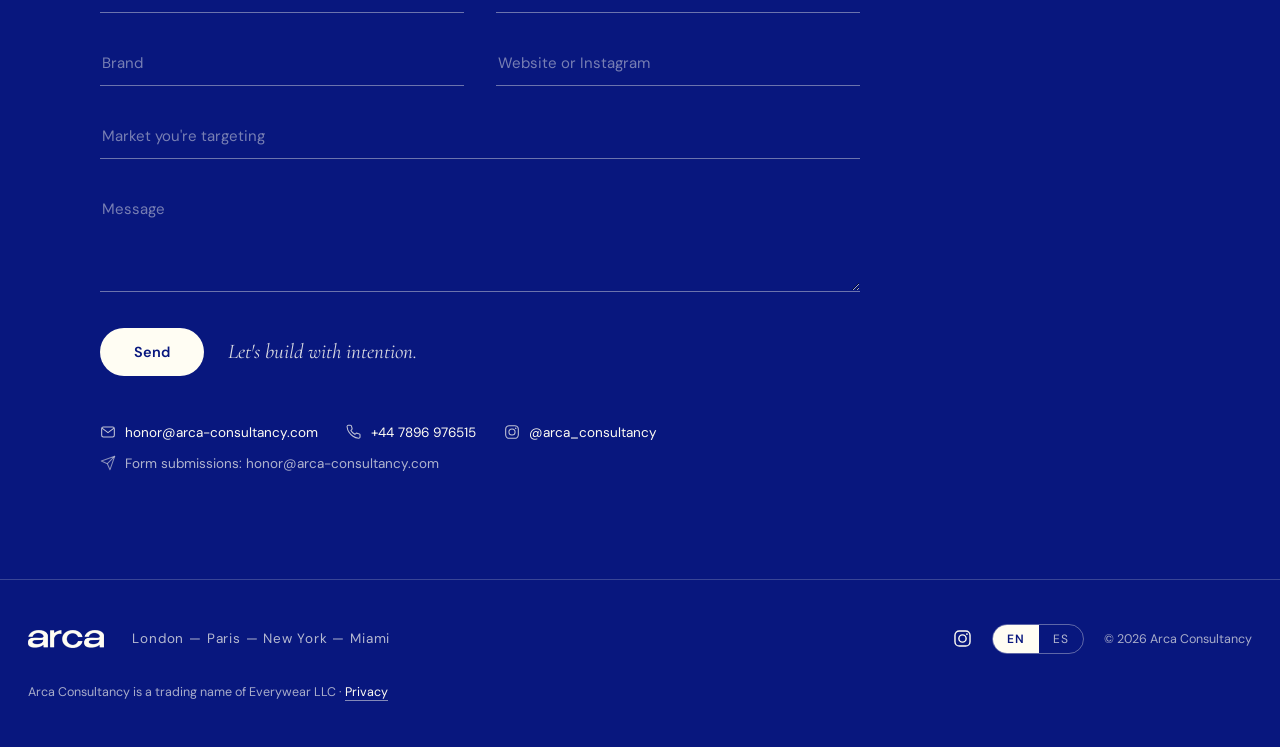
==== commit 0b120e2a: "feat: mandatory email field on the contact form, used as Reply-To (EN + ES) Inquiries arrived from n" ====
--- a/index.html
+++ b/index.html
@@ -287,6 +287,7 @@
       <p class="contact-sub">If you're preparing your next collection for international buyers, tell us where you are — and where you want to be.</p>
       <form data-rv id="contact-form" class="contact-form" novalidate>
         <input name="name" placeholder="Name" aria-label="Name" autocomplete="name">
+        <input name="email" type="email" placeholder="Email" aria-label="Email" autocomplete="email" required>
         <input name="brand" placeholder="Brand" aria-label="Brand">
         <input name="website" placeholder="Website or Instagram" aria-label="Website or Instagram">
         <input name="market" placeholder="Market you're targeting" aria-label="Market you're targeting">
--- a/css/style.css
+++ b/css/style.css
@@ -318,7 +318,9 @@
   color: var(--cream); font-size: 15px; padding: 12px 2px; outline: none; border-radius: 0;
 }
 .contact-form input:focus, .contact-form textarea:focus { border-bottom-color: var(--cream); }
+.contact-form [aria-invalid="true"] { border-bottom-color: var(--cream); border-bottom-width: 2px; }
 .contact-form textarea { grid-column: 1 / -1; resize: vertical; }
+.contact-form [name="market"] { grid-column: 1 / -1; } /* five inputs: market closes the grid on its own row */
 .form-actions { grid-column: 1 / -1; display: flex; flex-wrap: wrap; align-items: center; gap: 24px; margin-top: 8px; }
 .btn-submit { padding: 15px 34px; }
 .signoff { margin: 0; font-family: var(--serif); font-style: italic; font-size: 21px; color: rgba(255, 253, 243, .85); }
